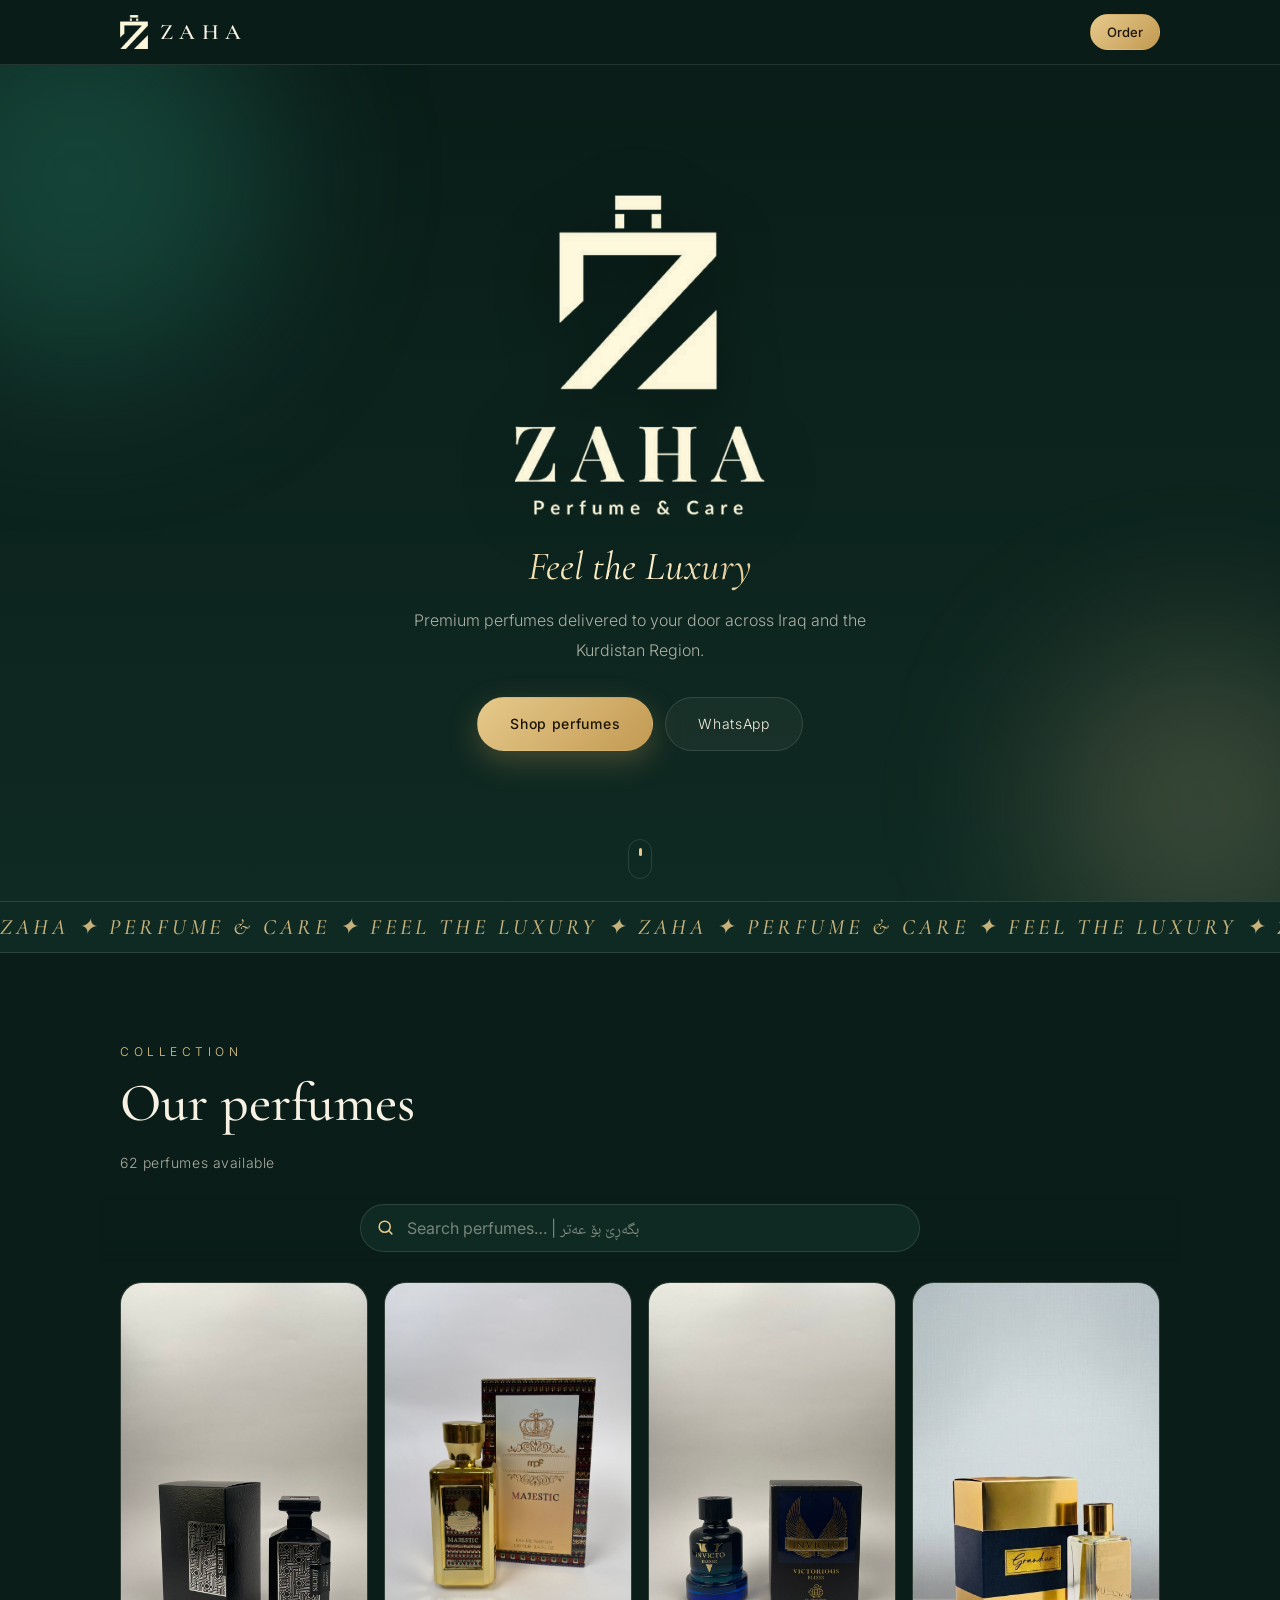
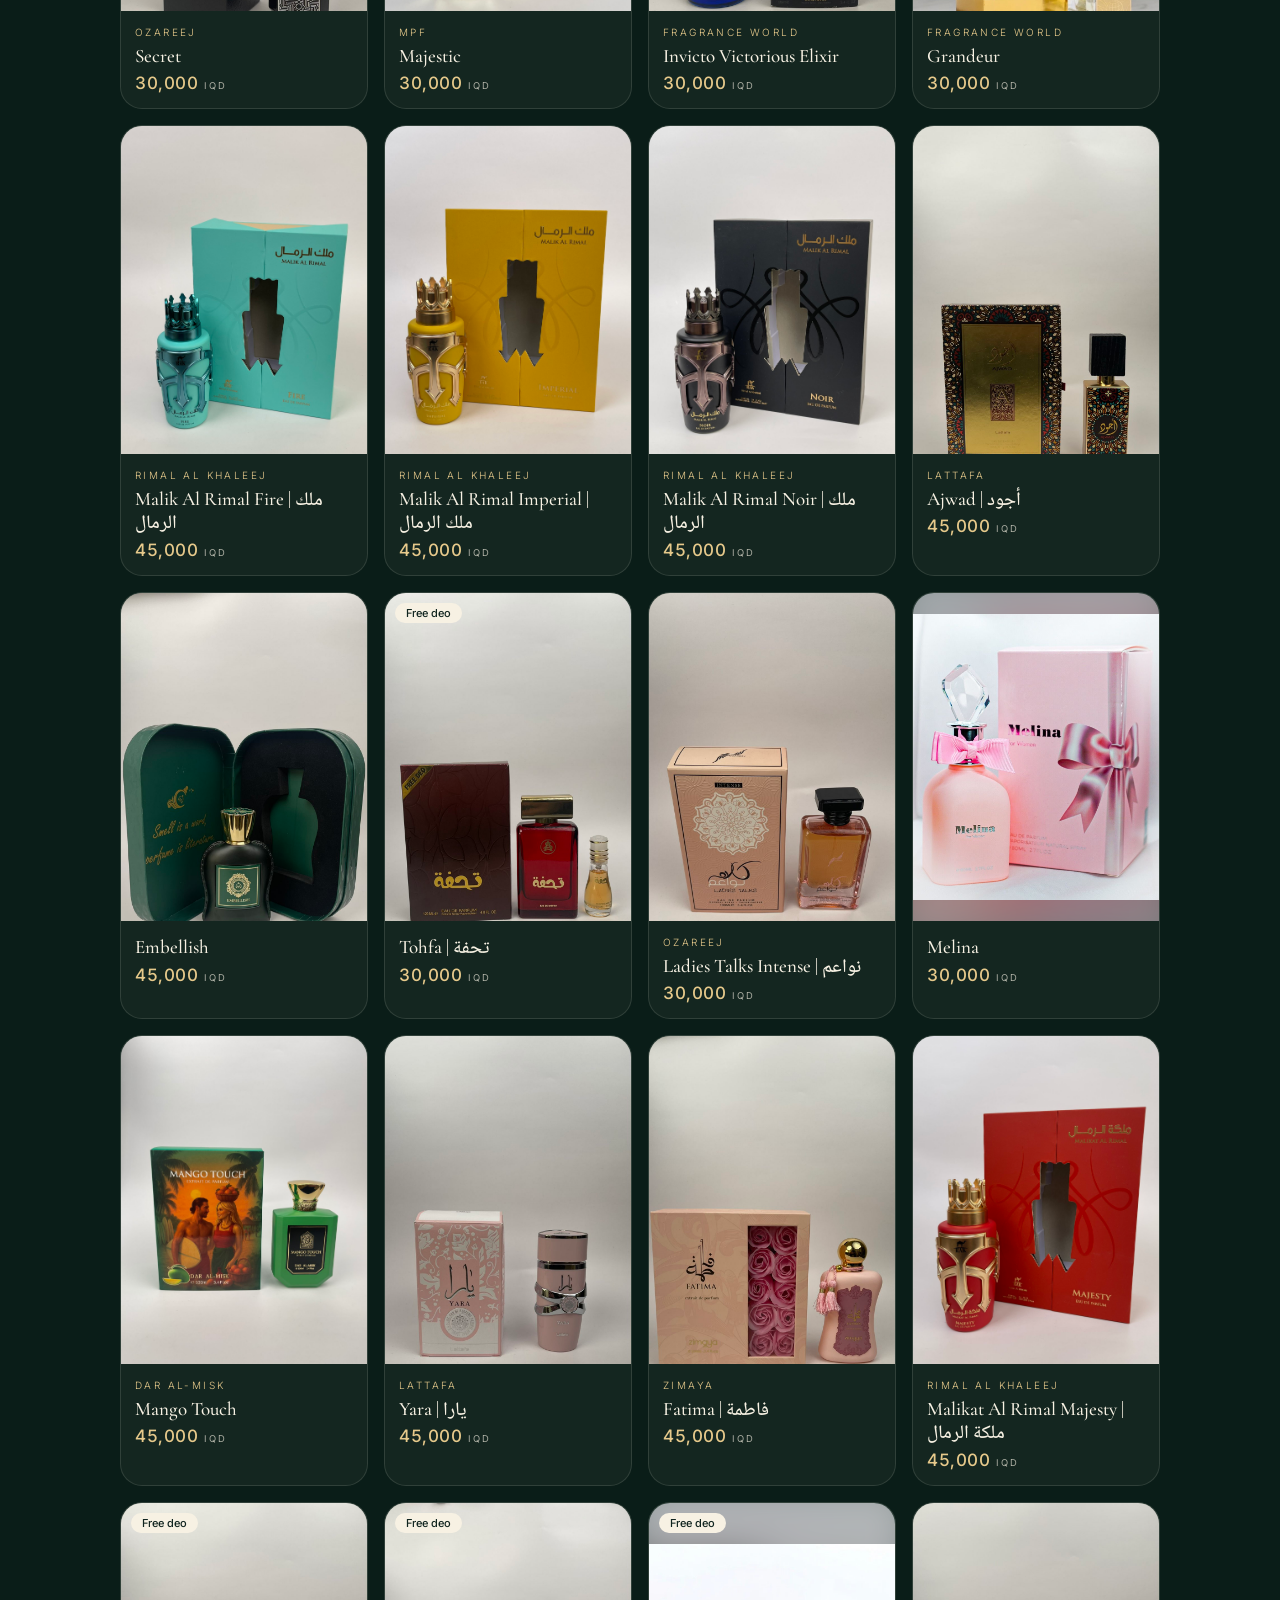
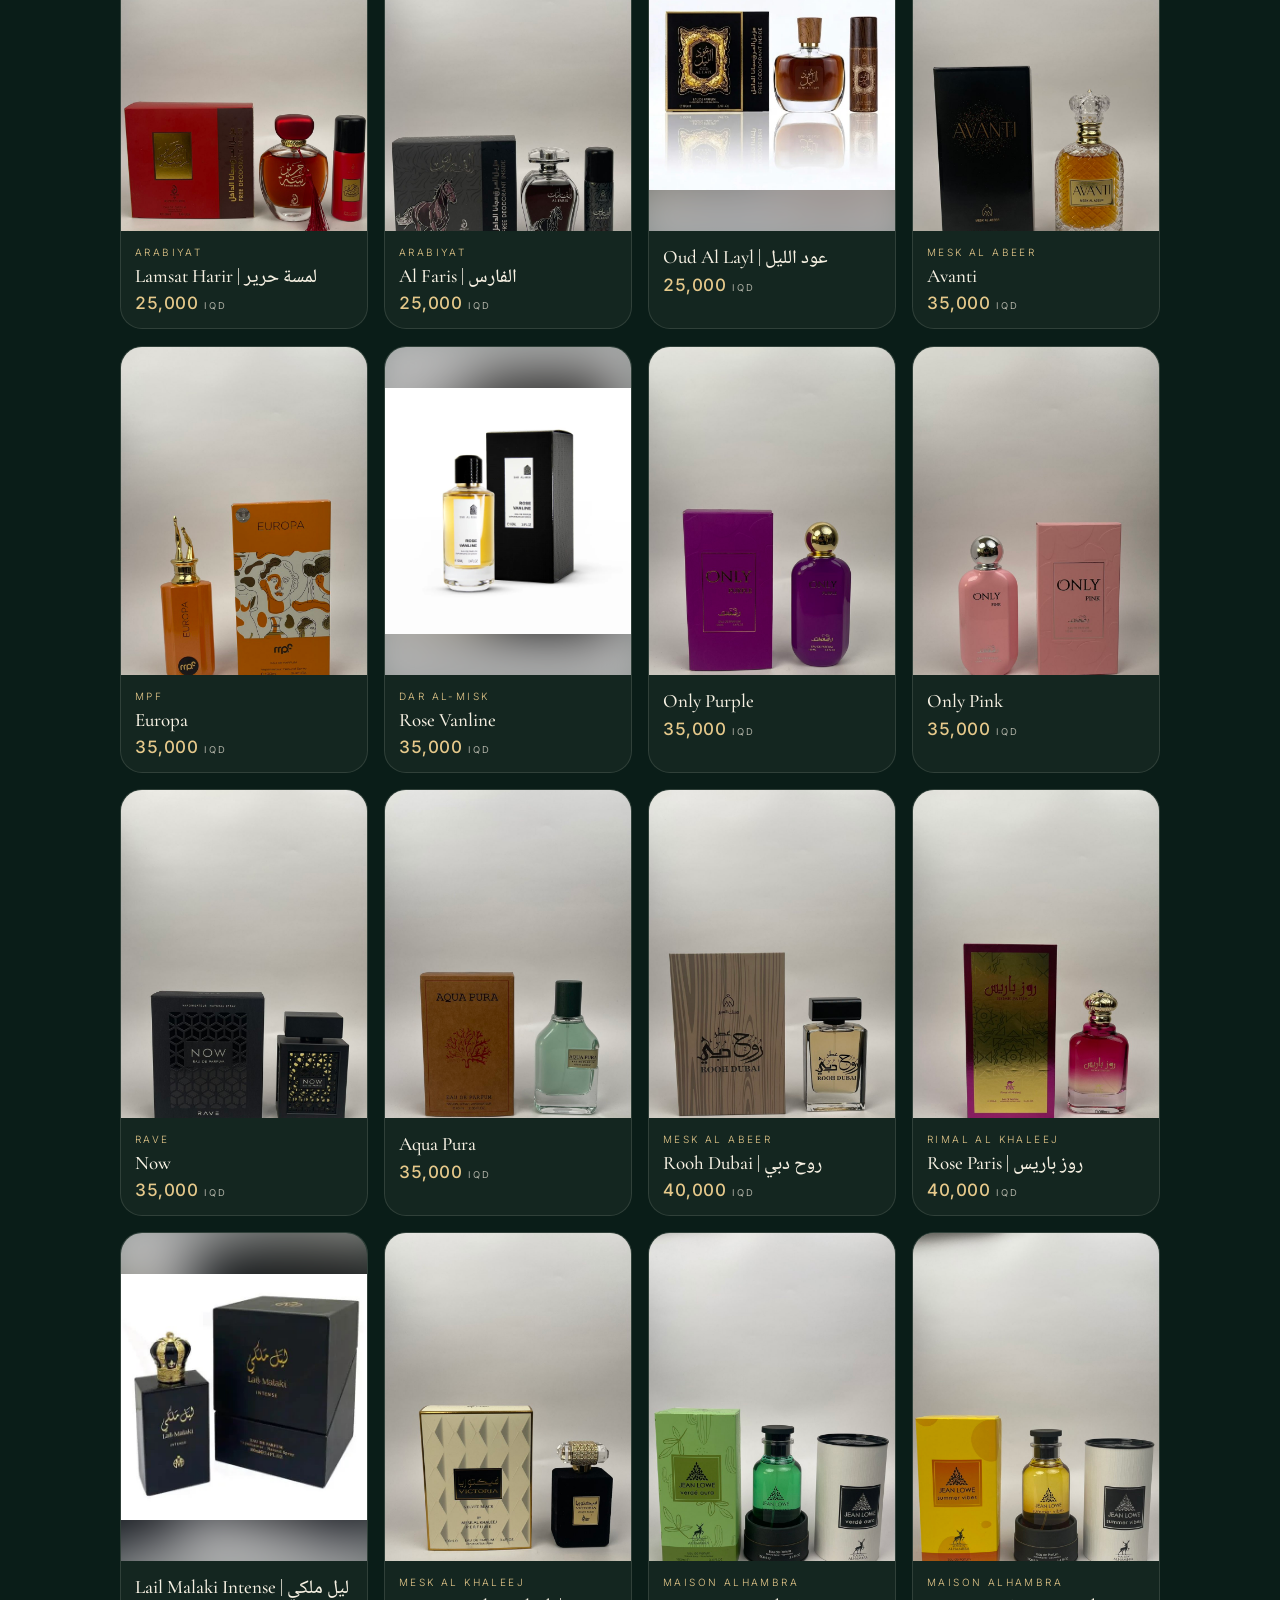
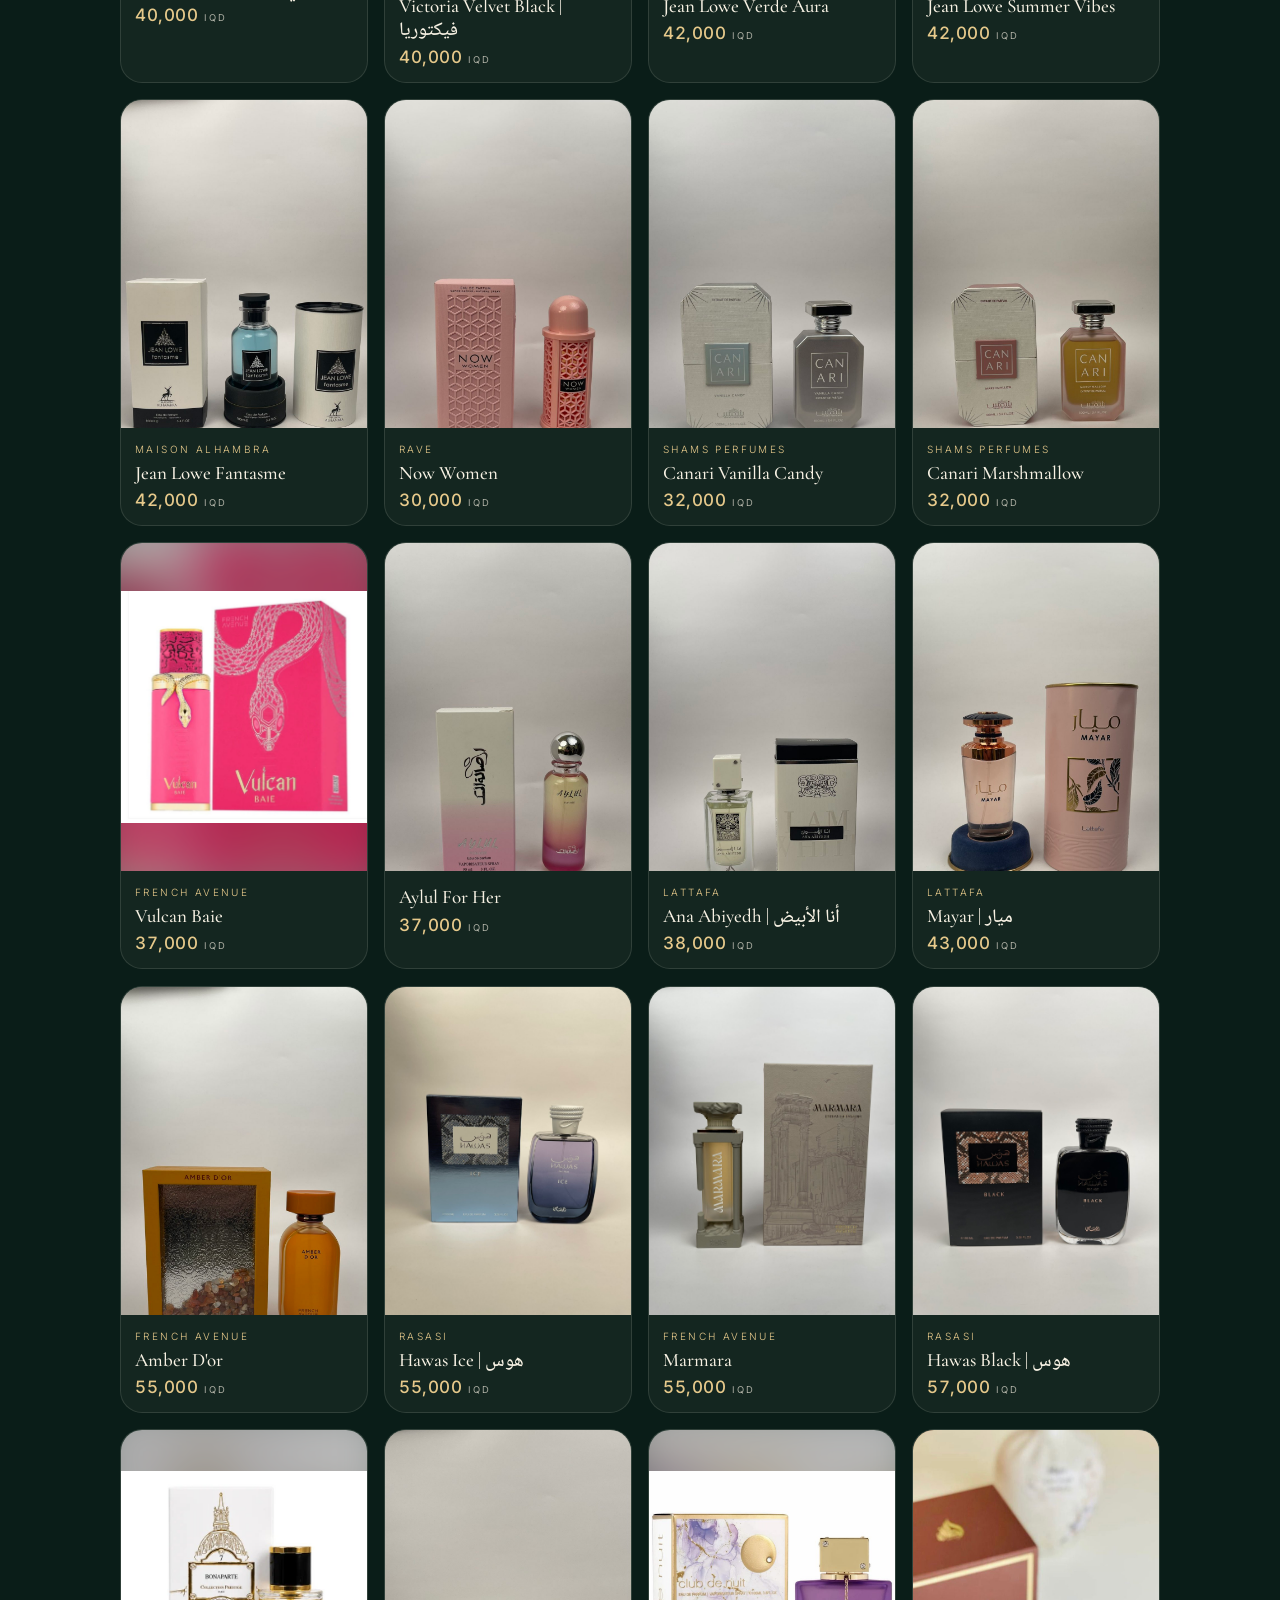
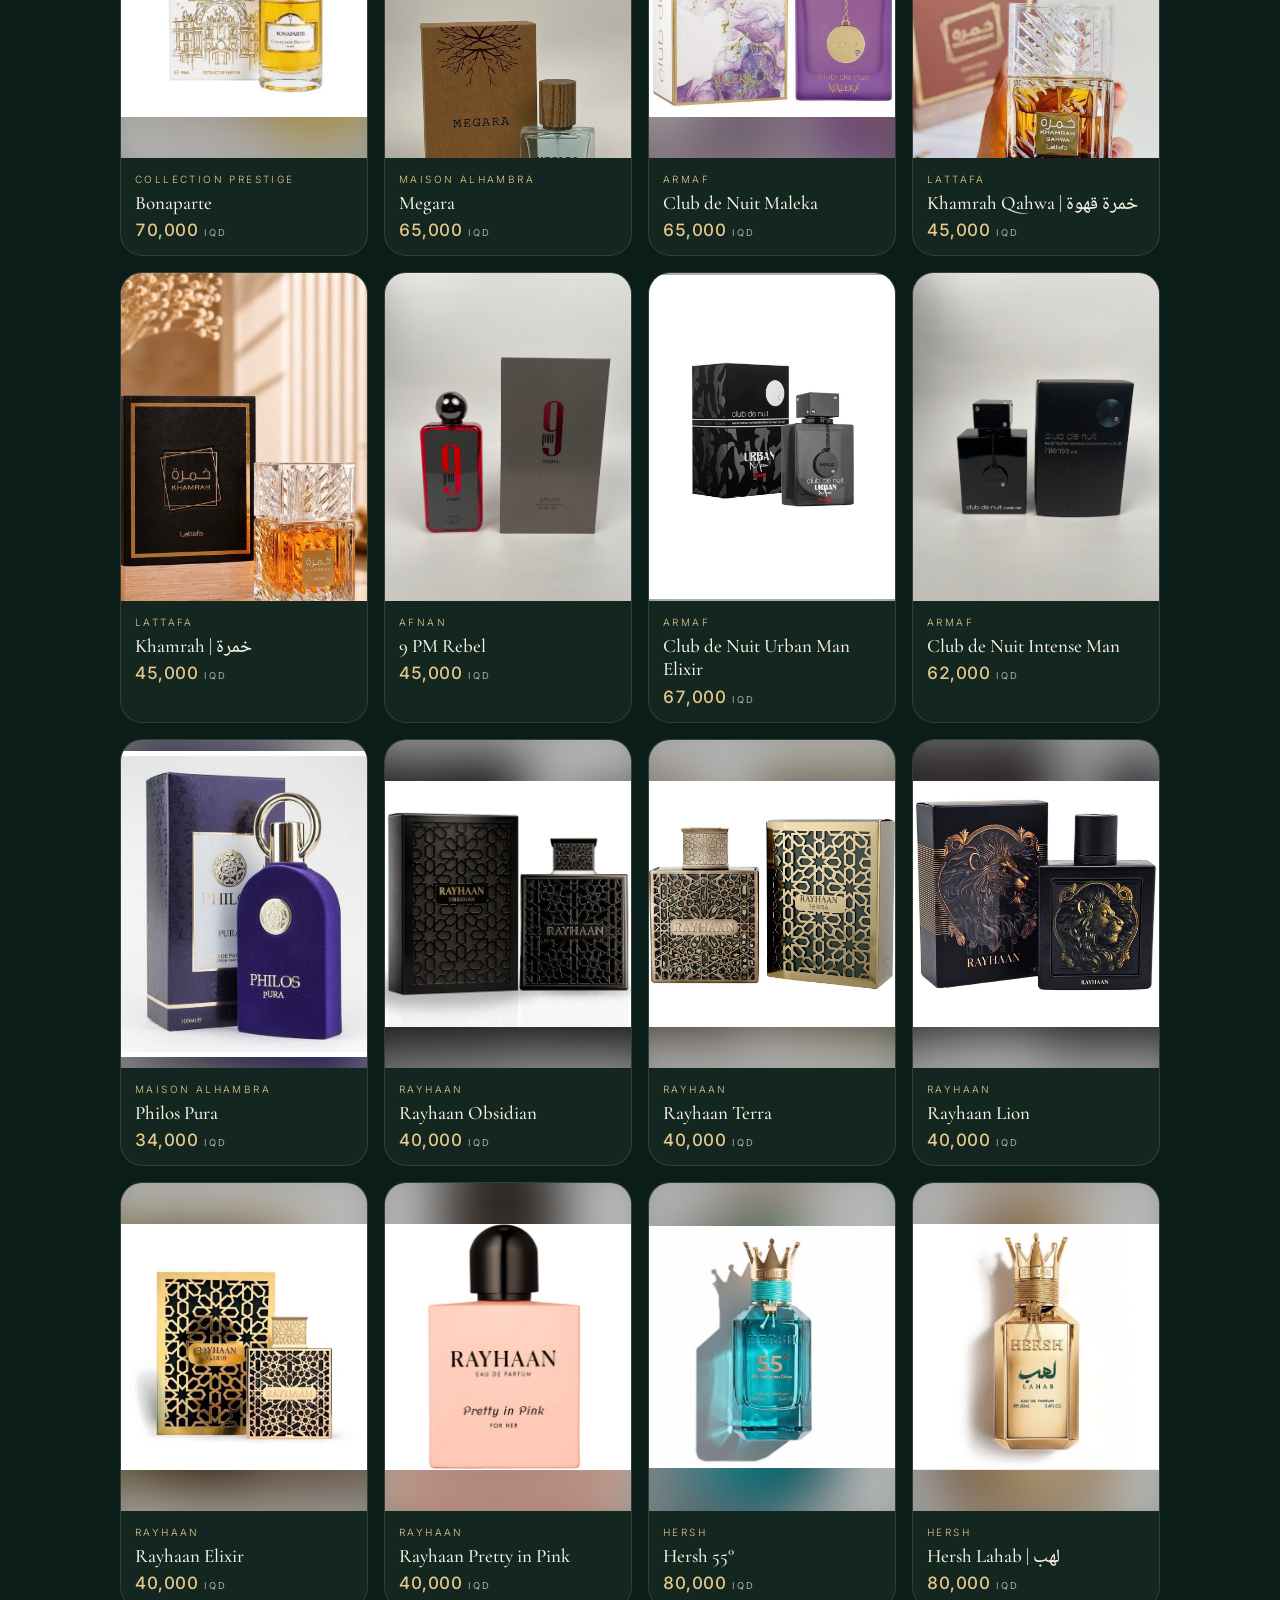
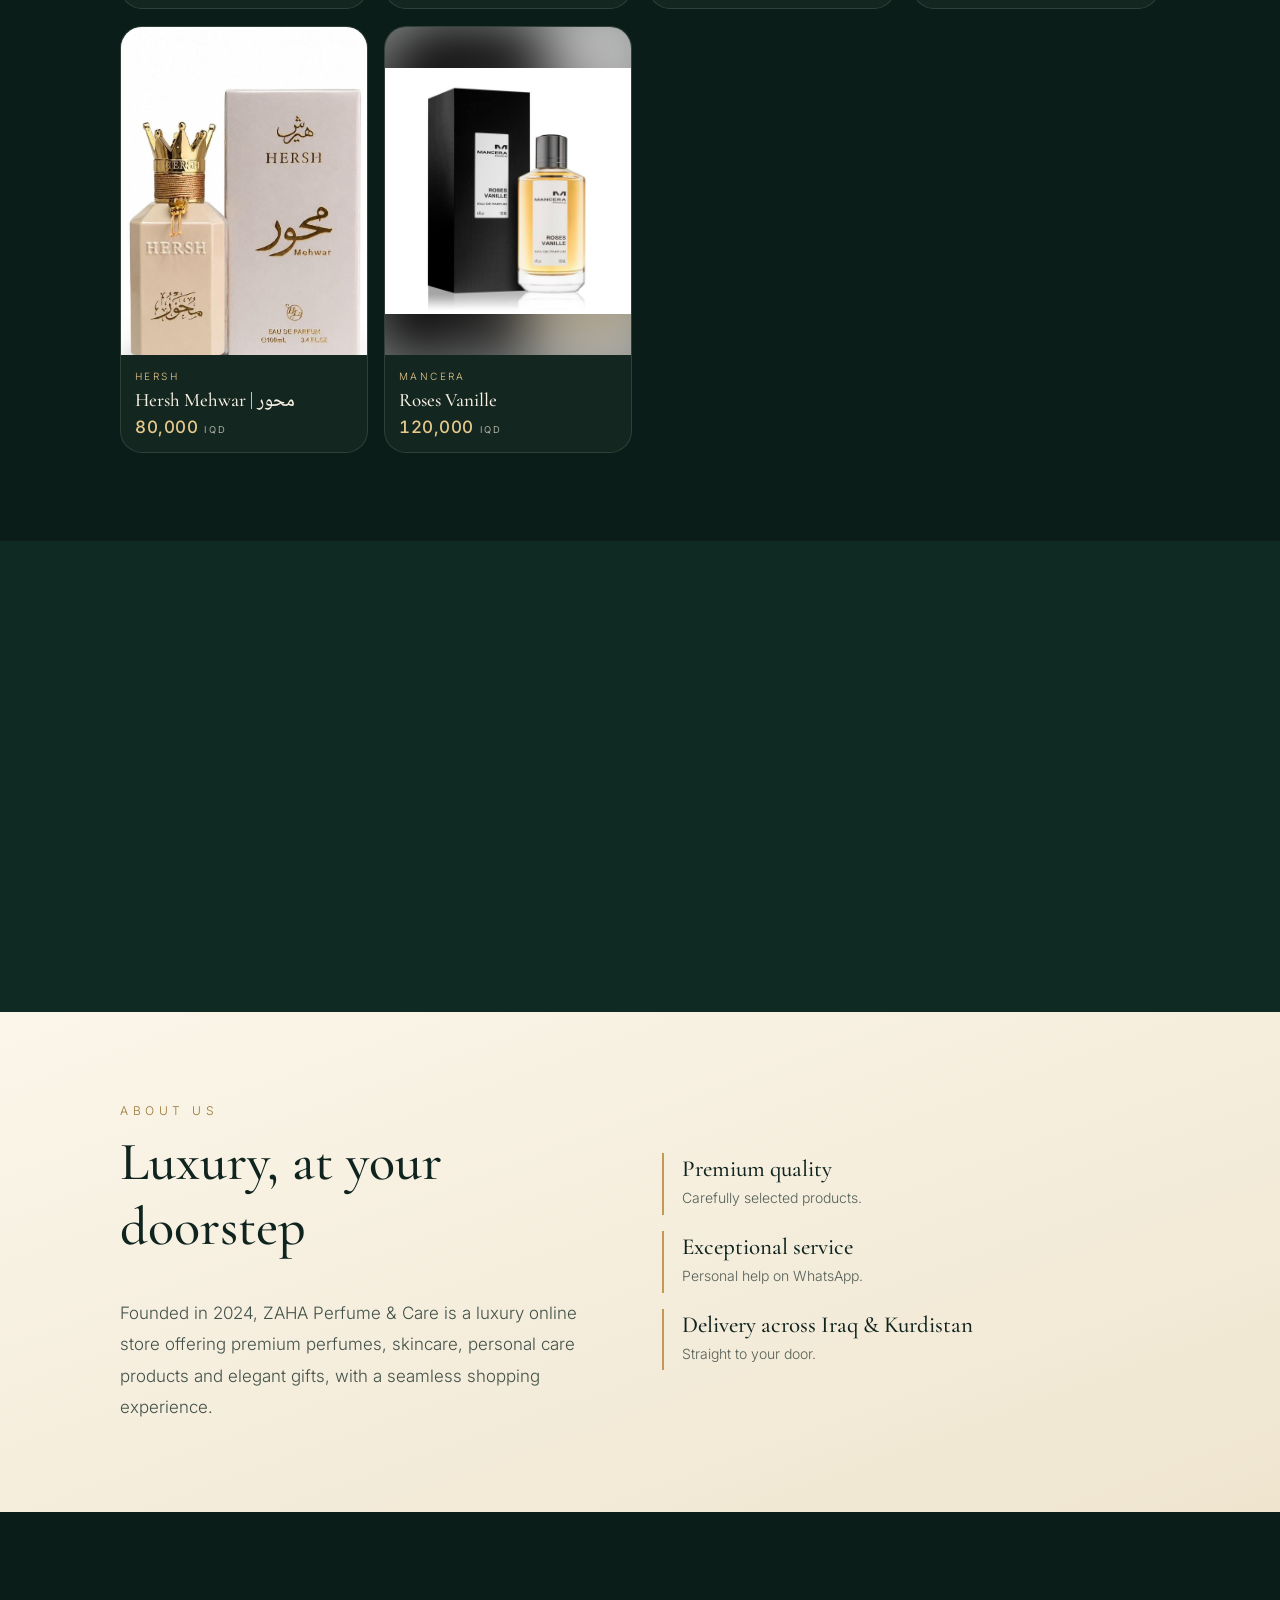
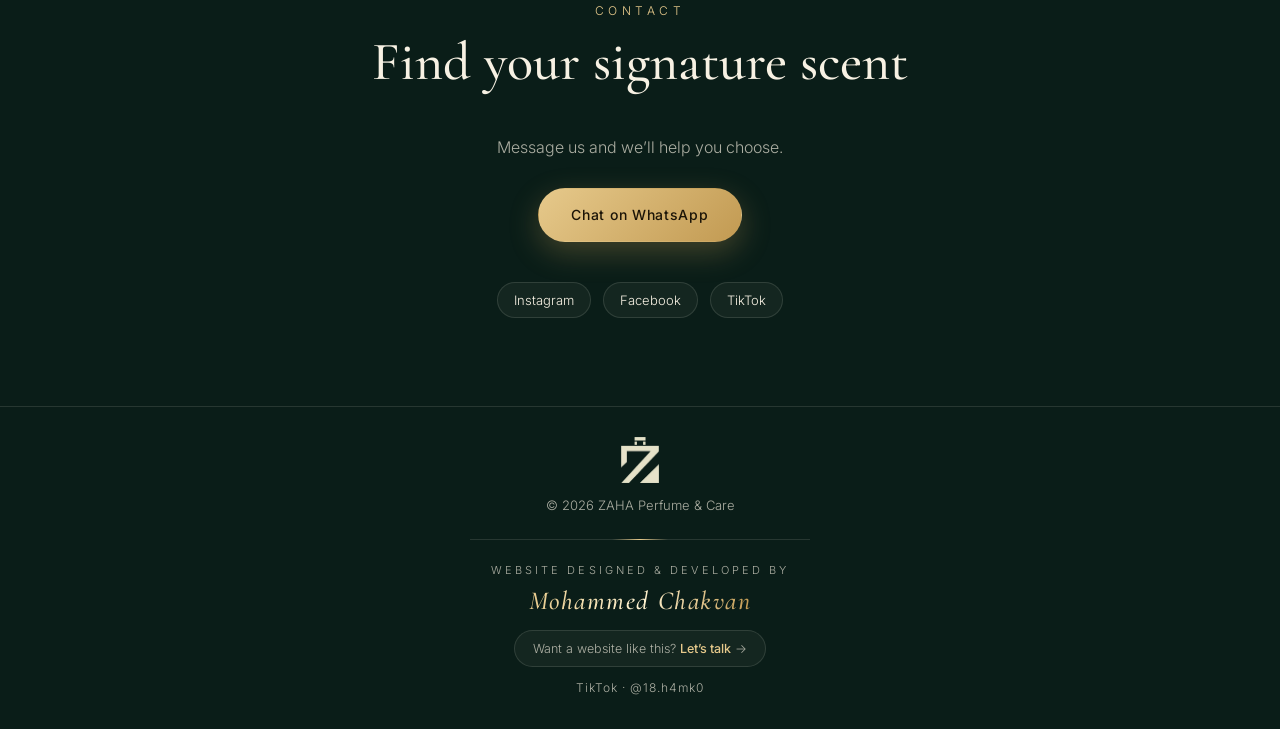
==== index.html @ 58cb27f7 "Add files via upload" ====
<!DOCTYPE html>
<html lang="en" dir="ltr">
<head>
<meta charset="utf-8">
<meta name="viewport" content="width=device-width, initial-scale=1, viewport-fit=cover">
<meta name="theme-color" content="#0b1f1a">
<link rel="icon" href="favicon.png">
<title>ZAHA | Perfume &amp; Care</title>
<meta name="description" content="ZAHA Perfume &amp; Care: premium perfumes delivered across Iraq and the Kurdistan Region.">
<link href="https://fonts.googleapis.com/css2?family=Cormorant+Garamond:ital,wght@0,400;0,500;0,600;1,400&amp;family=Inter:wght@300;400;500&amp;family=Noto+Naskh+Arabic:wght@400;600&amp;display=swap" rel="stylesheet">
<link rel="stylesheet" href="style.css">
</head>
<body>
<div class="splash" aria-hidden="true"><img src="logo-mark.png" alt=""></div>
<div class="prog" id="prog"></div>
<header><div class="wrap bar">
<a class="logo" href="#top"><img src="logo-mark.png" alt=""><span>ZAHA</span></a>
<div class="tools"><a class="pill solid" href="https://wa.me/9647509316163" target="_blank" rel="noopener">Order</a></div>
</div></header>
<main id="top">
<div class="hero"><i class="glow g1"></i><i class="glow g2"></i><div class="wrap">
<img class="hero-logo" src="logo.png" alt="ZAHA Perfume &amp; Care">
<div class="tag">Feel the Luxury</div>
<p class="sub">Premium perfumes delivered to your door across Iraq and the Kurdistan Region.</p>
<div class="btns"><a class="btn fill" href="#collections">Shop perfumes</a><a class="btn" href="https://wa.me/9647509316163" target="_blank" rel="noopener">WhatsApp</a></div>
</div><a class="cue" href="#collections" aria-label="Scroll"><i></i></a></div>

<div class="marq" aria-hidden="true"><div class="mt"><span>ZAHA ✦ PERFUME &amp; CARE ✦ FEEL THE LUXURY ✦ </span><span>ZAHA ✦ PERFUME &amp; CARE ✦ FEEL THE LUXURY ✦ </span><span>ZAHA ✦ PERFUME &amp; CARE ✦ FEEL THE LUXURY ✦ </span><span>ZAHA ✦ PERFUME &amp; CARE ✦ FEEL THE LUXURY ✦ </span></div></div>

<section id="collections"><div class="wrap">
<div class="eyebrow rv">Collection</div>
<h2 class="rv">Our perfumes</h2>
<p class="count-line" id="countLine" aria-live="polite"></p>
<div class="searchbar" id="searchbar"><div class="sb-in">
<svg viewBox="0 0 24 24" fill="none" stroke="currentColor" stroke-width="2" stroke-linecap="round" stroke-linejoin="round" aria-hidden="true"><circle cx="11" cy="11" r="7"/><path d="m20 20-3.5-3.5"/></svg>
<input id="q" type="search" placeholder="Search perfumes… | بگەڕێ بۆ عەتر" enterkeyhint="search" autocomplete="off" autocapitalize="off" spellcheck="false" aria-label="Search perfumes">
<button type="button" id="qClear" class="hide" aria-label="Clear">✕</button>
</div></div>
<div class="pgrid shop" id="shop"></div>
</div></section>

<section class="steps"><div class="wrap">
<div class="eyebrow rv">How to order</div>
<h2 class="rv">Three simple steps</h2>
<div class="grid3">
<div class="step rv"><b>1</b><h3>Pick</h3><p>Open a perfume and see every detail.</p></div>
<div class="step rv"><b>2</b><h3>Order</h3><p>One tap sends it to us on WhatsApp.</p></div>
<div class="step rv"><b>3</b><h3>Delivered</h3><p>Straight to your door in Iraq and Kurdistan.</p></div>
</div></div></section>

<section class="ivory" id="about"><div class="wrap about">
<div class="rv"><div class="eyebrow">About us</div>
<h2>Luxury, at your doorstep</h2>
<p>Founded in 2024, ZAHA Perfume & Care is a luxury online store offering premium perfumes, skincare, personal care products and elegant gifts, with a seamless shopping experience.</p></div>
<div class="feat rv">
<div><b>Premium quality</b><span>Carefully selected products.</span></div>
<div><b>Exceptional service</b><span>Personal help on WhatsApp.</span></div>
<div><b>Delivery across Iraq & Kurdistan</b><span>Straight to your door.</span></div>
</div></div></section>

<section id="contact"><div class="wrap cta">
<div class="eyebrow rv">Contact</div>
<h2 class="rv">Find your signature scent</h2>
<p class="rv">Message us and we’ll help you choose.</p>
<a class="btn fill rv" href="https://wa.me/9647509316163" target="_blank" rel="noopener">Chat on WhatsApp</a>
<div class="soc rv">
<a class="pill" href="https://www.instagram.com/zaha_perfume_care" target="_blank" rel="noopener">Instagram</a>
<a class="pill" href="https://www.facebook.com/share/1GRAE7VTtz/" target="_blank" rel="noopener">Facebook</a>
<a class="pill" href="https://www.tiktok.com/@zaha_perfume_care" target="_blank" rel="noopener">TikTok</a>
</div></div></section>
</main>
<footer><img src="logo-mark.png" alt="">© 2026 ZAHA Perfume &amp; Care
<div class="credit"><span class="credit-line">Website designed &amp; developed by</span>
<a class="credit-name" href="https://wa.me/9647508863907" target="_blank" rel="noopener">Mohammed Chakvan</a>
<a class="credit-cta" href="https://wa.me/9647508863907" target="_blank" rel="noopener">Want a website like this? <b>Let’s talk</b> →</a>
<a class="credit-tt" href="https://www.tiktok.com/@18.h4mk0?_r=1&amp;_t=ZS-9Aef3ol1jYz" target="_blank" rel="noopener">TikTok · @18.h4mk0</a></div></footer>

<div class="dt" id="dt" aria-hidden="true"><div class="dt-sheet" role="dialog" aria-modal="true"><button type="button" class="dt-x" id="dtX" aria-label="Close">✕</button><div id="dtBody"></div></div></div>

<script src="products.js"></script>
<script src="script.js"></script>
</body>
</html>
---- style.css ----
*{box-sizing:border-box;margin:0}
:root{--bg:#0a1d18;--bg2:#0f2a23;--bg3:#16392f;--ivory:#f7f1e3;--gold:#e6c98b;--gold2:#c29a52;--mute:rgba(247,241,227,.68);--line:rgba(247,241,227,.12);--glass:rgba(247,241,227,.045);--rose:#e9b7a4;
padding-top:env(safe-area-inset-top,0px);padding-bottom:env(safe-area-inset-bottom,0px)}
html{scroll-behavior:smooth;scroll-padding-top:70px;background:var(--bg)}
body{background:var(--bg);color:var(--ivory);font:300 16px/1.85 Inter,'Noto Naskh Arabic',system-ui,sans-serif;overflow-x:hidden}
[dir=rtl] body{font-family:'Noto Naskh Arabic',Inter,sans-serif}
a{color:inherit;text-decoration:none}
button{font:inherit;color:inherit}
.hide{display:none!important}
.wrap{max-width:1080px;margin:auto;padding:0 20px}
h1,h2,h3{font-family:'Cormorant Garamond','Noto Naskh Arabic',serif;font-weight:500}
header{position:sticky;top:0;z-index:20;background:rgba(10,29,24,.78);backdrop-filter:blur(16px);border-bottom:1px solid var(--line)}
.bar{display:flex;align-items:center;justify-content:space-between;height:64px}
.logo{display:flex;align-items:center;gap:12px}
.logo img{height:34px;width:auto}
.logo span{font:600 22px 'Cormorant Garamond',serif;letter-spacing:.3em}
.tools{display:flex;gap:10px;align-items:center}
.pill{border:1px solid var(--line);background:var(--glass);border-radius:30px;padding:5px 16px;font-size:13px;cursor:pointer;transition:.3s;display:inline-block}
.pill:hover{border-color:var(--gold);color:var(--gold)}
.pill.solid{background:linear-gradient(135deg,var(--gold),var(--gold2));border-color:transparent;color:#1b1407;font-weight:500}
.hero{position:relative;overflow:hidden;min-height:calc(100vh - 64px);display:grid;place-items:center;text-align:center;padding:50px 0 70px;background:linear-gradient(180deg,var(--bg),var(--bg2))}
.glow{position:absolute;border-radius:50%;filter:blur(80px);pointer-events:none}
.g1{width:380px;height:380px;background:rgba(36,120,98,.42);top:-80px;inset-inline-start:-110px;animation:dr 14s ease-in-out infinite}
.g2{width:320px;height:320px;background:rgba(230,201,139,.2);bottom:-60px;inset-inline-end:-80px;animation:dr 17s ease-in-out infinite reverse}
@keyframes dr{50%{transform:translate(30px,26px)}}
.hero .wrap{position:relative}
.hero-logo{width:min(250px,60vw);height:auto;display:block;margin:0 auto 22px;filter:drop-shadow(0 12px 30px rgba(0,0,0,.35))}

.tag{font:italic 400 clamp(26px,6vw,40px)/1.4 'Cormorant Garamond','Noto Naskh Arabic',serif;background:linear-gradient(90deg,var(--gold),#fff3d1,var(--gold2));-webkit-background-clip:text;background-clip:text;color:transparent;margin-bottom:12px}
[dir=rtl] .tag{font-style:normal}
.sub{max-width:480px;margin:0 auto 32px;color:var(--mute)}
.btns{display:flex;gap:12px;justify-content:center;flex-wrap:wrap}
.btn{display:inline-block;border:1px solid var(--line);background:var(--glass);padding:13px 32px;border-radius:40px;font-size:14px;letter-spacing:.05em;transition:.3s;cursor:pointer}
.btn:hover{border-color:var(--gold);color:var(--gold)}
.btn.fill{background:linear-gradient(135deg,var(--gold),var(--gold2));border-color:transparent;color:#1b1407;font-weight:500;box-shadow:0 10px 30px rgba(194,154,82,.3)}
.btn.fill:hover{transform:translateY(-2px);color:#1b1407}
section{padding:88px 0}
.eyebrow{font-size:12px;letter-spacing:.38em;text-transform:uppercase;color:var(--gold)}
[dir=rtl] .eyebrow{letter-spacing:0;font-size:14px}
h2{font-size:clamp(34px,7vw,54px);line-height:1.2;margin:8px 0 38px}
.cats{display:grid;grid-template-columns:repeat(2,1fr);gap:14px;max-width:780px;margin:auto}
.cat{position:relative;overflow:hidden;text-align:center;cursor:pointer;border:1px solid var(--line);border-radius:30px;padding:46px 16px 30px;transition:.4s;width:100%}
.cat.men{background:linear-gradient(165deg,#1b5546,#0d241f)}
.cat.women{background:linear-gradient(165deg,#5b4038,#1a2a25)}
.cat .orb{position:absolute;width:170px;height:170px;border-radius:50%;filter:blur(45px);top:-40px;inset-inline-end:-40px;background:rgba(230,201,139,.28);transition:.5s}
.cat.women .orb{background:rgba(233,183,164,.34)}
.cat:hover{--ty:-8px;border-color:var(--gold);box-shadow:0 22px 50px rgba(0,0,0,.4)}
.cat:hover .orb{transform:scale(1.3)}
.cat svg{position:relative;width:54px;height:74px;color:var(--gold);margin-bottom:14px}
.cat.women svg{color:var(--rose)}
.cat h3{position:relative;font-size:34px;line-height:1.2}
.cat p{position:relative;color:var(--mute);font-size:13.5px;margin:6px 0 8px}
.cat .count{position:relative;display:block;font-size:12px;color:var(--gold);margin-bottom:16px;letter-spacing:.08em}
.cat .go{position:relative;display:inline-block;background:var(--ivory);color:#10241f;border-radius:30px;padding:5px 22px;font-size:13px;font-weight:500}
.fstrip{display:flex;gap:14px;overflow-x:auto;padding:4px 20px 18px;scroll-snap-type:x mandatory;-webkit-overflow-scrolling:touch}
.fstrip .pc{flex:0 0 min(210px,58vw);scroll-snap-align:start}
.feat-sec h2{margin-bottom:22px}
.steps{background:var(--bg2)}
.grid3{display:grid;grid-template-columns:repeat(auto-fit,minmax(230px,1fr));gap:20px}
.step{text-align:center;padding:10px}
.step b{display:grid;place-items:center;width:56px;height:56px;margin:0 auto 14px;border-radius:50%;background:linear-gradient(135deg,var(--gold),var(--gold2));font:600 24px 'Cormorant Garamond',serif;color:#1b1407}
.step h3{font-size:25px}.step p{color:var(--mute);font-size:14px}
.ivory{background:linear-gradient(160deg,#fbf6ea,#efe5cf);color:#10241f}
.ivory .eyebrow{color:#9a7633}
.about{display:grid;gap:44px;align-items:center;grid-template-columns:repeat(auto-fit,minmax(260px,1fr))}
.about p{font-size:17px;color:rgba(16,36,31,.78)}
.feat{display:grid;gap:16px}
.feat div{border-inline-start:2px solid var(--gold2);padding:2px 18px}
.feat b{display:block;font:500 23px 'Cormorant Garamond','Noto Naskh Arabic',serif}
.feat span{font-size:14px;color:rgba(16,36,31,.7)}
.cta{text-align:center}
.cta p{color:var(--mute);margin-bottom:26px}
.soc{display:flex;gap:12px;justify-content:center;flex-wrap:wrap;margin-top:30px}
footer{border-top:1px solid var(--line);padding:30px 0;text-align:center;color:var(--mute);font-size:13px}
footer img{height:46px;display:block;margin:0 auto 10px;opacity:.9}
.rv{opacity:0;transform:translateY(34px);filter:blur(8px);transition:opacity 1s,transform 1s cubic-bezier(.2,.8,.2,1),filter 1s}.rv.in{opacity:1;transform:none;filter:none}
/* products */
.ov{position:fixed;inset:0;z-index:50;background:var(--bg);overflow-y:auto;display:none;padding-bottom:50px}
.ov.on{display:block;animation:ovin .35s}
@keyframes ovin{from{opacity:0;transform:translateY(14px)}}
.ov-bar{position:sticky;top:0;z-index:2;display:flex;align-items:center;justify-content:space-between;gap:10px;padding:calc(12px + env(safe-area-inset-top,0px)) 18px 12px;background:rgba(10,29,24,.9);backdrop-filter:blur(14px);border-bottom:1px solid var(--line)}
.ov-bar h3{font-size:27px;text-align:center;flex:1}
.ov-sp{width:84px}
.pgrid{display:grid;grid-template-columns:repeat(2,1fr);gap:12px;padding-top:22px}
.pc{position:relative;display:flex;flex-direction:column;text-align:start;cursor:pointer;background:var(--glass);border:1px solid var(--line);border-radius:22px;overflow:hidden;transition:.35s;padding:0}
.pc:hover{--ty:-6px;border-color:var(--gold);box-shadow:0 16px 36px rgba(0,0,0,.35)}
.pimg{position:relative;aspect-ratio:4/5;background:radial-gradient(circle at 50% 36%,var(--bg3),var(--bg2));display:grid;place-items:center;overflow:hidden}
.pimg img{width:100%;height:100%;object-fit:cover;display:block;transition:.6s}
.pc:hover .pimg img{transform:scale(1.06)}
.pimg svg.ph{width:64px;height:88px;color:var(--gold);opacity:.65}
.ptag{position:absolute;top:10px;inset-inline-start:10px;background:var(--ivory);color:#10241f;font-size:11px;font-weight:500;padding:0 11px;border-radius:30px;z-index:1}
.pinfo{padding:12px 14px 15px}
.pbrand{font-size:10px;letter-spacing:.24em;text-transform:uppercase;color:var(--gold)}
.pname{font:500 19px/1.25 'Cormorant Garamond','Noto Naskh Arabic',serif;margin:2px 0 6px}
.pprice{font:600 17px 'Cormorant Garamond','Noto Naskh Arabic',serif;color:var(--gold)}
.pc.sold .pimg img,.pc.sold .pimg svg.ph{filter:grayscale(1);opacity:.35}
.pc.sold .pname,.pc.sold .pprice{opacity:.5}
.lock{position:absolute;inset:0;z-index:2;display:flex;flex-direction:column;align-items:center;justify-content:center;gap:8px;background:rgba(6,16,13,.5)}
.lock svg{width:34px;height:34px;color:var(--gold)}
.lock b{font-weight:500;font-size:13px;background:rgba(0,0,0,.55);border:1px solid rgba(230,201,139,.5);color:#f3e2b8;border-radius:30px;padding:2px 14px}
.empty{grid-column:1/-1;text-align:center;color:var(--mute);padding:60px 0}
/* detail */
.dt{position:fixed;inset:0;z-index:70;background:rgba(4,12,10,.78);backdrop-filter:blur(8px);display:none;align-items:flex-end;justify-content:center}
.dt.on{display:flex;animation:ovin .3s}
.dt-sheet{position:relative;background:var(--bg2);border:1px solid var(--line);border-radius:28px 28px 0 0;width:100%;max-width:560px;max-height:94vh;overflow-y:auto;padding-bottom:calc(20px + env(safe-area-inset-bottom,0px))}
.dt-x{position:absolute;top:14px;inset-inline-end:14px;z-index:5;width:40px;height:40px;border-radius:50%;border:1px solid var(--line);background:rgba(10,29,24,.7);backdrop-filter:blur(8px);font-size:16px;cursor:pointer}
.dt-img{position:relative;aspect-ratio:1/1;background:radial-gradient(circle at 50% 38%,var(--bg3),var(--bg));display:grid;place-items:center;overflow:hidden}
.dt-img img{width:100%;height:100%;object-fit:cover}
.dt-img svg.ph{width:110px;height:150px;color:var(--gold);opacity:.6}
.thumbs{display:flex;gap:8px;padding:12px 18px 0;overflow-x:auto}
.thumbs button{flex:none;width:58px;height:58px;border-radius:12px;overflow:hidden;border:1px solid var(--line);padding:0;background:none;cursor:pointer;opacity:.6}
.thumbs button.on{opacity:1;border-color:var(--gold)}
.thumbs img{width:100%;height:100%;object-fit:cover}
.dt-in{padding:20px 22px 4px}
.dt-in .pbrand{font-size:12px}
.dt-in h3{font-size:34px;line-height:1.15;margin:4px 0 10px}
.meta{display:flex;gap:8px;flex-wrap:wrap;margin-bottom:14px}
.meta span{border:1px solid var(--line);background:var(--glass);border-radius:30px;padding:1px 14px;font-size:13px;color:var(--mute)}
.meta .ok{color:#9fe0b0;border-color:rgba(159,224,176,.4)}.meta .no{color:#f1a0a0;border-color:rgba(241,160,160,.4)}
.dt-price{font:600 32px 'Cormorant Garamond','Noto Naskh Arabic',serif;color:var(--gold);margin-bottom:10px}
.dt-desc{color:var(--mute);font-size:15px;line-height:1.95;margin-bottom:16px;white-space:pre-line}
.dt-h{font-size:12px;letter-spacing:.3em;text-transform:uppercase;color:var(--gold);margin-bottom:8px}
[dir=rtl] .dt-h{letter-spacing:0;font-size:14px}
.notes{display:flex;gap:8px;flex-wrap:wrap;margin-bottom:22px}
.notes span{background:rgba(230,201,139,.12);border:1px solid rgba(230,201,139,.3);border-radius:30px;padding:1px 14px;font-size:13px}
.order{display:flex;align-items:center;justify-content:center;gap:10px;margin:6px 22px 0;border-radius:40px;padding:15px;font-weight:500;font-size:16px;background:linear-gradient(135deg,#34d27a,#1fae5f);color:#04200f;box-shadow:0 10px 30px rgba(31,174,95,.28)}
.order svg{width:22px;height:22px}
.order.off{background:var(--glass);border:1px solid var(--line);color:var(--mute);box-shadow:none;pointer-events:none}
@media(min-width:760px){.pgrid{grid-template-columns:repeat(auto-fill,minmax(220px,1fr));gap:16px}.dt{align-items:center}.dt-sheet{border-radius:28px}}
@media(max-width:560px){.cat{padding:34px 10px 24px;border-radius:24px}.cat h3{font-size:28px}.cat p{font-size:12.5px;line-height:1.6}}

/* ===== motion & polish ===== */
.splash{position:fixed;inset:0;z-index:300;background:radial-gradient(circle at 50% 45%,#16392f,#0a1d18 70%);display:grid;place-items:center;animation:splashOut .8s ease 1s forwards}
.splash img{width:92px;animation:spIn 1s cubic-bezier(.2,.8,.2,1) both,spPulse 1.4s ease-in-out .8s infinite}
@keyframes spIn{from{opacity:0;transform:scale(.7) translateY(16px);filter:blur(10px)}}
@keyframes spPulse{50%{opacity:.7}}
@keyframes splashOut{to{opacity:0;visibility:hidden}}
.prog{position:fixed;top:0;left:0;right:0;height:3px;z-index:80;background:linear-gradient(90deg,var(--gold2),var(--gold),#fff3d1);transform-origin:left;transform:scaleX(0)}
[dir=rtl] .prog{transform-origin:right}
header{transition:background .4s,box-shadow .4s}
header .bar{transition:height .35s}
header.sc{background:rgba(10,29,24,.94);box-shadow:0 8px 30px rgba(0,0,0,.35)}
header.sc .bar{height:54px}
.hero .wrap>*{animation:rise 1.1s cubic-bezier(.2,.8,.2,1) backwards}
.hero .hero-logo{animation:rise 1.2s cubic-bezier(.2,.8,.2,1) 1s backwards,fl 7s ease-in-out 2.2s infinite}
.hero .tag{animation-delay:1.35s}.hero .sub{animation-delay:1.55s}.hero .btns{animation-delay:1.75s}
@keyframes rise{from{opacity:0;transform:translateY(34px) scale(.96);filter:blur(10px)}}
@keyframes fl{50%{translate:0 -10px}}
.glow{translate:0 calc(var(--sy,0)*.22px)}
.dust{position:absolute;inset:0;overflow:hidden;pointer-events:none}
.dust i{position:absolute;bottom:-12px;border-radius:50%;background:radial-gradient(circle,#fff3d1,var(--gold) 55%,transparent 70%);opacity:0;animation:dust linear infinite}
@keyframes dust{0%{transform:translate(0,0);opacity:0}12%{opacity:.85}100%{transform:translate(var(--dx),-105vh);opacity:0}}
.cue{position:absolute;bottom:22px;left:50%;translate:-50% 0;width:24px;height:40px;border:1.5px solid var(--line);border-radius:14px;z-index:2}
.cue i{position:absolute;top:8px;left:50%;width:3px;height:8px;margin-left:-1.5px;border-radius:3px;background:var(--gold);animation:cue 1.8s ease-in-out infinite}
@keyframes cue{0%{opacity:0;transform:translateY(0)}30%{opacity:1}100%{opacity:0;transform:translateY(14px)}}
.marq{overflow:hidden;border-block:1px solid var(--line);background:var(--bg2);padding:12px 0;direction:ltr}
.mt{display:flex;width:max-content;animation:mq 32s linear infinite}
.mt span{font:italic 500 22px 'Cormorant Garamond',serif;letter-spacing:.18em;color:var(--gold);white-space:pre;opacity:.85}
@keyframes mq{to{transform:translateX(-50%)}}
.btn.fill{position:relative;overflow:hidden}
.btn.fill::after{content:"";position:absolute;inset:0;background:linear-gradient(105deg,transparent 35%,rgba(255,255,255,.55) 50%,transparent 65%);transform:translateX(-130%);animation:sweep 4.5s ease-in-out 2.5s infinite}
@keyframes sweep{35%,100%{transform:translateX(130%)}}
.pc,.cat{transform:perspective(800px) translateY(var(--ty,0px)) rotateX(var(--rx,0deg)) rotateY(var(--ry,0deg));transition:transform .25s ease-out,border-color .3s,box-shadow .3s;will-change:transform}
.pc::after{content:"";position:absolute;inset:0;z-index:3;pointer-events:none;opacity:0;transition:opacity .3s;background:radial-gradient(260px circle at var(--mx,50%) var(--my,50%),rgba(255,243,209,.16),transparent 60%)}
.pc:hover::after{opacity:1}
.cat::after{content:"";position:absolute;inset:0;pointer-events:none;background:linear-gradient(115deg,transparent 30%,rgba(255,255,255,.14) 50%,transparent 70%);transform:translateX(-130%);transition:transform .9s}
.cat:hover::after{transform:translateX(130%)}
.cat svg{animation:bob 5s ease-in-out infinite}
@keyframes bob{50%{translate:0 -7px}}
.cat.women svg{animation-delay:-2.5s}
.ov.on .pc{animation:cardIn .7s cubic-bezier(.2,.8,.2,1) backwards;animation-delay:calc(var(--i,0)*80ms + 150ms)}
@keyframes cardIn{from{opacity:0;transform:translateY(40px) scale(.94)}}
.dt.on .dt-sheet{animation:sheet .55s cubic-bezier(.2,.9,.3,1.15)}
@keyframes sheet{from{opacity:0;transform:translateY(70px) scale(.96)}}
.dt.on .dt-img img{animation:kb 1.6s cubic-bezier(.2,.8,.2,1)}
@keyframes kb{from{transform:scale(1.18);opacity:.4}}
.dt.on .dt-in>*{animation:rise .8s cubic-bezier(.2,.8,.2,1) backwards}
.dt.on .dt-in>*:nth-child(1){animation-delay:.15s}.dt.on .dt-in>*:nth-child(2){animation-delay:.22s}.dt.on .dt-in>*:nth-child(3){animation-delay:.29s}.dt.on .dt-in>*:nth-child(4){animation-delay:.36s}.dt.on .dt-in>*:nth-child(5){animation-delay:.43s}.dt.on .dt-in>*:nth-child(n+6){animation-delay:.5s}
.order{position:relative;animation:pulse 2.4s ease-out infinite}
@keyframes pulse{0%{box-shadow:0 10px 30px rgba(31,174,95,.28),0 0 0 0 rgba(52,210,122,.45)}70%,100%{box-shadow:0 10px 30px rgba(31,174,95,.28),0 0 0 16px rgba(52,210,122,0)}}
.order.off{animation:none}
.lock svg{animation:bob 3s ease-in-out infinite}
.step b{transition:.4s}.step:hover b{transform:rotate(360deg) scale(1.1)}
@media(prefers-reduced-motion:reduce){*,*::before,*::after{animation:none!important;transition:none!important}.rv{opacity:1;transform:none;filter:none}.splash{display:none}}

/* ===== full photo display (no cropping) ===== */
.pimg{aspect-ratio:3/4}
.pimg::before,.dt-img::before{content:"";position:absolute;inset:-24px;background:var(--bgimg,none) center/cover no-repeat;filter:blur(26px) brightness(.72) saturate(1.1);transform:scale(1.1)}
.pimg img,.dt-img img{position:relative;object-fit:contain!important}
.dt-img{aspect-ratio:4/5}

/* ===== price style ===== */
.pprice,.dt-price{font-family:Inter,system-ui,sans-serif;font-weight:500;font-variant-numeric:lining-nums tabular-nums;letter-spacing:.03em;color:var(--gold);display:flex;align-items:baseline;gap:6px}
.pprice{font-size:17px}
.dt-price{font-size:30px;font-weight:500}
.pprice small,.dt-price small{font-size:.55em;font-weight:400;letter-spacing:.2em;color:var(--mute)}

/* ===== single collection on page ===== */
.pgrid.shop{padding-top:6px}
.pgrid.shop .pc{animation:cardIn .7s cubic-bezier(.2,.8,.2,1) backwards;animation-delay:calc(var(--i,0)*70ms)}
.pgrid.shop.nofx .pc{animation:none}

/* ===== count + search ===== */
.count-line{margin:-24px 0 18px;color:var(--mute);font-size:14px;letter-spacing:.04em}
.searchbar{position:sticky;top:54px;z-index:15;margin:0 -20px 14px;padding:10px 20px;background:linear-gradient(180deg,rgba(10,29,24,.96) 70%,rgba(10,29,24,0))}
.sb-in{position:relative;display:flex;align-items:center;max-width:560px;margin:auto}
.sb-in svg{position:absolute;inset-inline-start:16px;width:19px;height:19px;color:var(--gold);pointer-events:none}
.sb-in input{width:100%;height:48px;border-radius:30px;border:1px solid var(--line);background:var(--bg2);color:var(--ivory);font:400 16px Inter,'Noto Naskh Arabic',system-ui,sans-serif;padding:0 46px;outline:none;transition:border-color .25s,box-shadow .25s;-webkit-appearance:none;appearance:none}
.sb-in input::placeholder{color:rgba(247,241,227,.45)}
.sb-in input:focus{border-color:var(--gold);box-shadow:0 0 0 3px rgba(230,201,139,.15)}
.sb-in input::-webkit-search-cancel-button{display:none}
.sb-in button{position:absolute;inset-inline-end:8px;width:34px;height:34px;border-radius:50%;border:0;background:rgba(247,241,227,.1);cursor:pointer;font-size:14px}
html{overflow-anchor:none}

/* ===== developer credit ===== */
.credit{margin:22px auto 0;padding-top:20px;max-width:340px;border-top:1px solid var(--line);display:flex;flex-direction:column;align-items:center;gap:4px;position:relative}
.credit::before{content:"";position:absolute;top:-1px;left:50%;width:56px;height:1px;transform:translateX(-50%);background:linear-gradient(90deg,transparent,var(--gold),transparent)}
.credit-line{font-size:11px;letter-spacing:.28em;text-transform:uppercase;color:var(--mute)}
.credit-name{font:italic 500 26px/1.3 'Cormorant Garamond',serif;letter-spacing:.06em;background:linear-gradient(90deg,var(--gold),#fff3d1,var(--gold2));-webkit-background-clip:text;background-clip:text;color:transparent;transition:.3s}
.credit-name:hover{filter:brightness(1.2);transform:translateY(-1px)}
.credit-cta{margin-top:8px;display:inline-block;border:1px solid var(--line);background:var(--glass);border-radius:30px;padding:6px 18px;font-size:12.5px;transition:.3s}
.credit-cta b{color:var(--gold);font-weight:500}
.credit-cta:hover{border-color:var(--gold);transform:translateY(-2px)}
.credit-tt{margin-top:6px;font-size:12px;letter-spacing:.08em;color:var(--mute);transition:.3s}
.credit-tt:hover{color:var(--gold)}
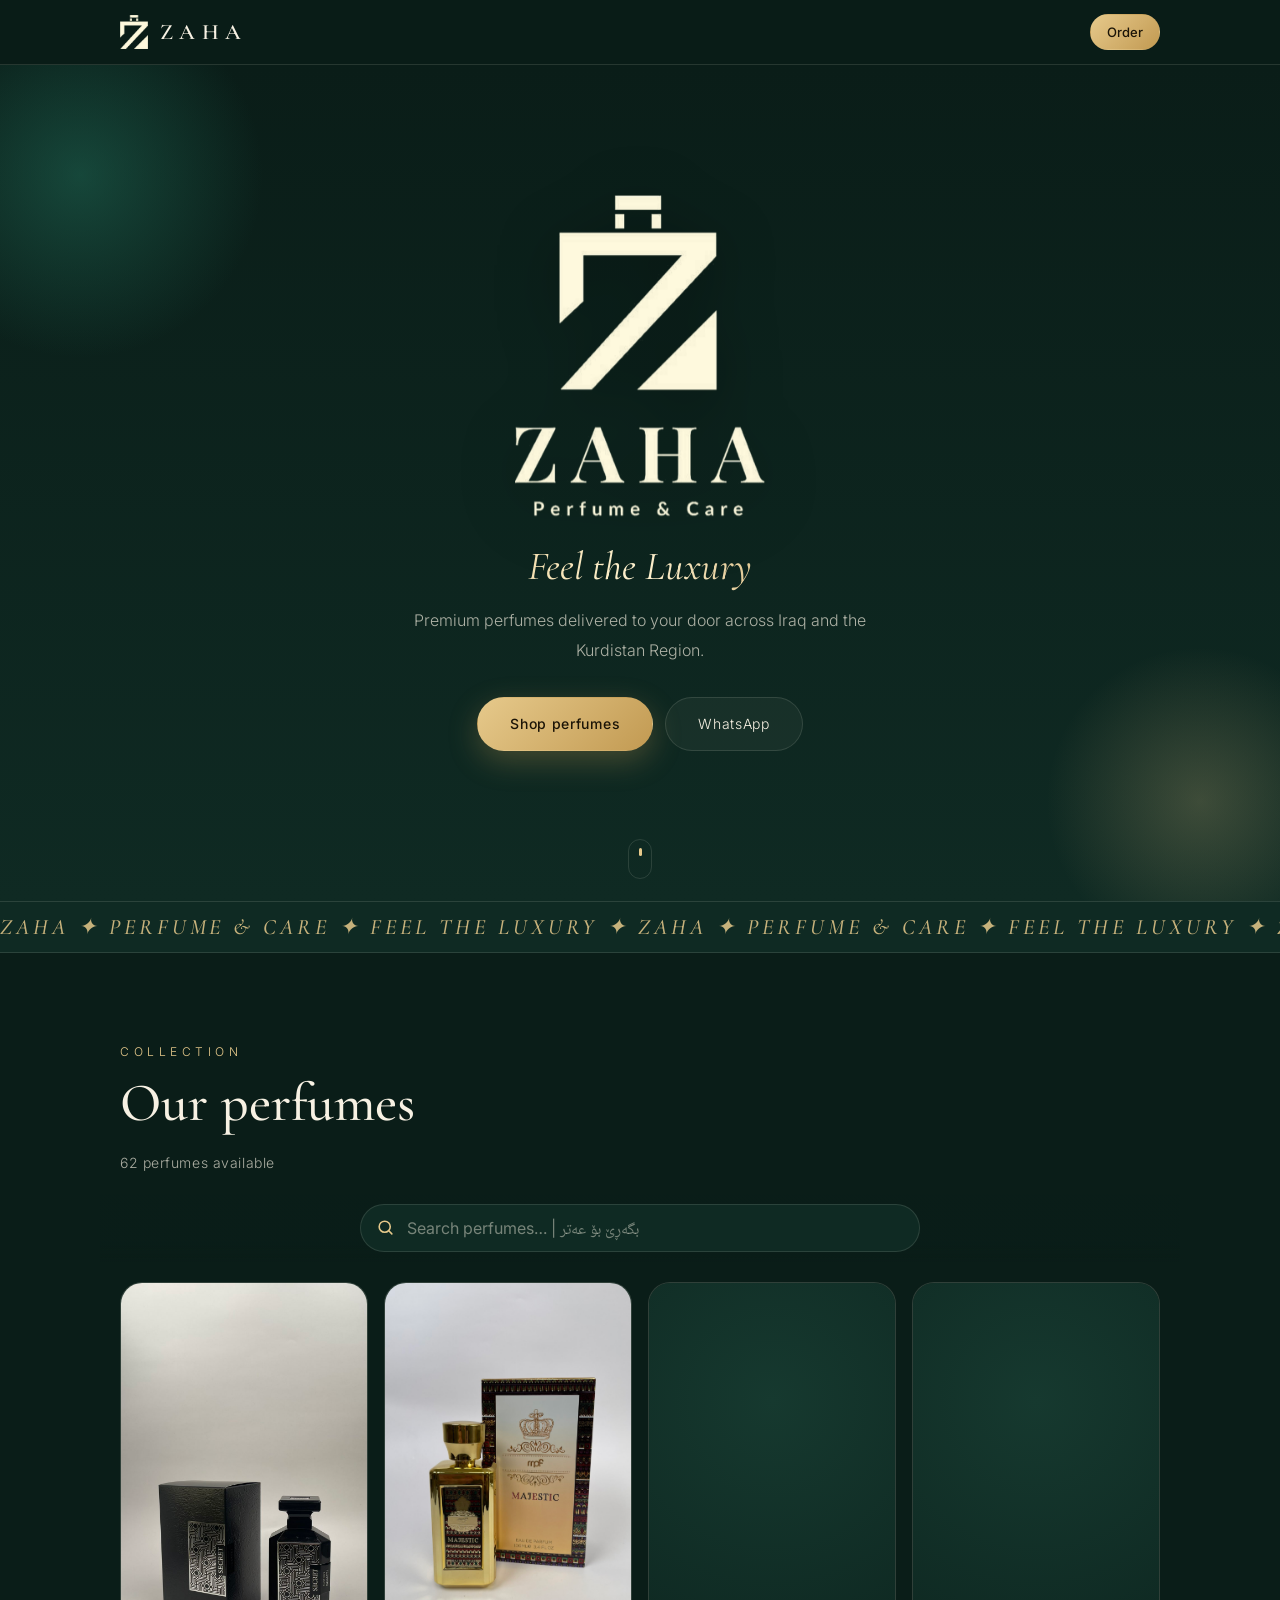
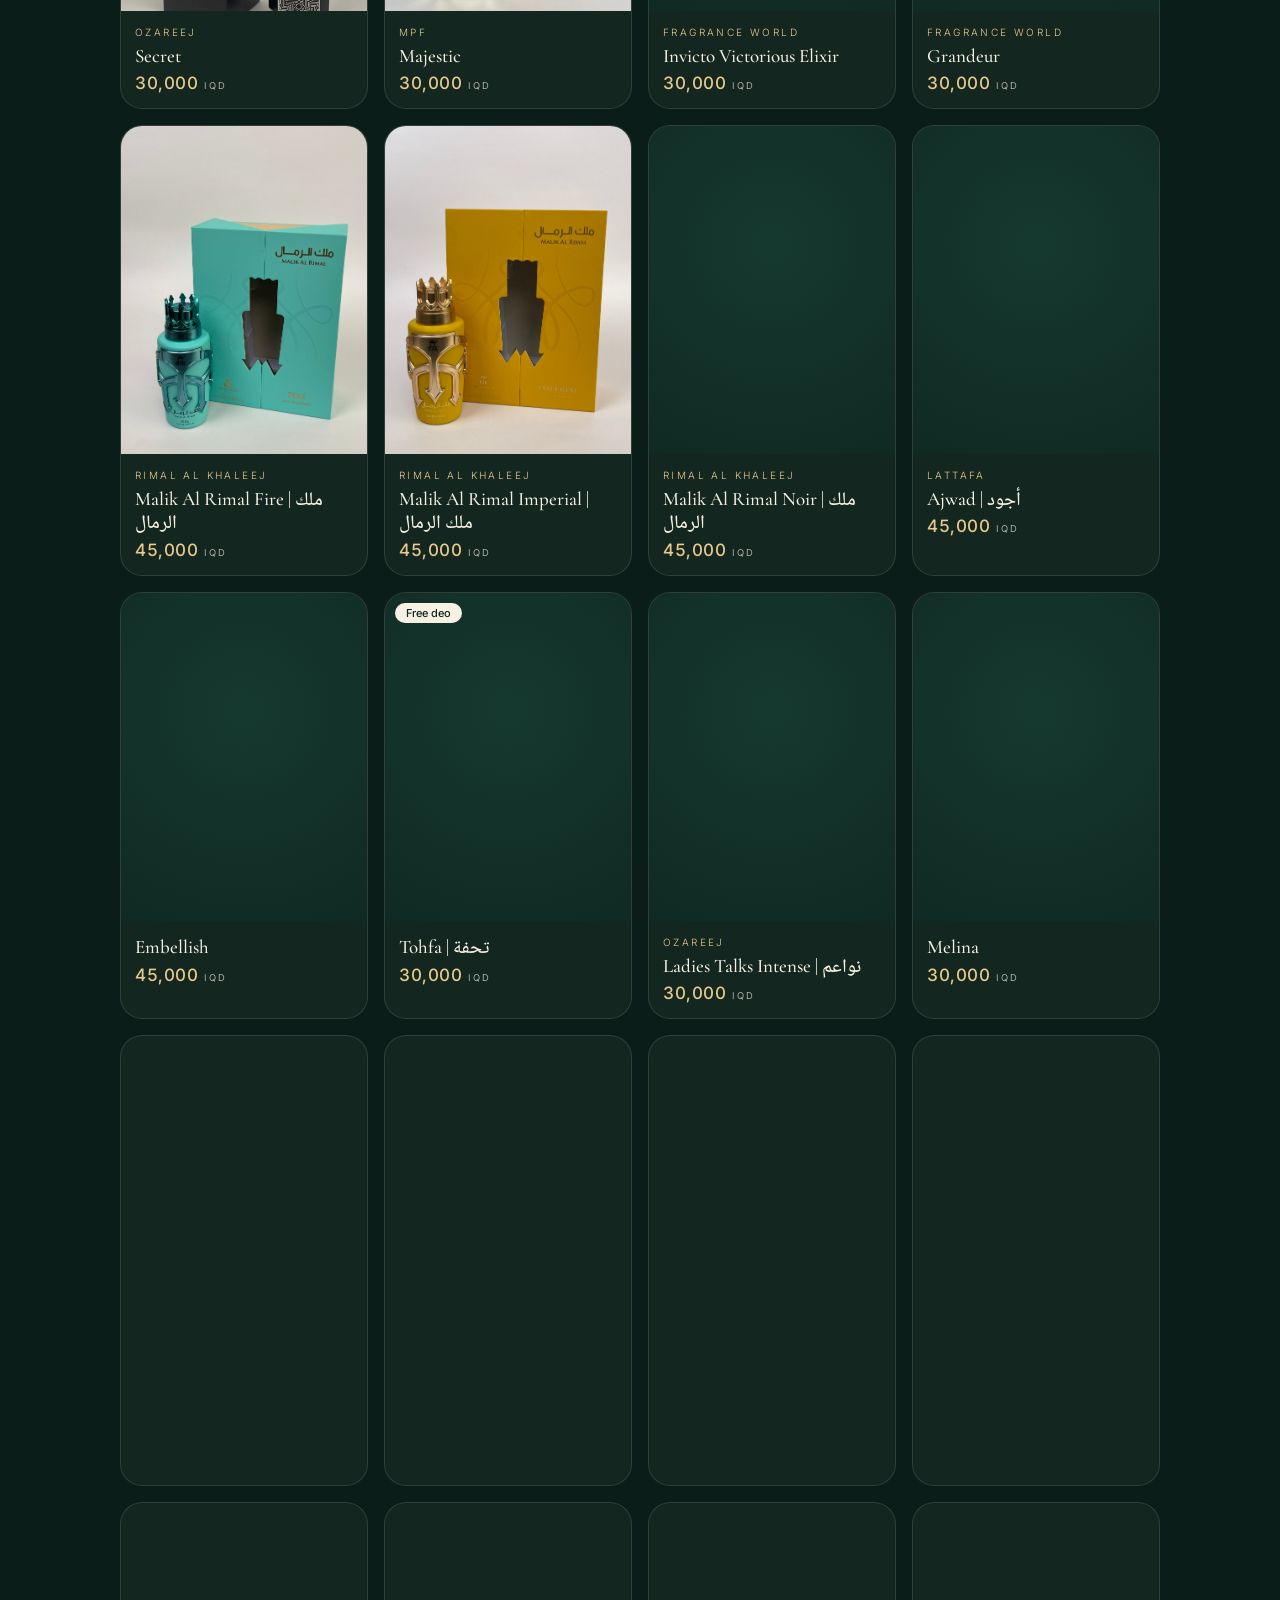
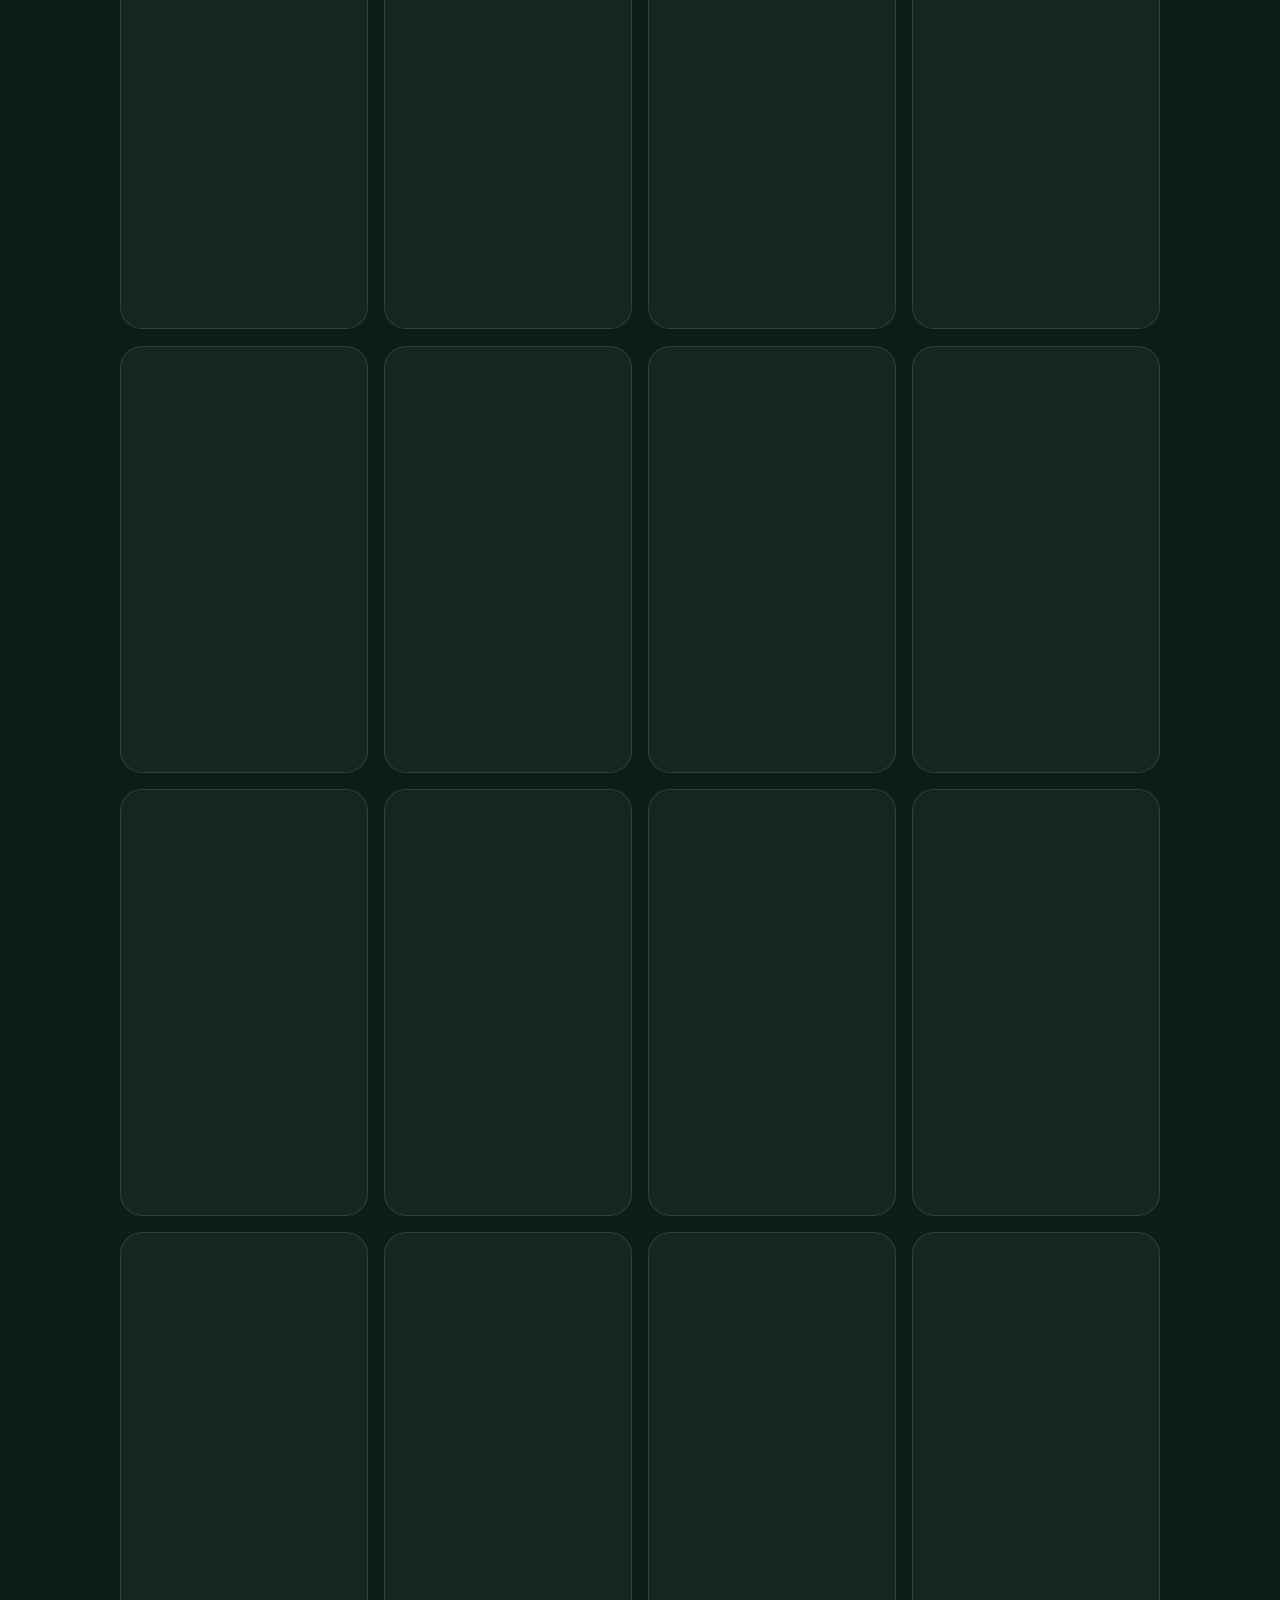
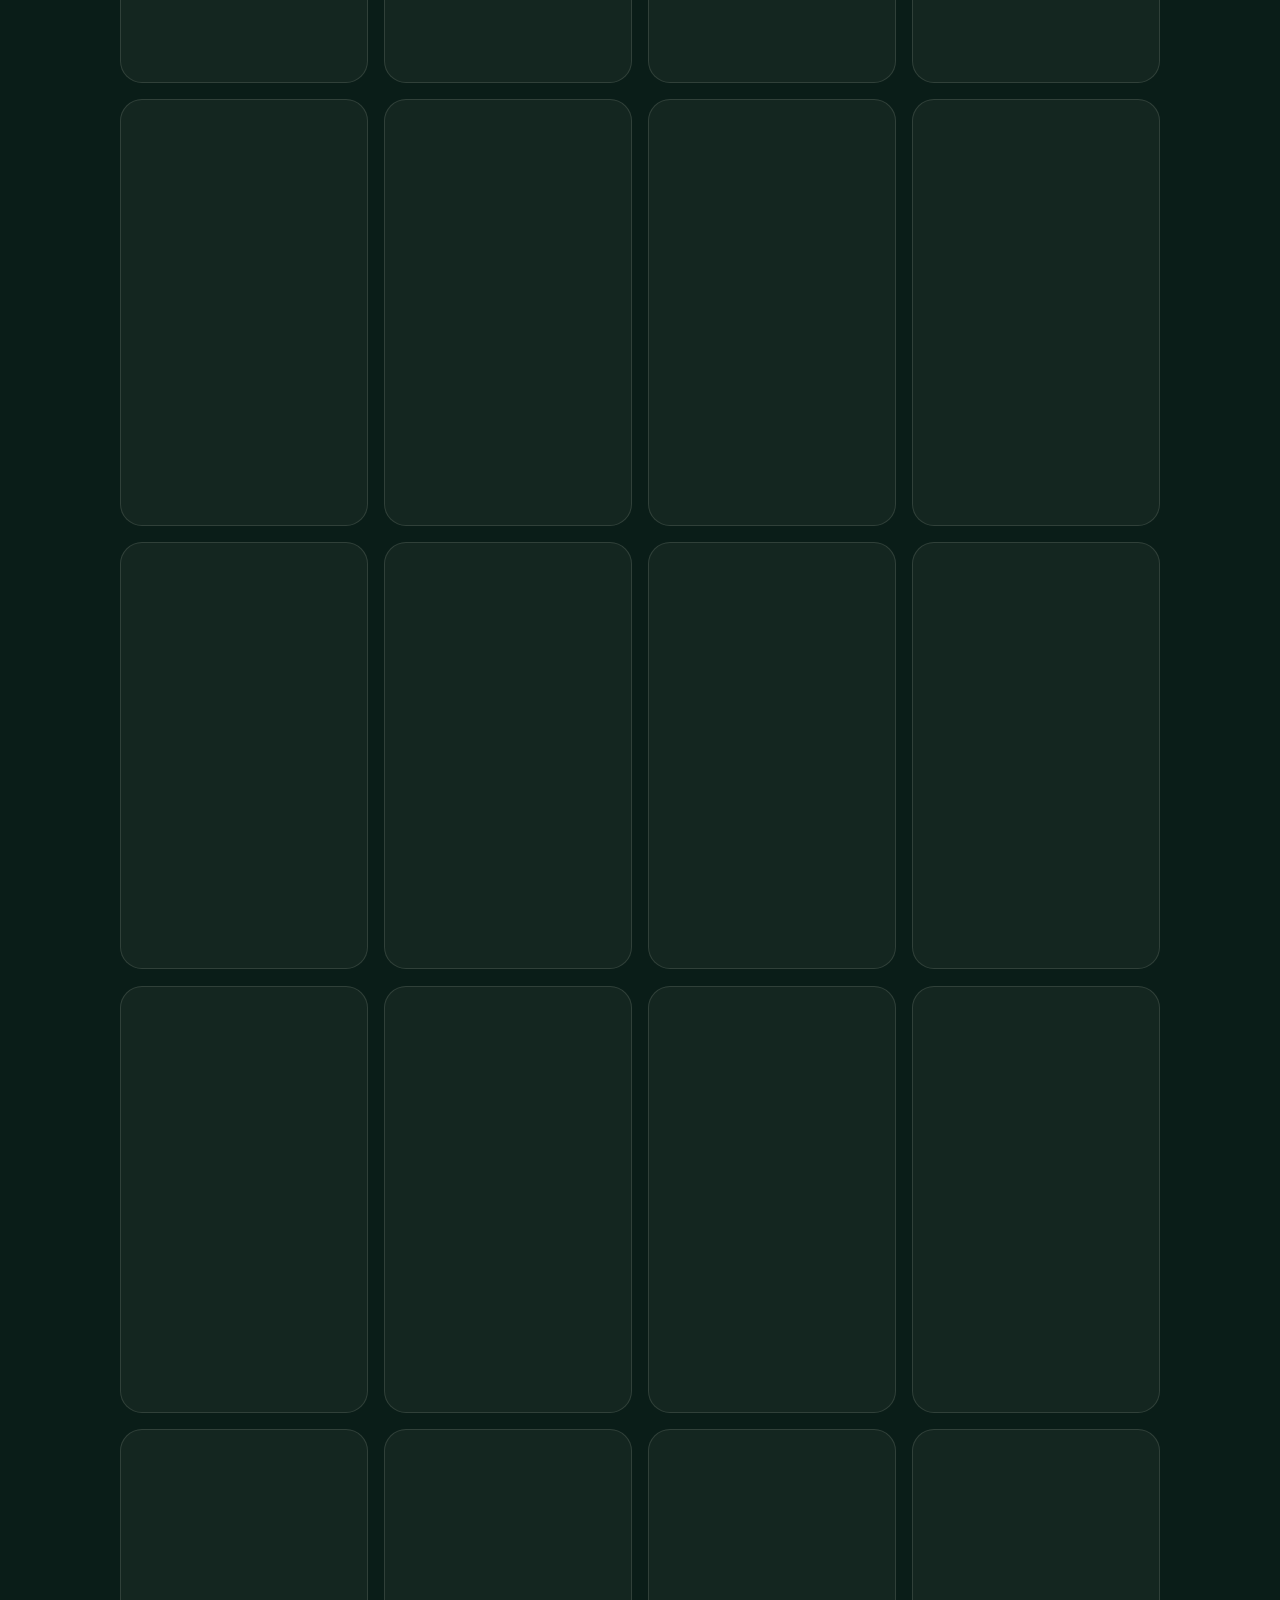
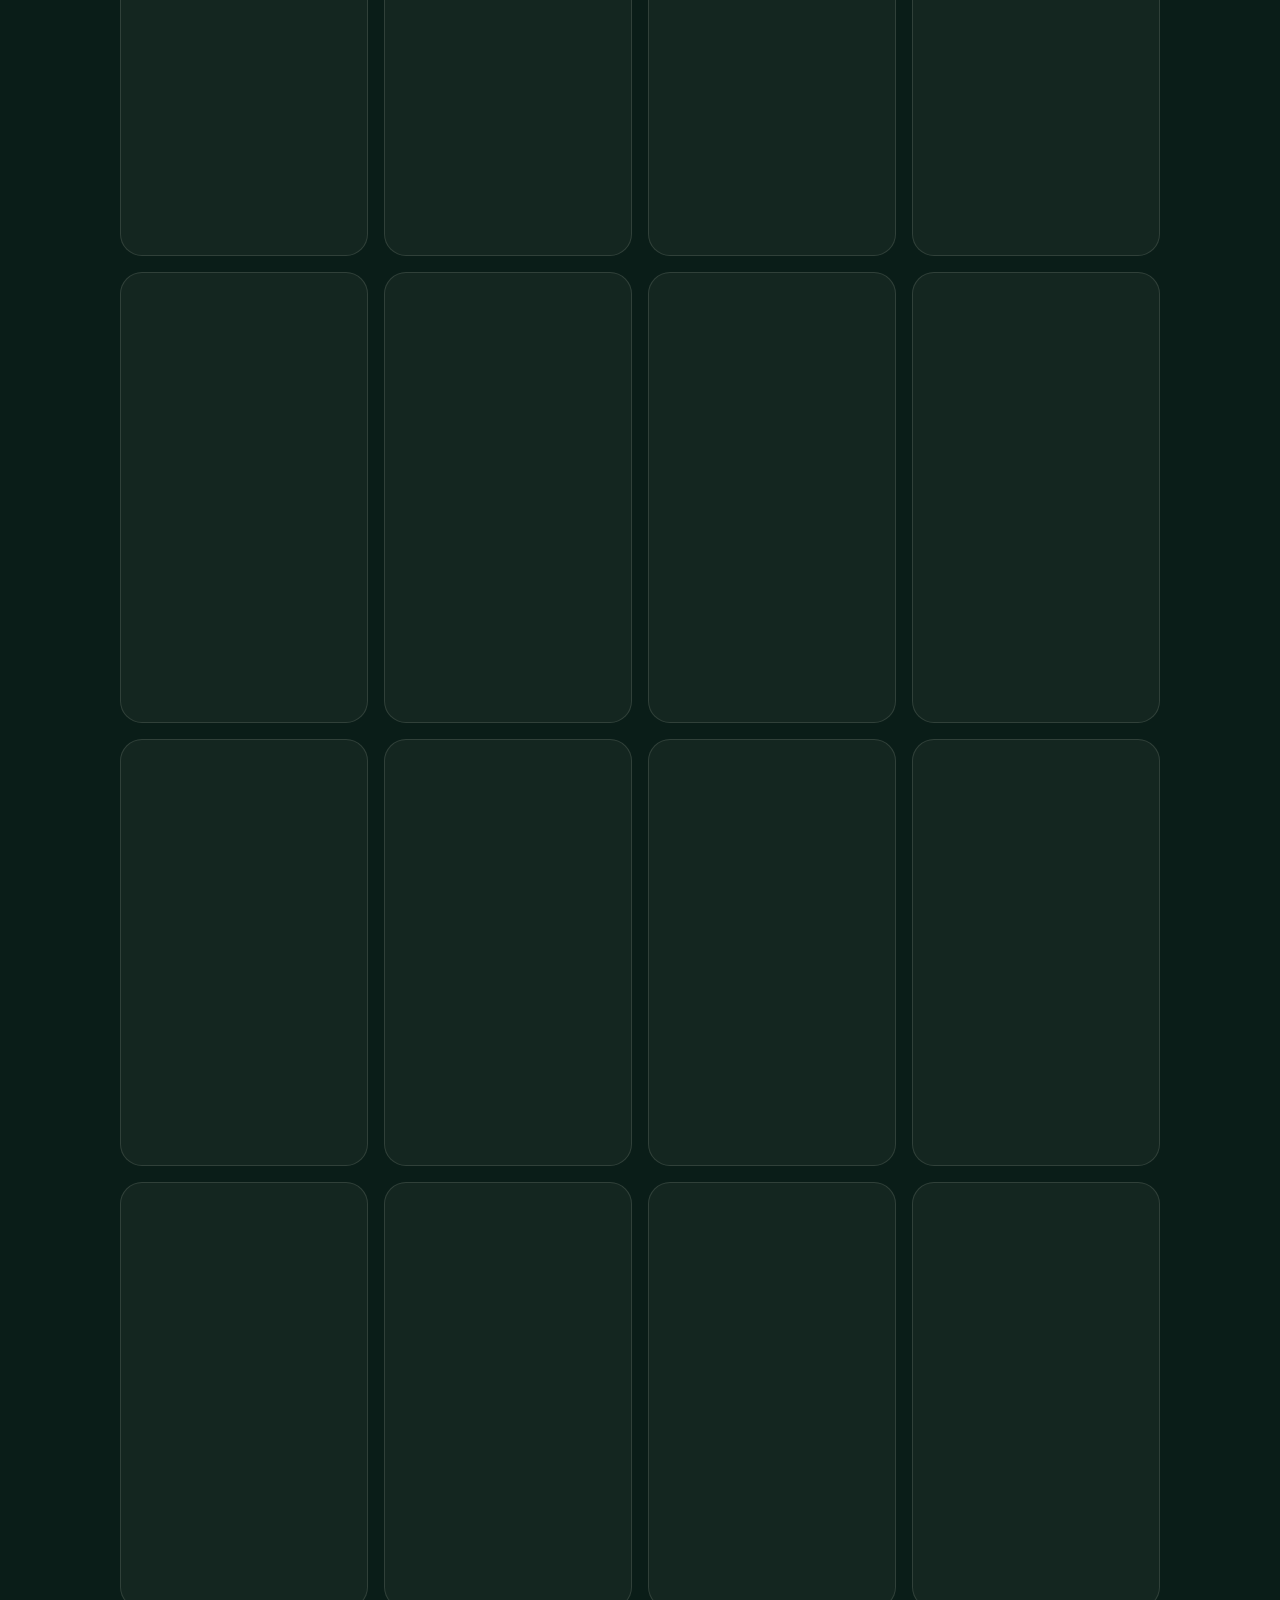
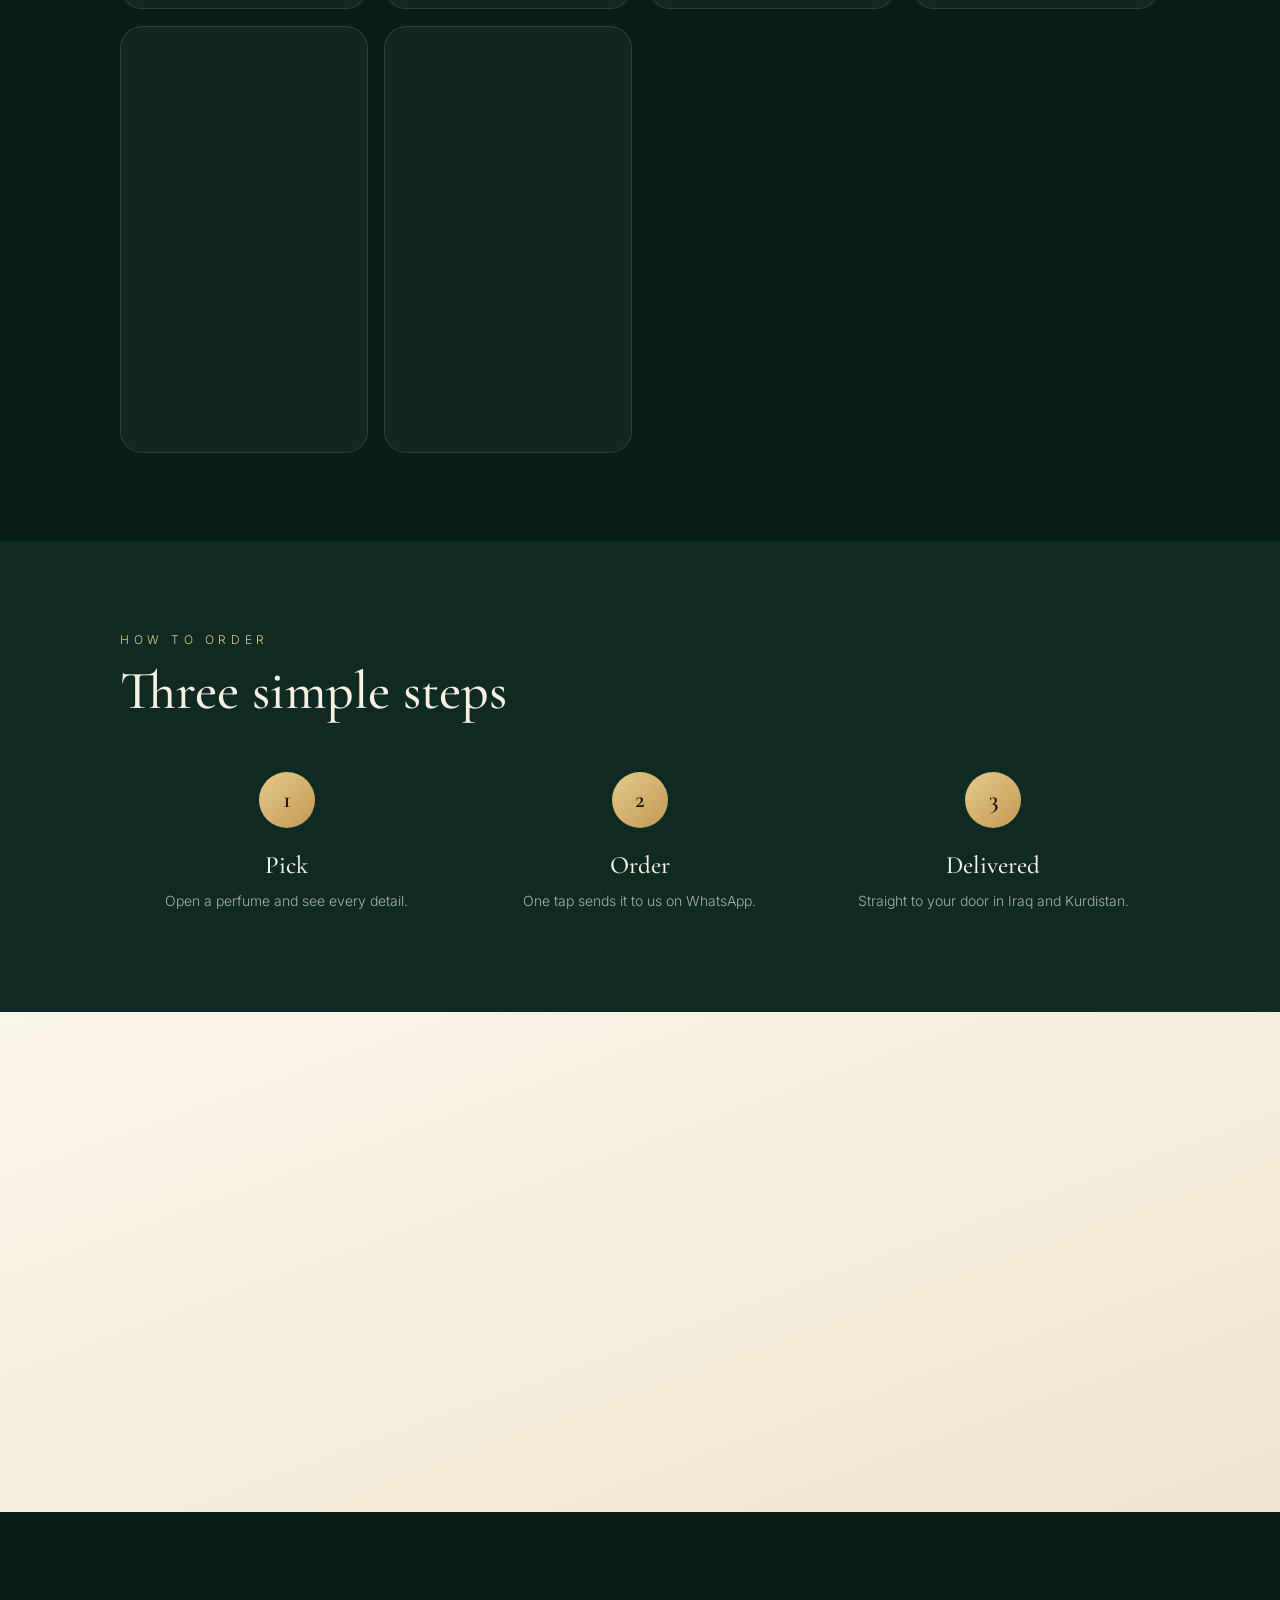
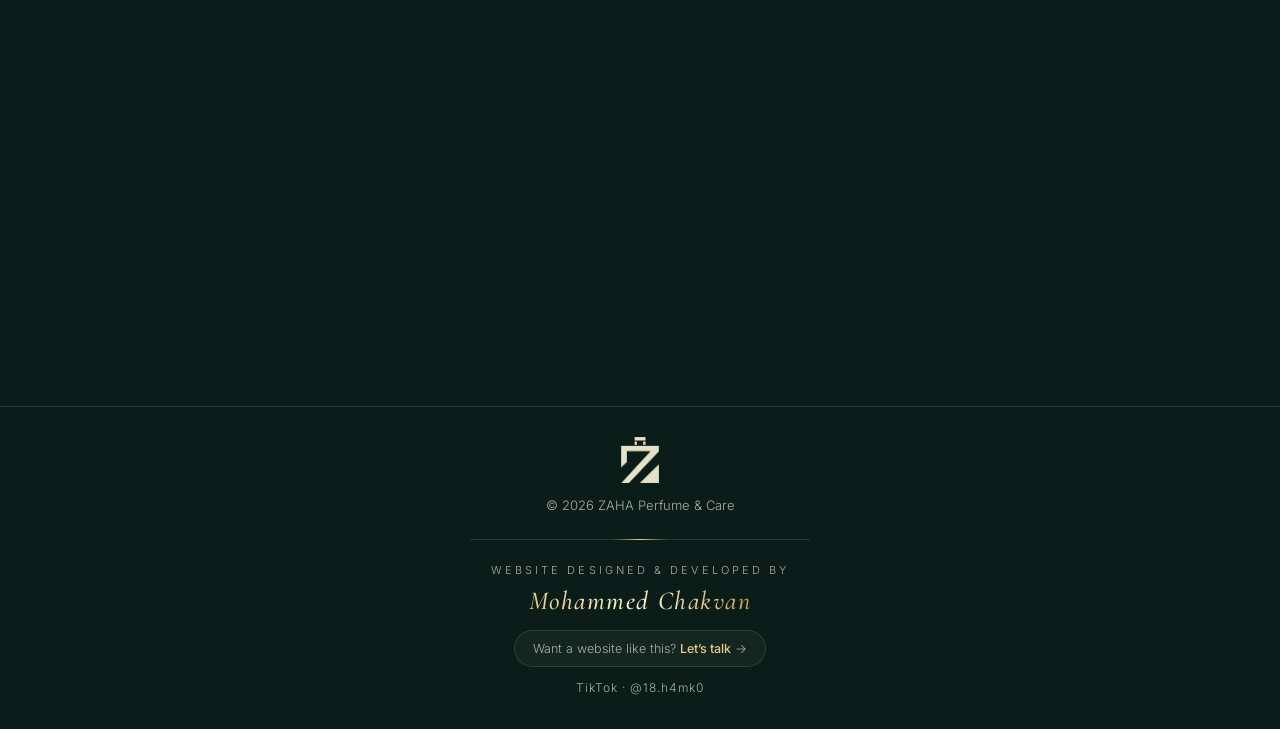
==== commit 7b8153dd: "Add files via upload" ====
--- a/index.html
+++ b/index.html
@@ -7,8 +7,9 @@
 <link rel="icon" href="favicon.png">
 <title>ZAHA | Perfume &amp; Care</title>
 <meta name="description" content="ZAHA Perfume &amp; Care: premium perfumes delivered across Iraq and the Kurdistan Region.">
+<link rel="preconnect" href="https://fonts.googleapis.com"><link rel="preconnect" href="https://fonts.gstatic.com" crossorigin>
 <link href="https://fonts.googleapis.com/css2?family=Cormorant+Garamond:ital,wght@0,400;0,500;0,600;1,400&amp;family=Inter:wght@300;400;500&amp;family=Noto+Naskh+Arabic:wght@400;600&amp;display=swap" rel="stylesheet">
-<link rel="stylesheet" href="style.css">
+<link rel="stylesheet" href="style.css?v=2">
 </head>
 <body>
 <div class="splash" aria-hidden="true"><img src="logo-mark.png" alt=""></div>
@@ -77,7 +78,7 @@
 
 <div class="dt" id="dt" aria-hidden="true"><div class="dt-sheet" role="dialog" aria-modal="true"><button type="button" class="dt-x" id="dtX" aria-label="Close">✕</button><div id="dtBody"></div></div></div>
 
-<script src="products.js"></script>
-<script src="script.js"></script>
+<script src="config.js"></script>
+<script src="script.js?v=2" defer></script>
 </body>
 </html>
--- a/style.css
+++ b/style.css
@@ -9,7 +9,7 @@
 .hide{display:none!important}
 .wrap{max-width:1080px;margin:auto;padding:0 20px}
 h1,h2,h3{font-family:'Cormorant Garamond','Noto Naskh Arabic',serif;font-weight:500}
-header{position:sticky;top:0;z-index:20;background:rgba(10,29,24,.78);backdrop-filter:blur(16px);border-bottom:1px solid var(--line)}
+header{position:sticky;top:0;z-index:20;background:rgba(10,29,24,.94);border-bottom:1px solid var(--line)}
 .bar{display:flex;align-items:center;justify-content:space-between;height:64px}
 .logo{display:flex;align-items:center;gap:12px}
 .logo img{height:34px;width:auto}
@@ -19,9 +19,9 @@
 .pill:hover{border-color:var(--gold);color:var(--gold)}
 .pill.solid{background:linear-gradient(135deg,var(--gold),var(--gold2));border-color:transparent;color:#1b1407;font-weight:500}
 .hero{position:relative;overflow:hidden;min-height:calc(100vh - 64px);display:grid;place-items:center;text-align:center;padding:50px 0 70px;background:linear-gradient(180deg,var(--bg),var(--bg2))}
-.glow{position:absolute;border-radius:50%;filter:blur(80px);pointer-events:none}
-.g1{width:380px;height:380px;background:rgba(36,120,98,.42);top:-80px;inset-inline-start:-110px;animation:dr 14s ease-in-out infinite}
-.g2{width:320px;height:320px;background:rgba(230,201,139,.2);bottom:-60px;inset-inline-end:-80px;animation:dr 17s ease-in-out infinite reverse}
+.glow{position:absolute;border-radius:50%;pointer-events:none}
+.g1{width:380px;height:380px;background:radial-gradient(circle,rgba(36,120,98,.45),transparent 68%);top:-80px;inset-inline-start:-110px;animation:dr 14s ease-in-out infinite}
+.g2{width:320px;height:320px;background:radial-gradient(circle,rgba(230,201,139,.22),transparent 68%);bottom:-60px;inset-inline-end:-80px;animation:dr 17s ease-in-out infinite reverse}
 @keyframes dr{50%{transform:translate(30px,26px)}}
 .hero .wrap{position:relative}
 .hero-logo{width:min(250px,60vw);height:auto;display:block;margin:0 auto 22px;filter:drop-shadow(0 12px 30px rgba(0,0,0,.35))}
@@ -73,7 +73,7 @@
 .soc{display:flex;gap:12px;justify-content:center;flex-wrap:wrap;margin-top:30px}
 footer{border-top:1px solid var(--line);padding:30px 0;text-align:center;color:var(--mute);font-size:13px}
 footer img{height:46px;display:block;margin:0 auto 10px;opacity:.9}
-.rv{opacity:0;transform:translateY(34px);filter:blur(8px);transition:opacity 1s,transform 1s cubic-bezier(.2,.8,.2,1),filter 1s}.rv.in{opacity:1;transform:none;filter:none}
+.rv{opacity:0;transform:translateY(28px);transition:opacity .8s,transform .8s cubic-bezier(.2,.8,.2,1)}.rv.in{opacity:1;transform:none}
 /* products */
 .ov{position:fixed;inset:0;z-index:50;background:var(--bg);overflow-y:auto;display:none;padding-bottom:50px}
 .ov.on{display:block;animation:ovin .35s}
@@ -83,10 +83,10 @@
 .ov-sp{width:84px}
 .pgrid{display:grid;grid-template-columns:repeat(2,1fr);gap:12px;padding-top:22px}
 .pc{position:relative;display:flex;flex-direction:column;text-align:start;cursor:pointer;background:var(--glass);border:1px solid var(--line);border-radius:22px;overflow:hidden;transition:.35s;padding:0}
-.pc:hover{--ty:-6px;border-color:var(--gold);box-shadow:0 16px 36px rgba(0,0,0,.35)}
+.pc:hover{border-color:var(--gold);box-shadow:0 16px 36px rgba(0,0,0,.35)}
 .pimg{position:relative;aspect-ratio:4/5;background:radial-gradient(circle at 50% 36%,var(--bg3),var(--bg2));display:grid;place-items:center;overflow:hidden}
-.pimg img{width:100%;height:100%;object-fit:cover;display:block;transition:.6s}
-.pc:hover .pimg img{transform:scale(1.06)}
+.pimg img{width:100%;height:100%;object-fit:cover;display:block;transition:transform .5s}
+@media(hover:hover){.pc:hover .pimg img{transform:scale(1.05)}}
 .pimg svg.ph{width:64px;height:88px;color:var(--gold);opacity:.65}
 .ptag{position:absolute;top:10px;inset-inline-start:10px;background:var(--ivory);color:#10241f;font-size:11px;font-weight:500;padding:0 11px;border-radius:30px;z-index:1}
 .pinfo{padding:12px 14px 15px}
@@ -100,10 +100,10 @@
 .lock b{font-weight:500;font-size:13px;background:rgba(0,0,0,.55);border:1px solid rgba(230,201,139,.5);color:#f3e2b8;border-radius:30px;padding:2px 14px}
 .empty{grid-column:1/-1;text-align:center;color:var(--mute);padding:60px 0}
 /* detail */
-.dt{position:fixed;inset:0;z-index:70;background:rgba(4,12,10,.78);backdrop-filter:blur(8px);display:none;align-items:flex-end;justify-content:center}
+.dt{position:fixed;inset:0;z-index:70;background:rgba(4,12,10,.88);display:none;align-items:flex-end;justify-content:center}
 .dt.on{display:flex;animation:ovin .3s}
 .dt-sheet{position:relative;background:var(--bg2);border:1px solid var(--line);border-radius:28px 28px 0 0;width:100%;max-width:560px;max-height:94vh;overflow-y:auto;padding-bottom:calc(20px + env(safe-area-inset-bottom,0px))}
-.dt-x{position:absolute;top:14px;inset-inline-end:14px;z-index:5;width:40px;height:40px;border-radius:50%;border:1px solid var(--line);background:rgba(10,29,24,.7);backdrop-filter:blur(8px);font-size:16px;cursor:pointer}
+.dt-x{position:absolute;top:14px;inset-inline-end:14px;z-index:5;width:40px;height:40px;border-radius:50%;border:1px solid var(--line);background:rgba(10,29,24,.85);font-size:16px;cursor:pointer}
 .dt-img{position:relative;aspect-ratio:1/1;background:radial-gradient(circle at 50% 38%,var(--bg3),var(--bg));display:grid;place-items:center;overflow:hidden}
 .dt-img img{width:100%;height:100%;object-fit:cover}
 .dt-img svg.ph{width:110px;height:150px;color:var(--gold);opacity:.6}
@@ -142,11 +142,10 @@
 header.sc{background:rgba(10,29,24,.94);box-shadow:0 8px 30px rgba(0,0,0,.35)}
 header.sc .bar{height:54px}
 .hero .wrap>*{animation:rise 1.1s cubic-bezier(.2,.8,.2,1) backwards}
-.hero .hero-logo{animation:rise 1.2s cubic-bezier(.2,.8,.2,1) 1s backwards,fl 7s ease-in-out 2.2s infinite}
+.hero .hero-logo{animation:rise 1.2s cubic-bezier(.2,.8,.2,1) 1s backwards,fl 7s ease-in-out 2.2s infinite;will-change:transform}
 .hero .tag{animation-delay:1.35s}.hero .sub{animation-delay:1.55s}.hero .btns{animation-delay:1.75s}
-@keyframes rise{from{opacity:0;transform:translateY(34px) scale(.96);filter:blur(10px)}}
+@keyframes rise{from{opacity:0;transform:translateY(28px) scale(.97)}}
 @keyframes fl{50%{translate:0 -10px}}
-.glow{translate:0 calc(var(--sy,0)*.22px)}
 .dust{position:absolute;inset:0;overflow:hidden;pointer-events:none}
 .dust i{position:absolute;bottom:-12px;border-radius:50%;background:radial-gradient(circle,#fff3d1,var(--gold) 55%,transparent 70%);opacity:0;animation:dust linear infinite}
 @keyframes dust{0%{transform:translate(0,0);opacity:0}12%{opacity:.85}100%{transform:translate(var(--dx),-105vh);opacity:0}}
@@ -160,15 +159,11 @@
 .btn.fill{position:relative;overflow:hidden}
 .btn.fill::after{content:"";position:absolute;inset:0;background:linear-gradient(105deg,transparent 35%,rgba(255,255,255,.55) 50%,transparent 65%);transform:translateX(-130%);animation:sweep 4.5s ease-in-out 2.5s infinite}
 @keyframes sweep{35%,100%{transform:translateX(130%)}}
-.pc,.cat{transform:perspective(800px) translateY(var(--ty,0px)) rotateX(var(--rx,0deg)) rotateY(var(--ry,0deg));transition:transform .25s ease-out,border-color .3s,box-shadow .3s;will-change:transform}
-.pc::after{content:"";position:absolute;inset:0;z-index:3;pointer-events:none;opacity:0;transition:opacity .3s;background:radial-gradient(260px circle at var(--mx,50%) var(--my,50%),rgba(255,243,209,.16),transparent 60%)}
-.pc:hover::after{opacity:1}
+.pc,.cat{transition:transform .25s ease-out,border-color .3s,box-shadow .3s}
+.pc{content-visibility:auto;contain-intrinsic-size:auto 330px}
+@media(hover:hover){.pc:hover,.cat:hover{transform:translateY(-6px)}}
 .cat::after{content:"";position:absolute;inset:0;pointer-events:none;background:linear-gradient(115deg,transparent 30%,rgba(255,255,255,.14) 50%,transparent 70%);transform:translateX(-130%);transition:transform .9s}
 .cat:hover::after{transform:translateX(130%)}
-.cat svg{animation:bob 5s ease-in-out infinite}
-@keyframes bob{50%{translate:0 -7px}}
-.cat.women svg{animation-delay:-2.5s}
-.ov.on .pc{animation:cardIn .7s cubic-bezier(.2,.8,.2,1) backwards;animation-delay:calc(var(--i,0)*80ms + 150ms)}
 @keyframes cardIn{from{opacity:0;transform:translateY(40px) scale(.94)}}
 .dt.on .dt-sheet{animation:sheet .55s cubic-bezier(.2,.9,.3,1.15)}
 @keyframes sheet{from{opacity:0;transform:translateY(70px) scale(.96)}}
@@ -176,16 +171,16 @@
 @keyframes kb{from{transform:scale(1.18);opacity:.4}}
 .dt.on .dt-in>*{animation:rise .8s cubic-bezier(.2,.8,.2,1) backwards}
 .dt.on .dt-in>*:nth-child(1){animation-delay:.15s}.dt.on .dt-in>*:nth-child(2){animation-delay:.22s}.dt.on .dt-in>*:nth-child(3){animation-delay:.29s}.dt.on .dt-in>*:nth-child(4){animation-delay:.36s}.dt.on .dt-in>*:nth-child(5){animation-delay:.43s}.dt.on .dt-in>*:nth-child(n+6){animation-delay:.5s}
-.order{position:relative;animation:pulse 2.4s ease-out infinite}
-@keyframes pulse{0%{box-shadow:0 10px 30px rgba(31,174,95,.28),0 0 0 0 rgba(52,210,122,.45)}70%,100%{box-shadow:0 10px 30px rgba(31,174,95,.28),0 0 0 16px rgba(52,210,122,0)}}
-.order.off{animation:none}
-.lock svg{animation:bob 3s ease-in-out infinite}
+.order{position:relative}
+.order::after{content:"";position:absolute;inset:0;border-radius:40px;border:2px solid rgba(52,210,122,.55);animation:ring 2.4s ease-out infinite;pointer-events:none}
+@keyframes ring{0%{transform:scale(1);opacity:.8}100%{transform:scale(1.07,1.35);opacity:0}}
+.order.off::after{display:none}
 .step b{transition:.4s}.step:hover b{transform:rotate(360deg) scale(1.1)}
-@media(prefers-reduced-motion:reduce){*,*::before,*::after{animation:none!important;transition:none!important}.rv{opacity:1;transform:none;filter:none}.splash{display:none}}
+@media(prefers-reduced-motion:reduce){*,*::before,*::after{animation:none!important;transition:none!important}.rv{opacity:1;transform:none}.splash{display:none}}
 
 /* ===== full photo display (no cropping) ===== */
 .pimg{aspect-ratio:3/4}
-.pimg::before,.dt-img::before{content:"";position:absolute;inset:-24px;background:var(--bgimg,none) center/cover no-repeat;filter:blur(26px) brightness(.72) saturate(1.1);transform:scale(1.1)}
+.dt-img::before{content:"";position:absolute;inset:-24px;background:var(--bgimg,none) center/cover no-repeat;filter:blur(22px) brightness(.72) saturate(1.1);transform:scale(1.1)}
 .pimg img,.dt-img img{position:relative;object-fit:contain!important}
 .dt-img{aspect-ratio:4/5}
 
@@ -197,8 +192,7 @@
 
 /* ===== single collection on page ===== */
 .pgrid.shop{padding-top:6px}
-.pgrid.shop .pc{animation:cardIn .7s cubic-bezier(.2,.8,.2,1) backwards;animation-delay:calc(var(--i,0)*70ms)}
-.pgrid.shop.nofx .pc{animation:none}
+.pgrid.shop .pc.a{animation:cardIn .6s cubic-bezier(.2,.8,.2,1) backwards;animation-delay:calc(var(--i,0)*60ms)}
 
 /* ===== count + search ===== */
 .count-line{margin:-24px 0 18px;color:var(--mute);font-size:14px;letter-spacing:.04em}
@@ -223,3 +217,19 @@
 .credit-cta:hover{border-color:var(--gold);transform:translateY(-2px)}
 .credit-tt{margin-top:6px;font-size:12px;letter-spacing:.08em;color:var(--mute);transition:.3s}
 .credit-tt:hover{color:var(--gold)}
+
+/* ===== detail sheet fix: smaller photo + order button always visible ===== */
+.dt-sheet{max-width:500px;max-height:88vh;padding-bottom:0}
+.dt-img{aspect-ratio:auto;height:clamp(200px,34vh,320px)}
+.dt-img svg.ph{width:76px;height:104px}
+.dt-in{padding:16px 22px 6px}
+.dt-in h3{font-size:28px;margin:2px 0 8px}
+.dt-price{font-size:26px;margin-bottom:8px}
+.dt-desc{font-size:14.5px;line-height:1.85;margin-bottom:12px}
+.notes{margin-bottom:12px}
+.dt-bar{position:sticky;bottom:0;z-index:4;padding:22px 22px calc(14px + env(safe-area-inset-bottom,0px));background:linear-gradient(180deg,rgba(15,42,35,0),var(--bg2) 42%)}
+.dt-bar .order{margin:0}
+@media(max-width:759px){.dt-sheet{max-height:86vh}}
+
+/* ===== phones: fewer always-running effects ===== */
+@media(max-width:700px){.glow{animation:none}.btn.fill::after{animation-duration:6s}}
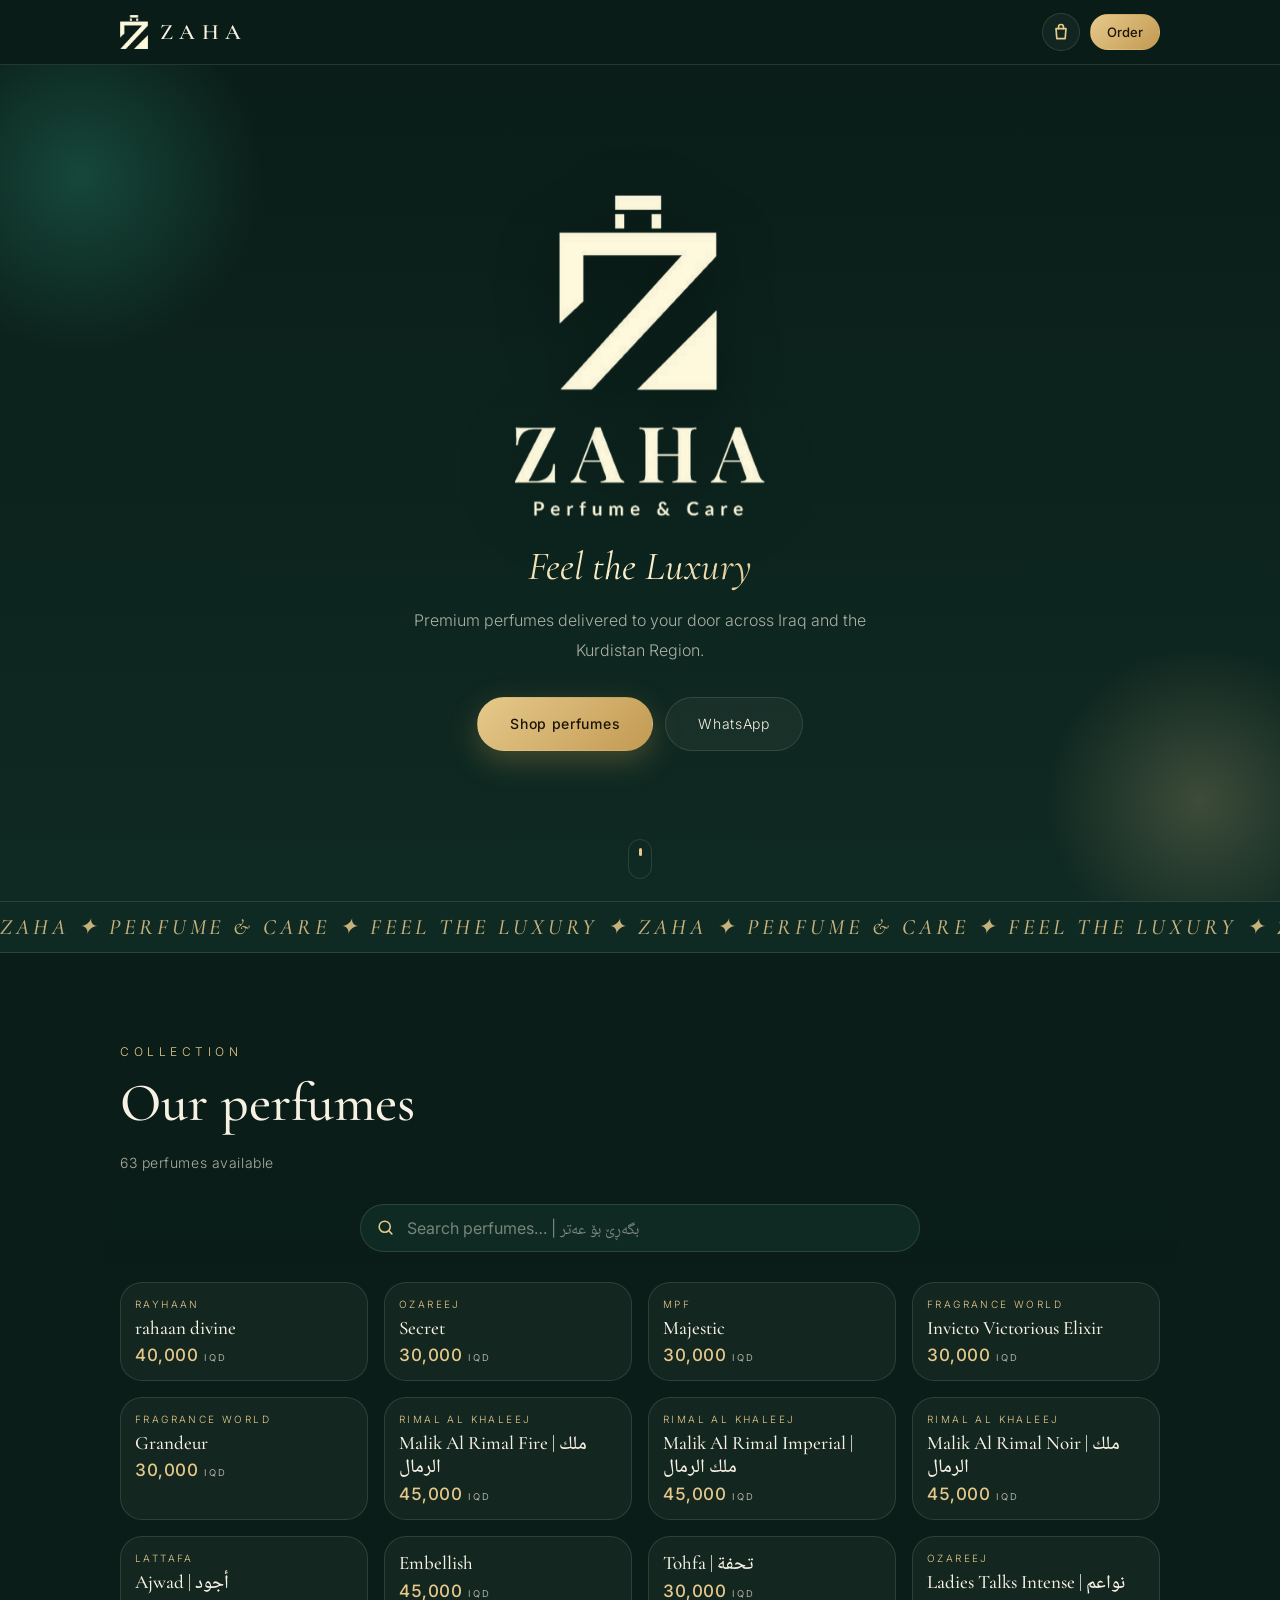
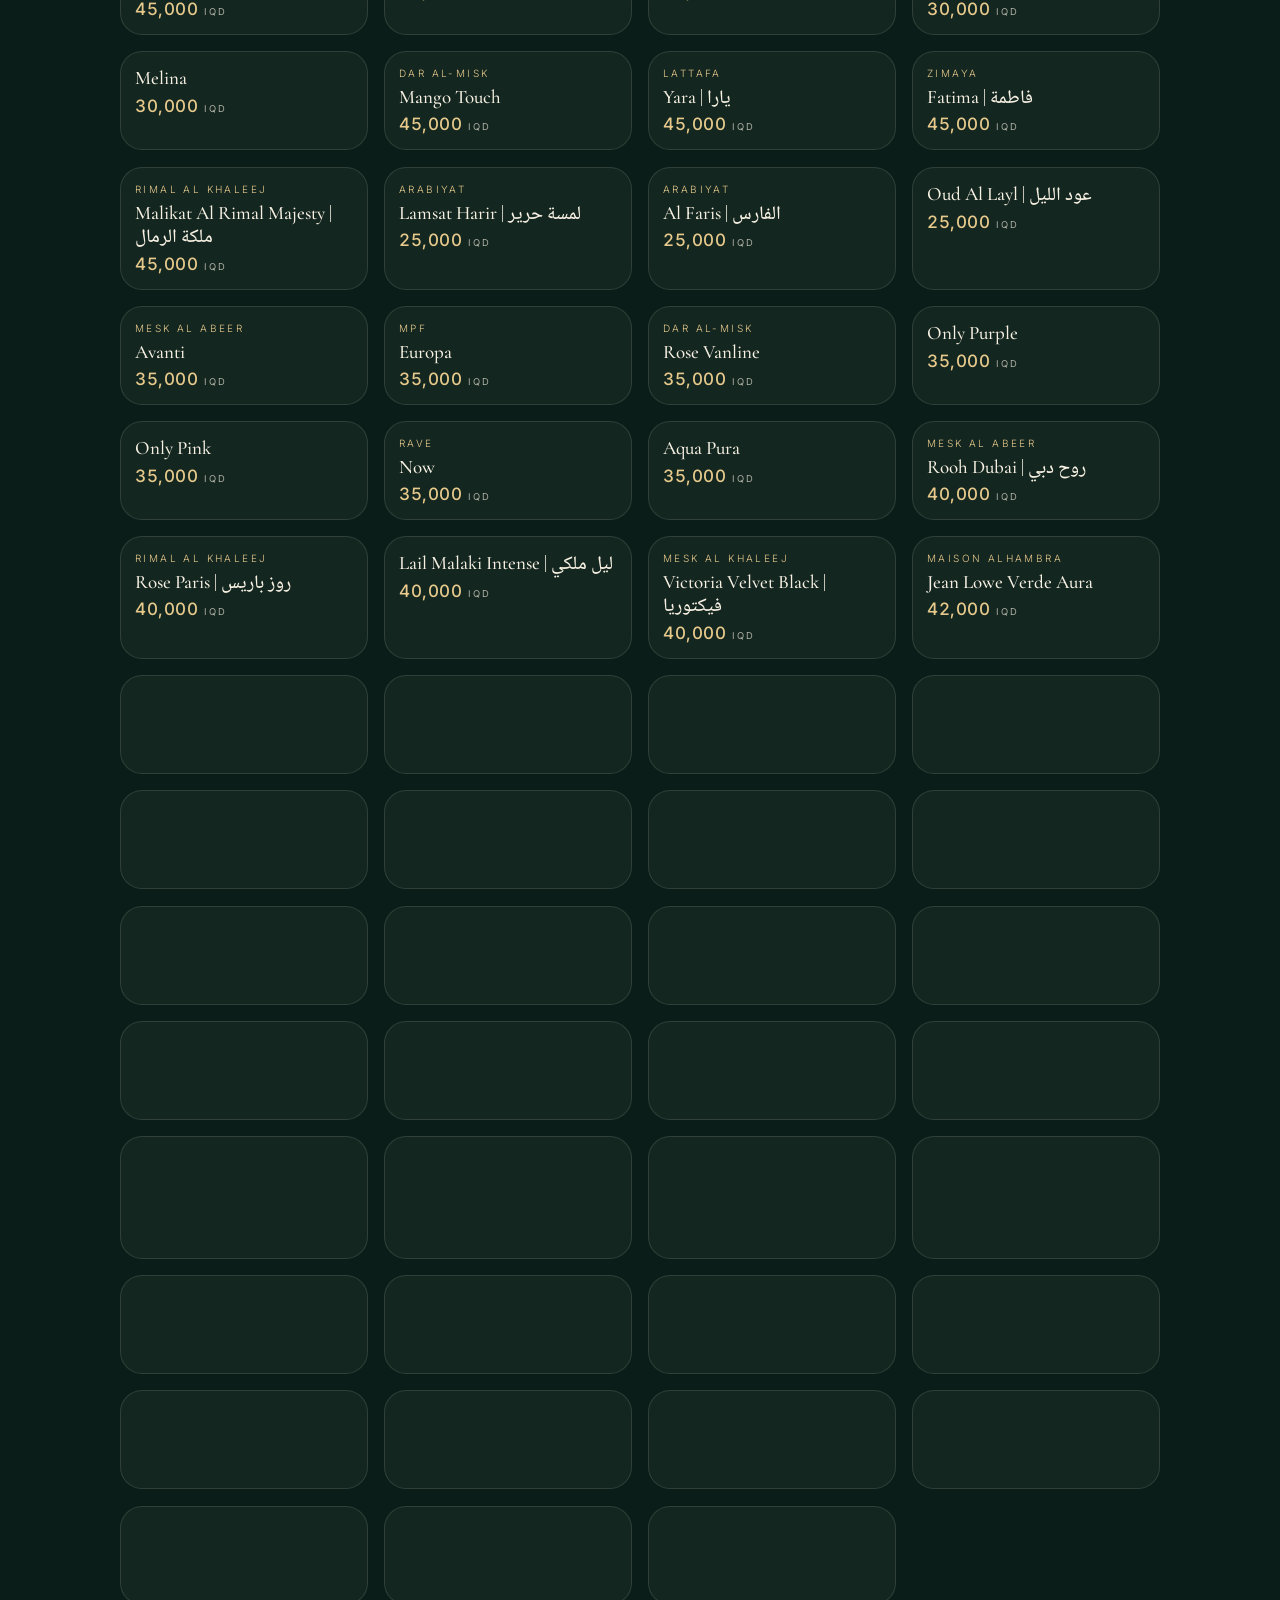
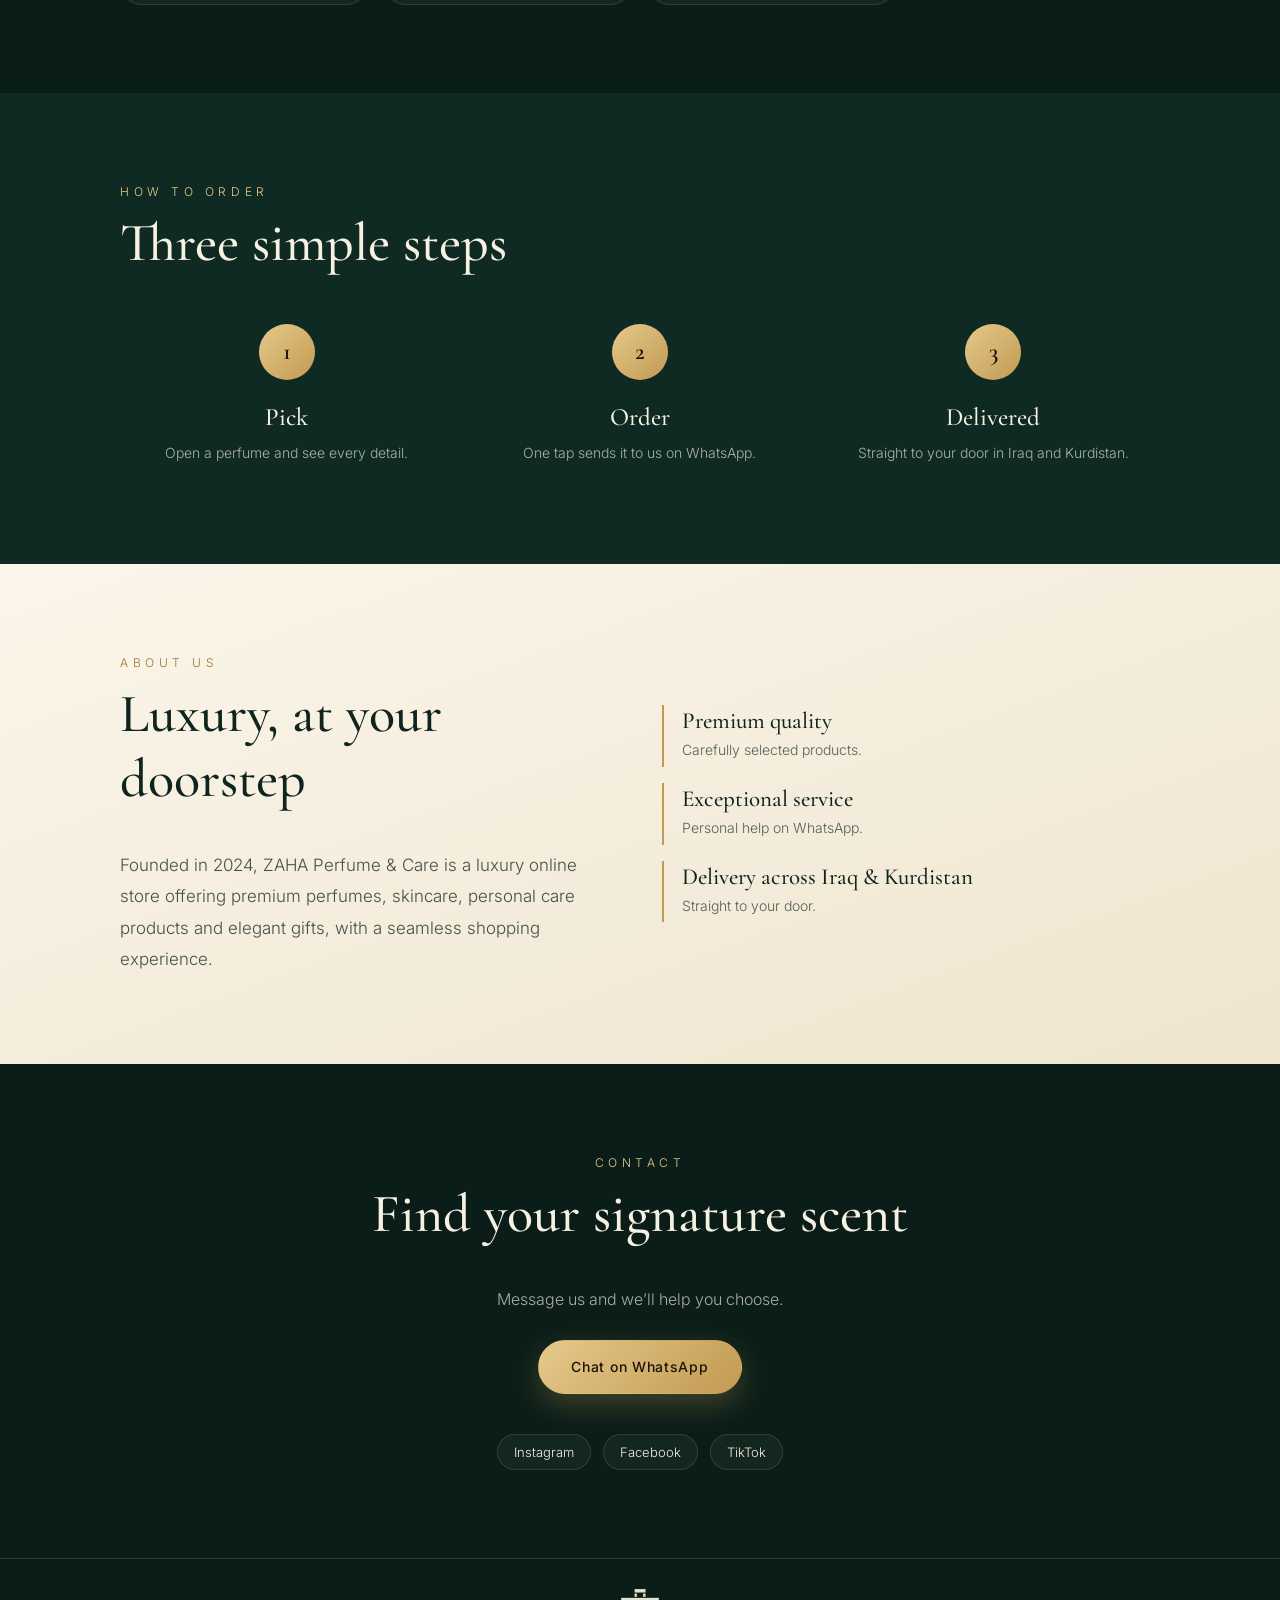
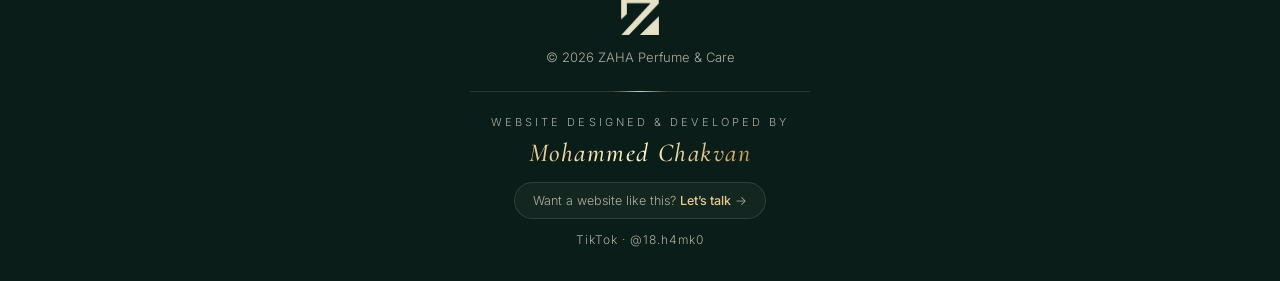
==== commit 2b0a1cac: "Add files via upload" ====
--- a/index.html
+++ b/index.html
@@ -9,14 +9,14 @@
 <meta name="description" content="ZAHA Perfume &amp; Care: premium perfumes delivered across Iraq and the Kurdistan Region.">
 <link rel="preconnect" href="https://fonts.googleapis.com"><link rel="preconnect" href="https://fonts.gstatic.com" crossorigin>
 <link href="https://fonts.googleapis.com/css2?family=Cormorant+Garamond:ital,wght@0,400;0,500;0,600;1,400&amp;family=Inter:wght@300;400;500&amp;family=Noto+Naskh+Arabic:wght@400;600&amp;display=swap" rel="stylesheet">
-<link rel="stylesheet" href="style.css?v=2">
+<link rel="stylesheet" href="style.css?v=3">
 </head>
 <body>
 <div class="splash" aria-hidden="true"><img src="logo-mark.png" alt=""></div>
 <div class="prog" id="prog"></div>
 <header><div class="wrap bar">
 <a class="logo" href="#top"><img src="logo-mark.png" alt=""><span>ZAHA</span></a>
-<div class="tools"><a class="pill solid" href="https://wa.me/9647509316163" target="_blank" rel="noopener">Order</a></div>
+<div class="tools"><button type="button" class="cartbtn" id="cartBtn" aria-label="Cart"><svg viewBox="0 0 24 24" fill="none" stroke="currentColor" stroke-width="2" stroke-linecap="round" stroke-linejoin="round" aria-hidden="true"><path d="M6 8h12l-1 12H7L6 8z"/><path d="M9 8V6a3 3 0 0 1 6 0v2"/></svg><span class="bd" id="cc" hidden>0</span></button><a class="pill solid" href="https://wa.me/9647509316163" target="_blank" rel="noopener">Order</a></div>
 </div></header>
 <main id="top">
 <div class="hero"><i class="glow g1"></i><i class="glow g2"></i><div class="wrap">
@@ -78,7 +78,10 @@
 
 <div class="dt" id="dt" aria-hidden="true"><div class="dt-sheet" role="dialog" aria-modal="true"><button type="button" class="dt-x" id="dtX" aria-label="Close">✕</button><div id="dtBody"></div></div></div>
 
+<div class="dt" id="ct" aria-hidden="true"><div class="dt-sheet" role="dialog" aria-modal="true"><button type="button" class="dt-x" id="ctX" aria-label="Close">✕</button><div class="ct-in" id="ctBody"></div></div></div>
+<div class="toast" id="toast" role="status" aria-live="polite"></div>
+
 <script src="config.js"></script>
-<script src="script.js?v=2" defer></script>
+<script src="script.js?v=3" defer></script>
 </body>
 </html>
--- a/style.css
+++ b/style.css
@@ -233,3 +233,72 @@
 
 /* ===== phones: fewer always-running effects ===== */
 @media(max-width:700px){.glow{animation:none}.btn.fill::after{animation-duration:6s}}
+
+
+/* ===== FIX: whole photo visible (nothing cropped, no zoom-in) ===== */
+.pimg{aspect-ratio:3/4;position:relative}
+.dt-img{aspect-ratio:auto;height:clamp(250px,44vh,400px);position:relative}
+/* the real cause of the cropped/huge photo: height:100% inside a grid cell was ignored -> pin the image to the box */
+.pimg img,.dt-img img{position:absolute;inset:0;width:100%;height:100%;object-fit:contain!important;padding:8px}
+.dt.on .dt-img img{animation:none}
+.thumbs img{object-fit:contain;background:var(--bg3)}
+
+/* ===== cart button in header ===== */
+.cartbtn{position:relative;width:38px;height:38px;border-radius:50%;border:1px solid var(--line);background:var(--glass);display:grid;place-items:center;color:var(--gold);cursor:pointer;transition:.3s}
+.cartbtn:hover{border-color:var(--gold)}
+.cartbtn svg{width:20px;height:20px}
+.bd{position:absolute;top:-5px;inset-inline-end:-5px;min-width:19px;height:19px;padding:0 5px;border-radius:99px;background:linear-gradient(135deg,var(--gold),var(--gold2));color:#1b1407;font:600 11px/19px Inter,system-ui,sans-serif;text-align:center}
+.bd.bump{animation:bump .45s}
+@keyframes bump{50%{transform:scale(1.55)}}
+
+/* ===== add-to-cart + order buttons in detail ===== */
+.dt-bar{display:flex;flex-direction:column;gap:8px}
+.addc{display:flex;align-items:center;justify-content:center;gap:10px;border:0;border-radius:40px;padding:14px;font-weight:500;font-size:16px;cursor:pointer;background:linear-gradient(135deg,var(--gold),var(--gold2));color:#1b1407;box-shadow:0 10px 30px rgba(194,154,82,.28)}
+.addc svg{width:22px;height:22px}
+.dt-bar .order{padding:13px}
+.dt-bar .order::after{display:none}
+
+/* ===== cart sheet ===== */
+.ct-in{padding:26px 22px calc(22px + env(safe-area-inset-bottom,0px))}
+.ct-h{font-size:30px;line-height:1.2;margin-bottom:14px;padding-inline-end:44px}
+.ct-empty{text-align:center;color:var(--mute);padding:34px 0 22px}
+.ct-go{display:block;margin:0 auto}
+.cl{display:flex;flex-direction:column;gap:10px}
+.ci{display:flex;align-items:center;gap:10px;padding:8px;border-radius:20px;background:var(--glass);border:1px solid var(--line)}
+.cth{flex:none;width:58px;height:68px;border-radius:14px;overflow:hidden;background:radial-gradient(circle at 50% 36%,var(--bg3),var(--bg));display:grid;place-items:center}
+.cth img{width:100%;height:100%;object-fit:contain;display:block}
+.cth svg.ph{width:30px;height:42px;color:var(--gold);opacity:.65}
+.cin{flex:1;min-width:0;line-height:1.35}
+.cin .pbrand{font-size:9.5px}
+.cin b{display:block;font-weight:500;font-size:15px}
+.cin span{font-size:13px;color:var(--gold)}
+.qt{display:flex;align-items:center;gap:6px}
+.qt button{width:28px;height:28px;border-radius:50%;border:1px solid var(--line);background:var(--glass);cursor:pointer;font-size:16px;line-height:1}
+.qt span{min-width:16px;text-align:center;font-weight:500}
+.rm{width:28px;height:28px;flex:none;border-radius:50%;border:0;background:rgba(247,241,227,.08);cursor:pointer;font-size:12px}
+.zb{display:flex;flex-direction:column;gap:6px;margin-top:18px}
+.zb>span{font-weight:500;font-size:14px}
+.zs,.zx{width:100%;font:400 15px Inter,'Noto Naskh Arabic',system-ui,sans-serif;color:var(--ivory);background-color:var(--bg3);border:1px solid var(--line);border-radius:30px;padding:12px 18px;outline:none}
+.zs{-webkit-appearance:none;appearance:none;cursor:pointer;padding-inline-end:46px;background-image:url("data:image/svg+xml,%3Csvg xmlns='http://www.w3.org/2000/svg' viewBox='0 0 24 24' fill='none' stroke='%23e6c98b' stroke-width='2.4' stroke-linecap='round' stroke-linejoin='round'%3E%3Cpath d='M6 9l6 6 6-6'/%3E%3C/svg%3E");background-repeat:no-repeat;background-size:18px;background-position:right 16px center}
+[dir=rtl] .zs{background-position:left 16px center}
+.zs option{color:#10241f;background:#fff}
+.zx{margin-top:8px}
+.zx[hidden]{display:none}
+.zs:focus,.zx:focus{border-color:var(--gold);box-shadow:0 0 0 3px rgba(230,201,139,.15)}
+.shake{animation:shake .45s}
+@keyframes shake{20%,60%{transform:translateX(-7px)}40%,80%{transform:translateX(7px)}}
+.sum{display:flex;flex-direction:column;gap:4px;margin-top:16px}
+.sum div{display:flex;justify-content:space-between;color:var(--mute)}
+.sum b{font-weight:500;color:var(--ivory)}
+.sum .tot{color:var(--ivory);font-size:17px;border-top:1px dashed var(--mute);padding-top:8px;margin-top:4px}
+.sum .tot b{color:var(--gold);font-size:19px}
+.acts{display:flex;flex-direction:column;gap:8px;margin-top:16px}
+.acts .btn{display:flex;align-items:center;justify-content:center;gap:10px;width:100%;font:inherit;font-size:15px;font-weight:500}
+.acts .ct-wa{background:linear-gradient(135deg,#34d27a,#1fae5f);color:#04200f;box-shadow:0 10px 30px rgba(31,174,95,.28);border-color:transparent}
+.acts .ct-wa:hover{color:#04200f}
+.acts .ct-wa::after{display:none}
+.acts .ct-wa svg{width:22px;height:22px}
+
+/* ===== toast ===== */
+.toast{position:fixed;left:50%;bottom:calc(24px + env(safe-area-inset-bottom,0px));z-index:200;translate:-50% 20px;opacity:0;pointer-events:none;background:var(--ivory);color:#10241f;padding:10px 22px;border-radius:30px;font-size:14px;font-weight:500;box-shadow:0 10px 30px rgba(0,0,0,.4);transition:.3s}
+.toast.on{opacity:1;translate:-50% 0}
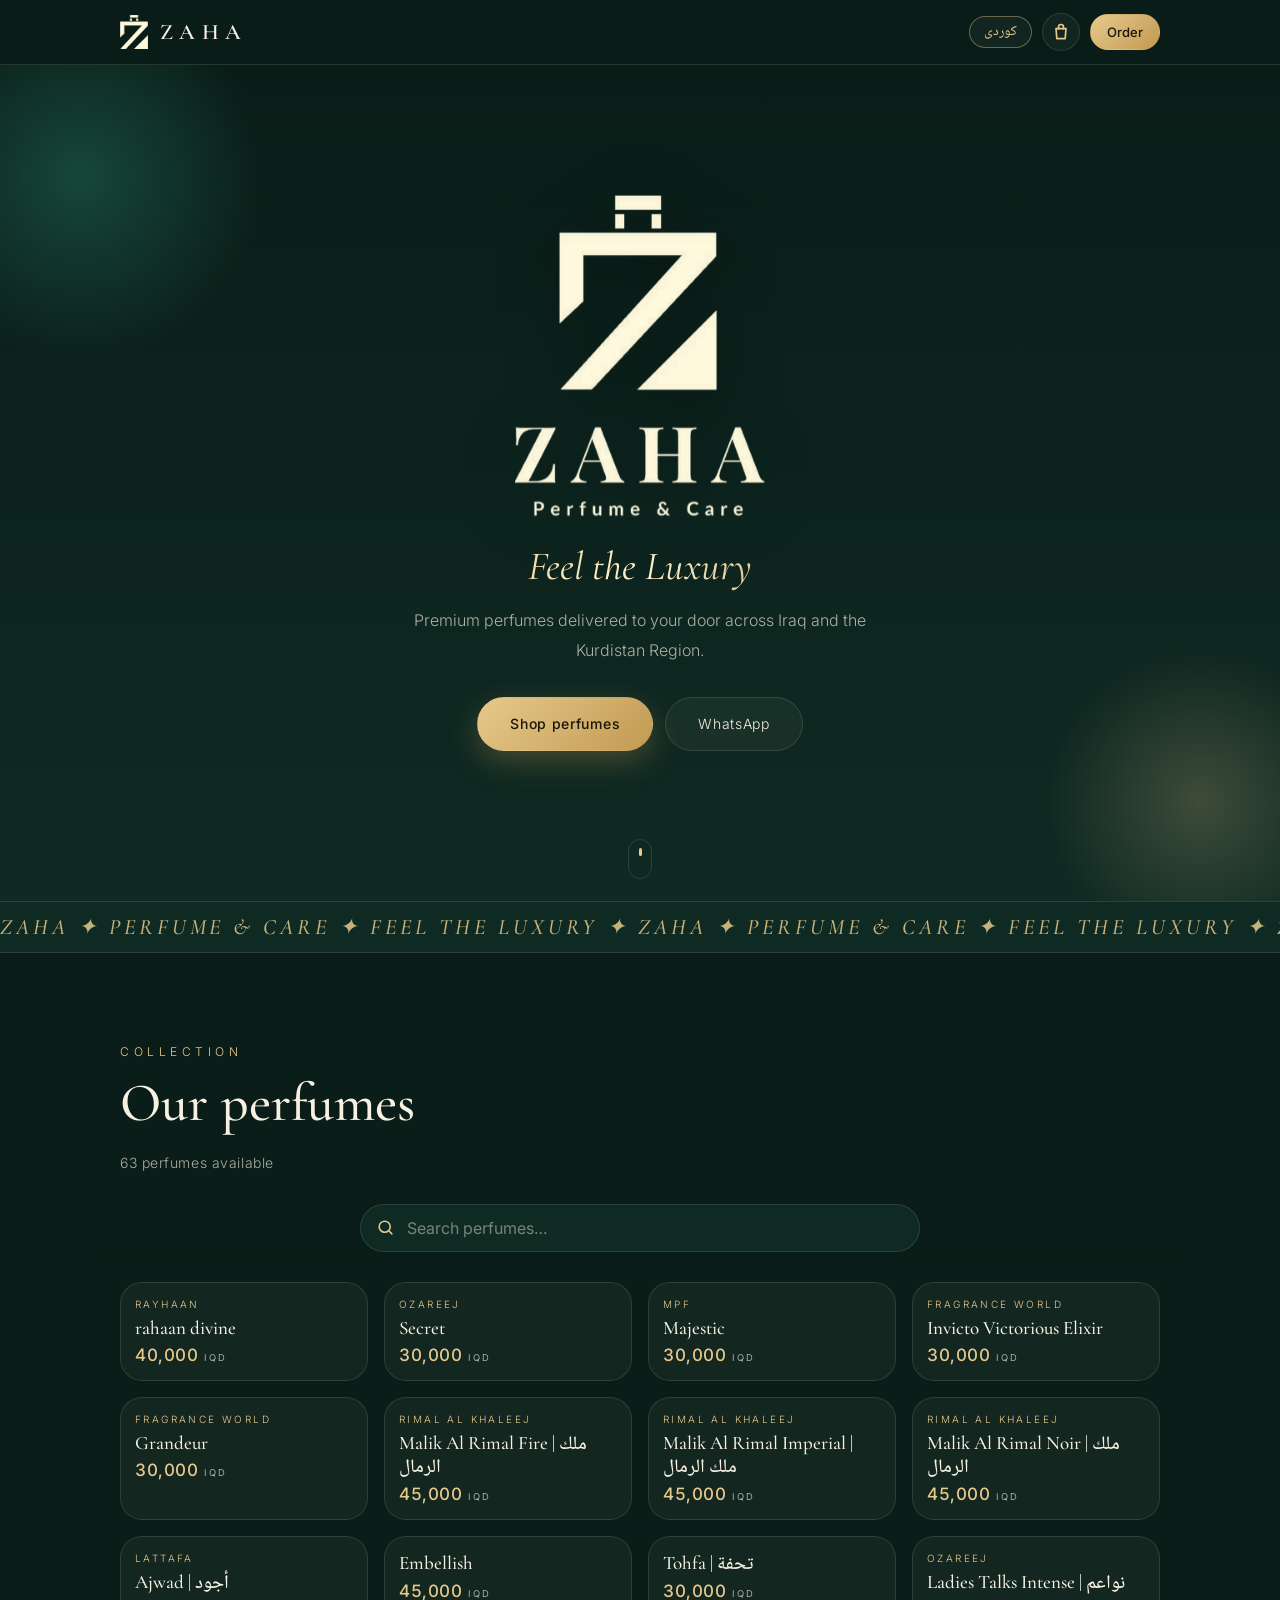
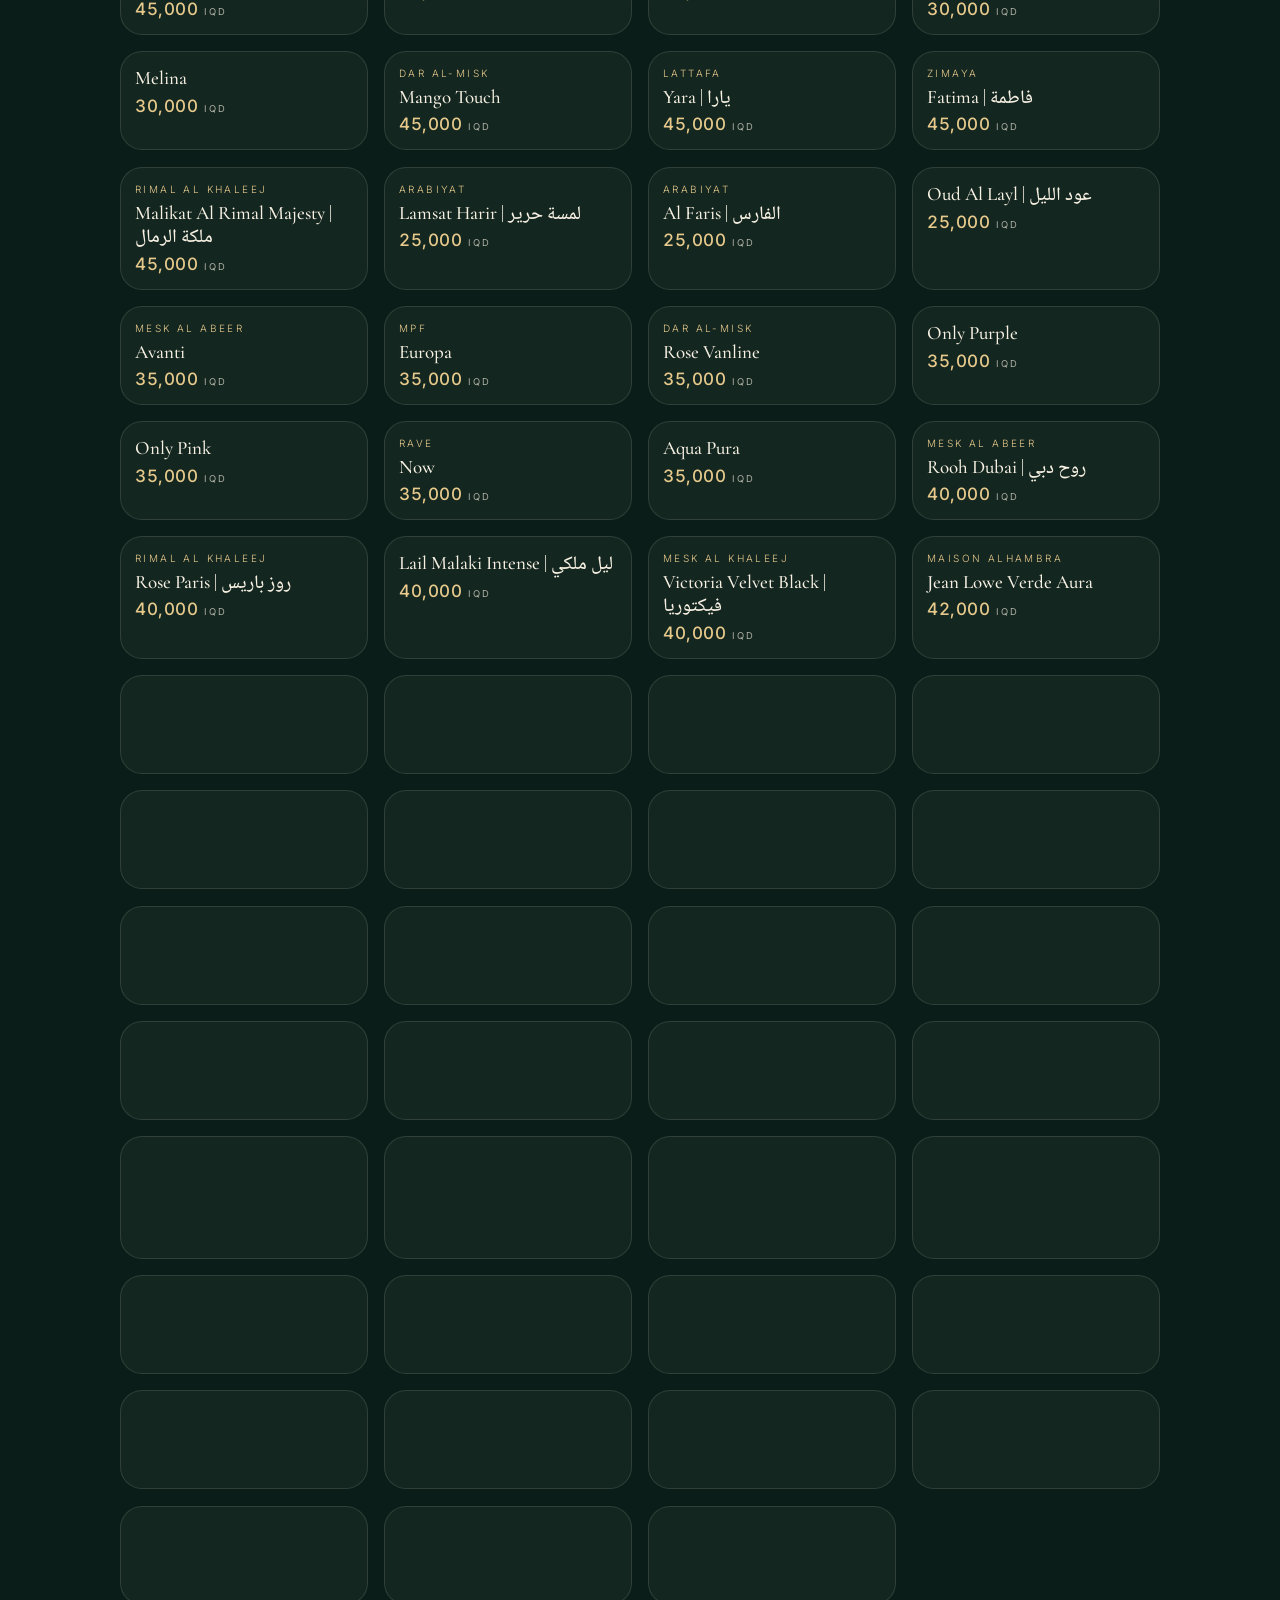
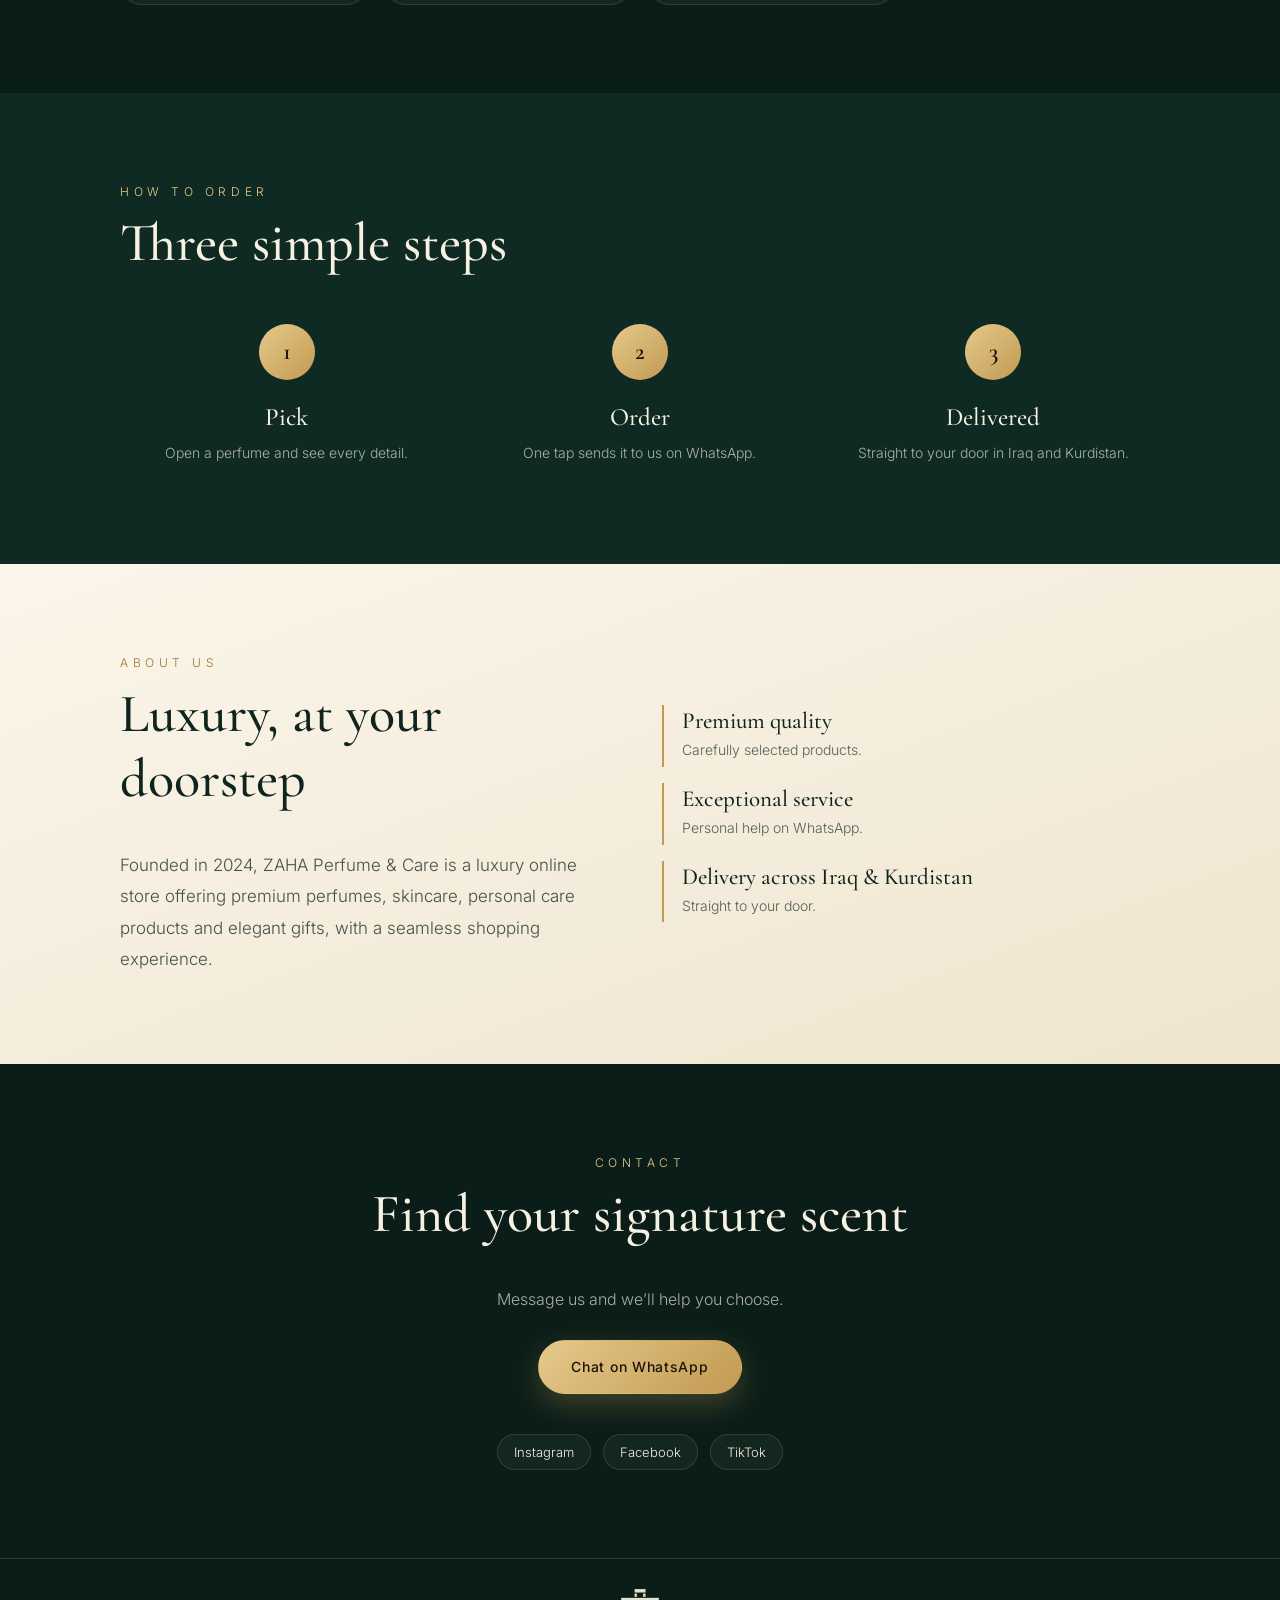
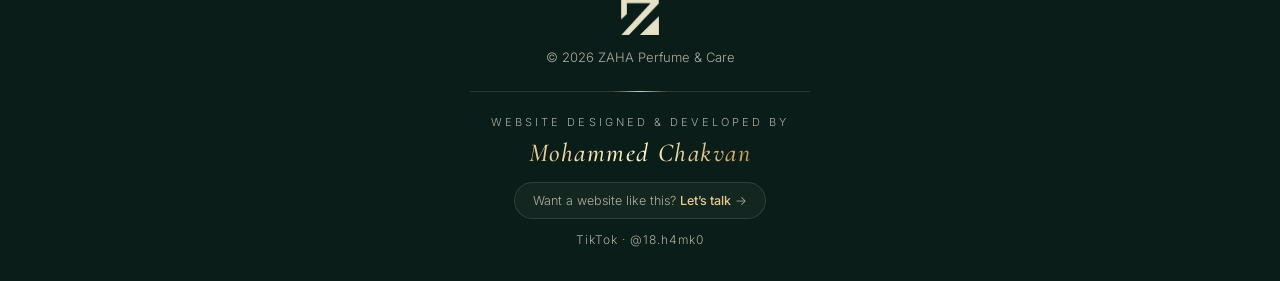
==== commit ec1717f2: "Add files via upload" ====
--- a/index.html
+++ b/index.html
@@ -9,28 +9,28 @@
 <meta name="description" content="ZAHA Perfume &amp; Care: premium perfumes delivered across Iraq and the Kurdistan Region.">
 <link rel="preconnect" href="https://fonts.googleapis.com"><link rel="preconnect" href="https://fonts.gstatic.com" crossorigin>
 <link href="https://fonts.googleapis.com/css2?family=Cormorant+Garamond:ital,wght@0,400;0,500;0,600;1,400&amp;family=Inter:wght@300;400;500&amp;family=Noto+Naskh+Arabic:wght@400;600&amp;display=swap" rel="stylesheet">
-<link rel="stylesheet" href="style.css?v=3">
+<link rel="stylesheet" href="style.css?v=4">
 </head>
 <body>
 <div class="splash" aria-hidden="true"><img src="logo-mark.png" alt=""></div>
 <div class="prog" id="prog"></div>
 <header><div class="wrap bar">
 <a class="logo" href="#top"><img src="logo-mark.png" alt=""><span>ZAHA</span></a>
-<div class="tools"><button type="button" class="cartbtn" id="cartBtn" aria-label="Cart"><svg viewBox="0 0 24 24" fill="none" stroke="currentColor" stroke-width="2" stroke-linecap="round" stroke-linejoin="round" aria-hidden="true"><path d="M6 8h12l-1 12H7L6 8z"/><path d="M9 8V6a3 3 0 0 1 6 0v2"/></svg><span class="bd" id="cc" hidden>0</span></button><a class="pill solid" href="https://wa.me/9647509316163" target="_blank" rel="noopener">Order</a></div>
+<div class="tools"><button type="button" class="pill lang" id="langBtn" aria-label="Language">کوردی</button><button type="button" class="cartbtn" id="cartBtn" aria-label="Cart"><svg viewBox="0 0 24 24" fill="none" stroke="currentColor" stroke-width="2" stroke-linecap="round" stroke-linejoin="round" aria-hidden="true"><path d="M6 8h12l-1 12H7L6 8z"/><path d="M9 8V6a3 3 0 0 1 6 0v2"/></svg><span class="bd" id="cc" hidden>0</span></button><a class="pill solid" href="https://wa.me/9647509316163" target="_blank" rel="noopener" data-t="order_h">Order</a></div>
 </div></header>
 <main id="top">
 <div class="hero"><i class="glow g1"></i><i class="glow g2"></i><div class="wrap">
 <img class="hero-logo" src="logo.png" alt="ZAHA Perfume &amp; Care">
 <div class="tag">Feel the Luxury</div>
-<p class="sub">Premium perfumes delivered to your door across Iraq and the Kurdistan Region.</p>
-<div class="btns"><a class="btn fill" href="#collections">Shop perfumes</a><a class="btn" href="https://wa.me/9647509316163" target="_blank" rel="noopener">WhatsApp</a></div>
+<p class="sub" data-t="sub">Premium perfumes delivered to your door across Iraq and the Kurdistan Region.</p>
+<div class="btns"><a class="btn fill" href="#collections" data-t="shop">Shop perfumes</a><a class="btn" href="https://wa.me/9647509316163" target="_blank" rel="noopener" data-t="wa">WhatsApp</a></div>
 </div><a class="cue" href="#collections" aria-label="Scroll"><i></i></a></div>
 
 <div class="marq" aria-hidden="true"><div class="mt"><span>ZAHA ✦ PERFUME &amp; CARE ✦ FEEL THE LUXURY ✦ </span><span>ZAHA ✦ PERFUME &amp; CARE ✦ FEEL THE LUXURY ✦ </span><span>ZAHA ✦ PERFUME &amp; CARE ✦ FEEL THE LUXURY ✦ </span><span>ZAHA ✦ PERFUME &amp; CARE ✦ FEEL THE LUXURY ✦ </span></div></div>
 
 <section id="collections"><div class="wrap">
-<div class="eyebrow rv">Collection</div>
-<h2 class="rv">Our perfumes</h2>
+<div class="eyebrow rv" data-t="col">Collection</div>
+<h2 class="rv" data-t="ours">Our perfumes</h2>
 <p class="count-line" id="countLine" aria-live="polite"></p>
 <div class="searchbar" id="searchbar"><div class="sb-in">
 <svg viewBox="0 0 24 24" fill="none" stroke="currentColor" stroke-width="2" stroke-linecap="round" stroke-linejoin="round" aria-hidden="true"><circle cx="11" cy="11" r="7"/><path d="m20 20-3.5-3.5"/></svg>
@@ -41,29 +41,29 @@
 </div></section>
 
 <section class="steps"><div class="wrap">
-<div class="eyebrow rv">How to order</div>
-<h2 class="rv">Three simple steps</h2>
+<div class="eyebrow rv" data-t="how">How to order</div>
+<h2 class="rv" data-t="three">Three simple steps</h2>
 <div class="grid3">
-<div class="step rv"><b>1</b><h3>Pick</h3><p>Open a perfume and see every detail.</p></div>
-<div class="step rv"><b>2</b><h3>Order</h3><p>One tap sends it to us on WhatsApp.</p></div>
-<div class="step rv"><b>3</b><h3>Delivered</h3><p>Straight to your door in Iraq and Kurdistan.</p></div>
+<div class="step rv"><b>1</b><h3 data-t="s1h">Pick</h3><p data-t="s1p">Open a perfume and see every detail.</p></div>
+<div class="step rv"><b>2</b><h3 data-t="s2h">Order</h3><p data-t="s2p">One tap sends it to us on WhatsApp.</p></div>
+<div class="step rv"><b>3</b><h3 data-t="s3h">Delivered</h3><p data-t="s3p">Straight to your door in Iraq and Kurdistan.</p></div>
 </div></div></section>
 
 <section class="ivory" id="about"><div class="wrap about">
-<div class="rv"><div class="eyebrow">About us</div>
-<h2>Luxury, at your doorstep</h2>
-<p>Founded in 2024, ZAHA Perfume & Care is a luxury online store offering premium perfumes, skincare, personal care products and elegant gifts, with a seamless shopping experience.</p></div>
+<div class="rv"><div class="eyebrow" data-t="ab">About us</div>
+<h2 data-t="abh">Luxury, at your doorstep</h2>
+<p data-t="abp">Founded in 2024, ZAHA Perfume & Care is a luxury online store offering premium perfumes, skincare, personal care products and elegant gifts, with a seamless shopping experience.</p></div>
 <div class="feat rv">
-<div><b>Premium quality</b><span>Carefully selected products.</span></div>
-<div><b>Exceptional service</b><span>Personal help on WhatsApp.</span></div>
-<div><b>Delivery across Iraq & Kurdistan</b><span>Straight to your door.</span></div>
+<div><b data-t="f1">Premium quality</b><span data-t="f1s">Carefully selected products.</span></div>
+<div><b data-t="f2">Exceptional service</b><span data-t="f2s">Personal help on WhatsApp.</span></div>
+<div><b data-t="f3">Delivery across Iraq & Kurdistan</b><span data-t="f3s">Straight to your door.</span></div>
 </div></div></section>
 
 <section id="contact"><div class="wrap cta">
-<div class="eyebrow rv">Contact</div>
-<h2 class="rv">Find your signature scent</h2>
-<p class="rv">Message us and we’ll help you choose.</p>
-<a class="btn fill rv" href="https://wa.me/9647509316163" target="_blank" rel="noopener">Chat on WhatsApp</a>
+<div class="eyebrow rv" data-t="ct">Contact</div>
+<h2 class="rv" data-t="cth">Find your signature scent</h2>
+<p class="rv" data-t="ctp">Message us and we’ll help you choose.</p>
+<a class="btn fill rv" href="https://wa.me/9647509316163" target="_blank" rel="noopener" data-t="cwa">Chat on WhatsApp</a>
 <div class="soc rv">
 <a class="pill" href="https://www.instagram.com/zaha_perfume_care" target="_blank" rel="noopener">Instagram</a>
 <a class="pill" href="https://www.facebook.com/share/1GRAE7VTtz/" target="_blank" rel="noopener">Facebook</a>
@@ -82,6 +82,6 @@
 <div class="toast" id="toast" role="status" aria-live="polite"></div>
 
 <script src="config.js"></script>
-<script src="script.js?v=3" defer></script>
+<script src="script.js?v=4" defer></script>
 </body>
 </html>
--- a/style.css
+++ b/style.css
@@ -302,3 +302,18 @@
 /* ===== toast ===== */
 .toast{position:fixed;left:50%;bottom:calc(24px + env(safe-area-inset-bottom,0px));z-index:200;translate:-50% 20px;opacity:0;pointer-events:none;background:var(--ivory);color:#10241f;padding:10px 22px;border-radius:30px;font-size:14px;font-weight:500;box-shadow:0 10px 30px rgba(0,0,0,.4);transition:.3s}
 .toast.on{opacity:1;translate:-50% 0}
+
+
+/* ===== language switch + Kurdish (RTL) ===== */
+.pill.lang{padding:4px 14px;font-family:'Noto Naskh Arabic',Inter,sans-serif;font-size:14px;line-height:1.6;color:var(--gold);border-color:rgba(230,201,139,.4)}
+[dir=rtl] .btn,[dir=rtl] .pill,[dir=rtl] .count-line,[dir=rtl] .sub,[dir=rtl] .eyebrow,[dir=rtl] .dt-h{letter-spacing:0}
+[dir=rtl] .pbrand,[dir=rtl] .logo span{direction:ltr;unicode-bidi:isolate}
+[dir=rtl] .pname,[dir=rtl] .dt-in h3,[dir=rtl] .cin b{line-height:1.5}
+[dir=rtl] h2,[dir=rtl] h3,[dir=rtl] .feat b{font-family:'Noto Naskh Arabic','Cormorant Garamond',serif;font-weight:600}
+[dir=rtl] h2{line-height:1.5}
+[dir=rtl] .sb-in input{text-align:start}
+
+/* Kurdish: keep prices as "40,000 IQD" and let the toast breathe */
+[dir=rtl] .pprice,[dir=rtl] .dt-price{direction:ltr;justify-content:flex-end}
+[dir=rtl] .sum b,[dir=rtl] .cin span{direction:ltr;unicode-bidi:isolate}
+.toast{width:max-content;max-width:88vw;text-align:center}
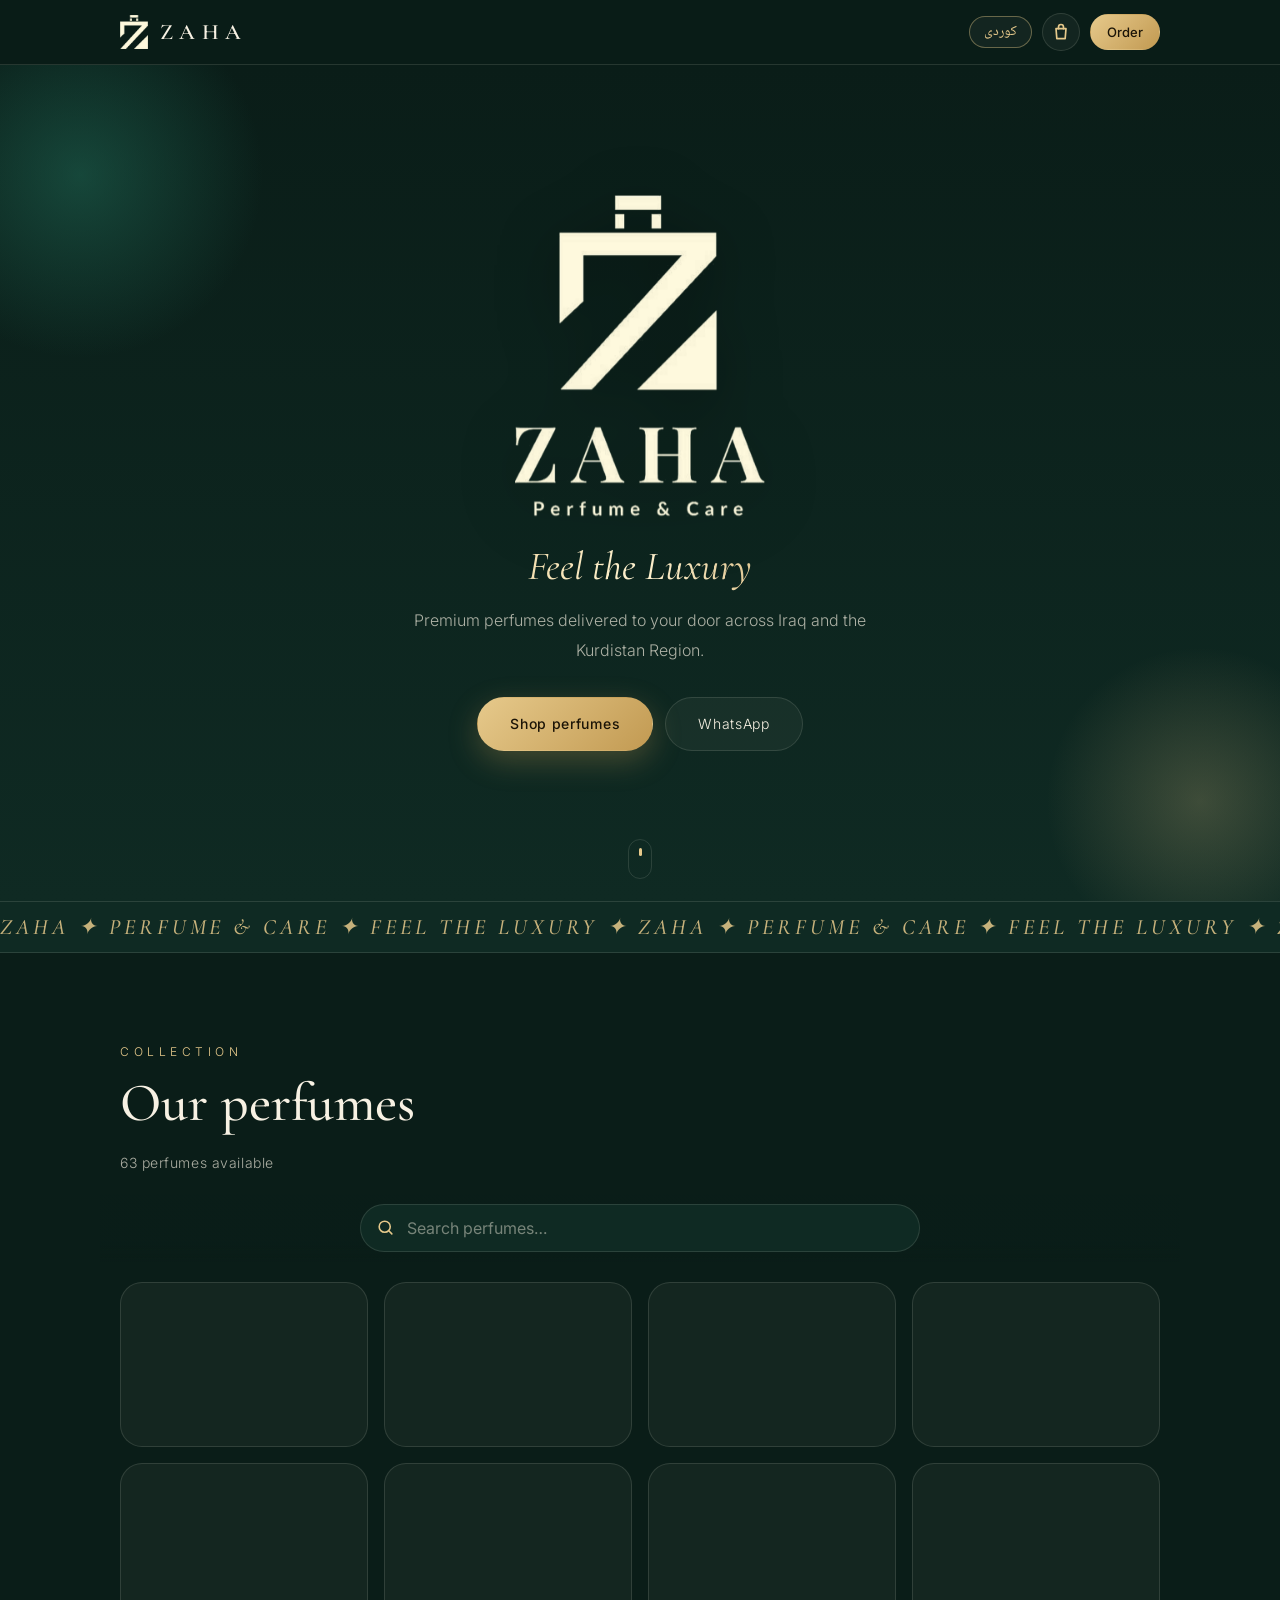
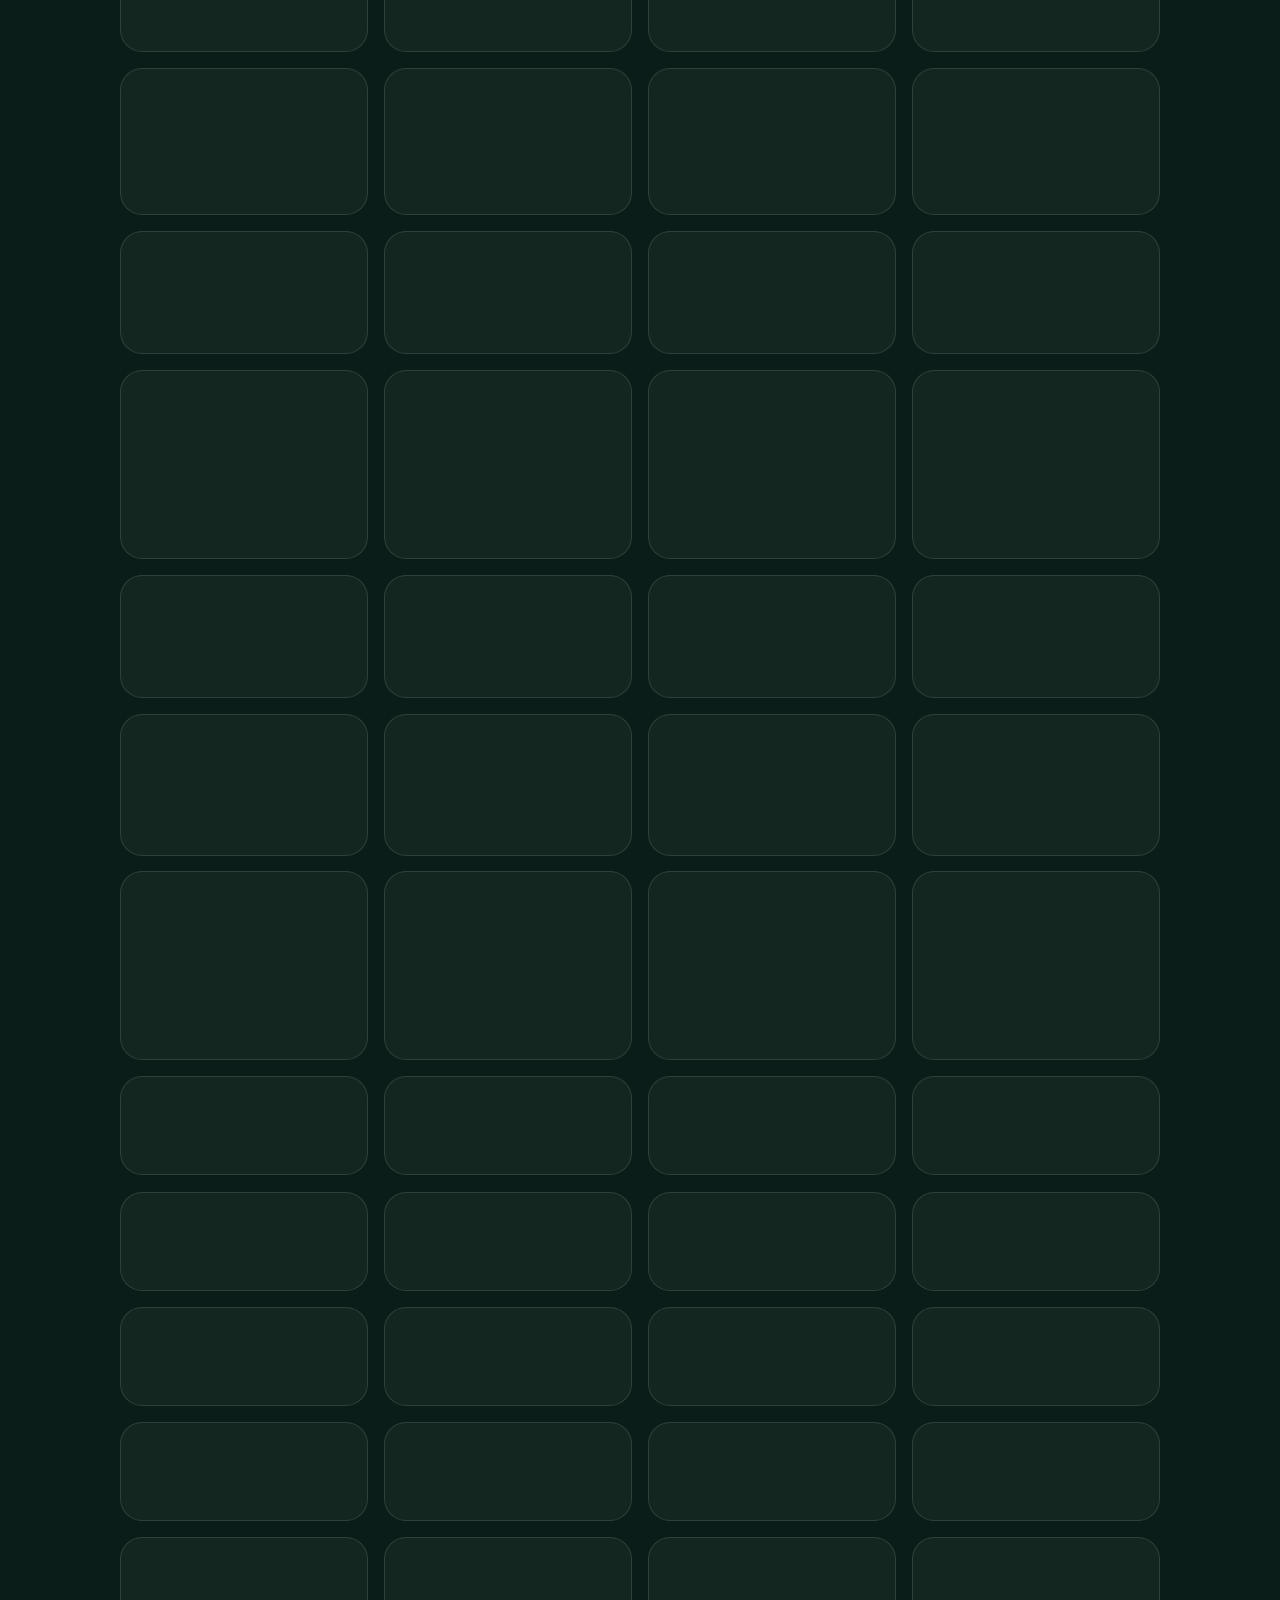
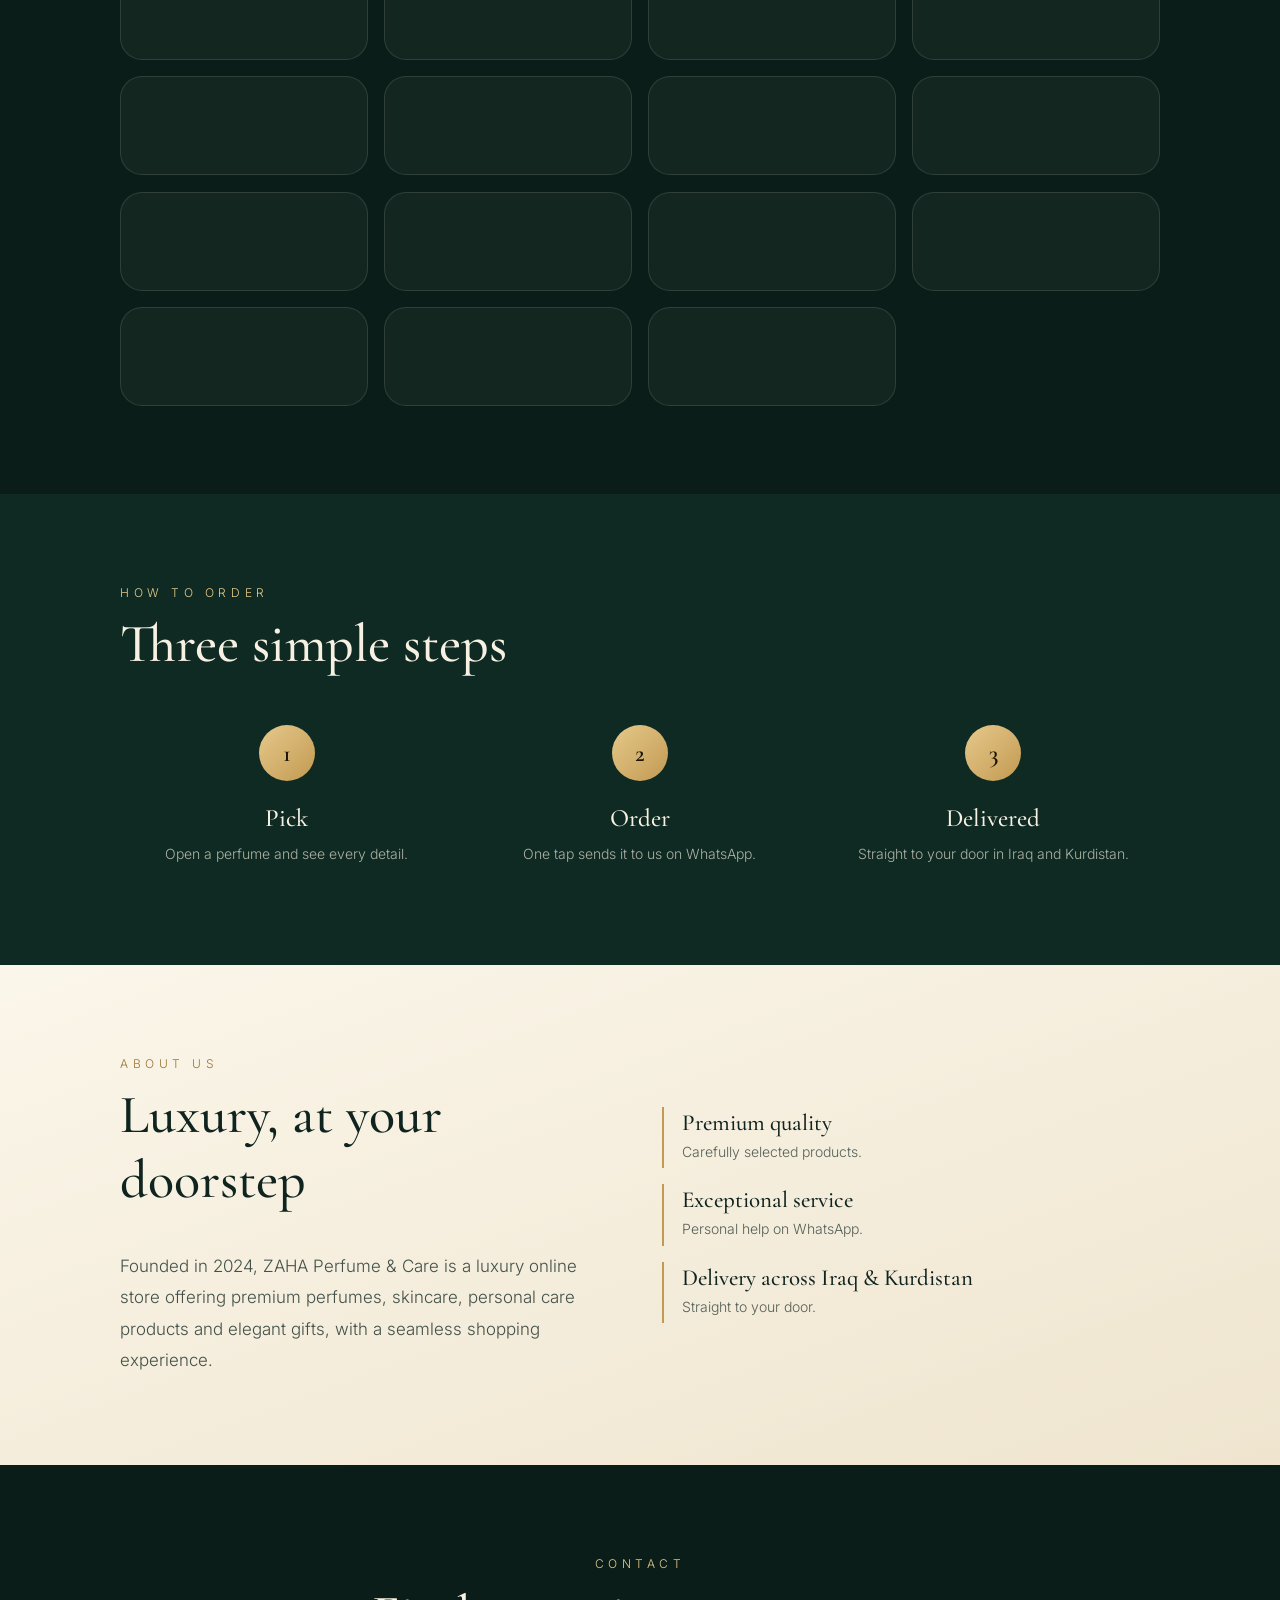
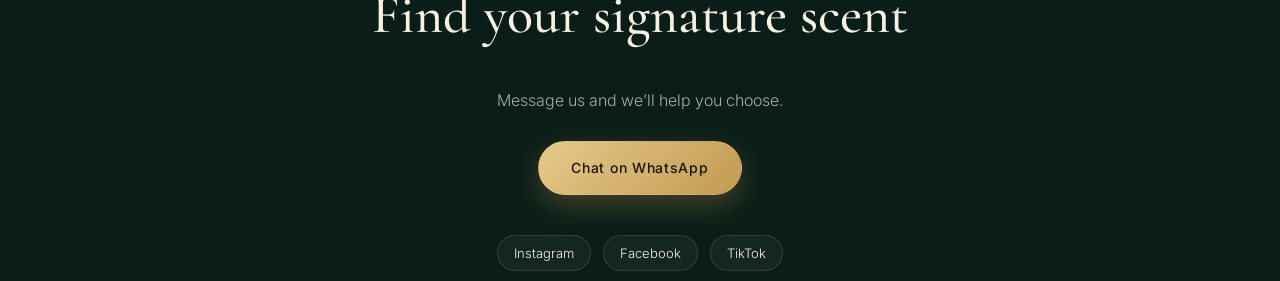
==== commit e897c2a3: "Update index.html" ====
--- a/index.html
+++ b/index.html
@@ -34,7 +34,7 @@
 <p class="count-line" id="countLine" aria-live="polite"></p>
 <div class="searchbar" id="searchbar"><div class="sb-in">
 <svg viewBox="0 0 24 24" fill="none" stroke="currentColor" stroke-width="2" stroke-linecap="round" stroke-linejoin="round" aria-hidden="true"><circle cx="11" cy="11" r="7"/><path d="m20 20-3.5-3.5"/></svg>
-<input id="q" type="search" placeholder="Search perfumes… | بگەڕێ بۆ عەتر" enterkeyhint="search" autocomplete="off" autocapitalize="off" spellcheck="false" aria-label="Search perfumes">
+<input id="q" type="search" placeholder="Search perfumes… | ل وێ گولاڤێ بگەرە یا د لێ تە دخازیت " enterkeyhint="search" autocomplete="off" autocapitalize="off" spellcheck="false" aria-label="Search perfumes">
 <button type="button" id="qClear" class="hide" aria-label="Clear">✕</button>
 </div></div>
 <div class="pgrid shop" id="shop"></div>
@@ -84,4 +84,4 @@
 <script src="config.js"></script>
 <script src="script.js?v=4" defer></script>
 </body>
-</html>+</html>
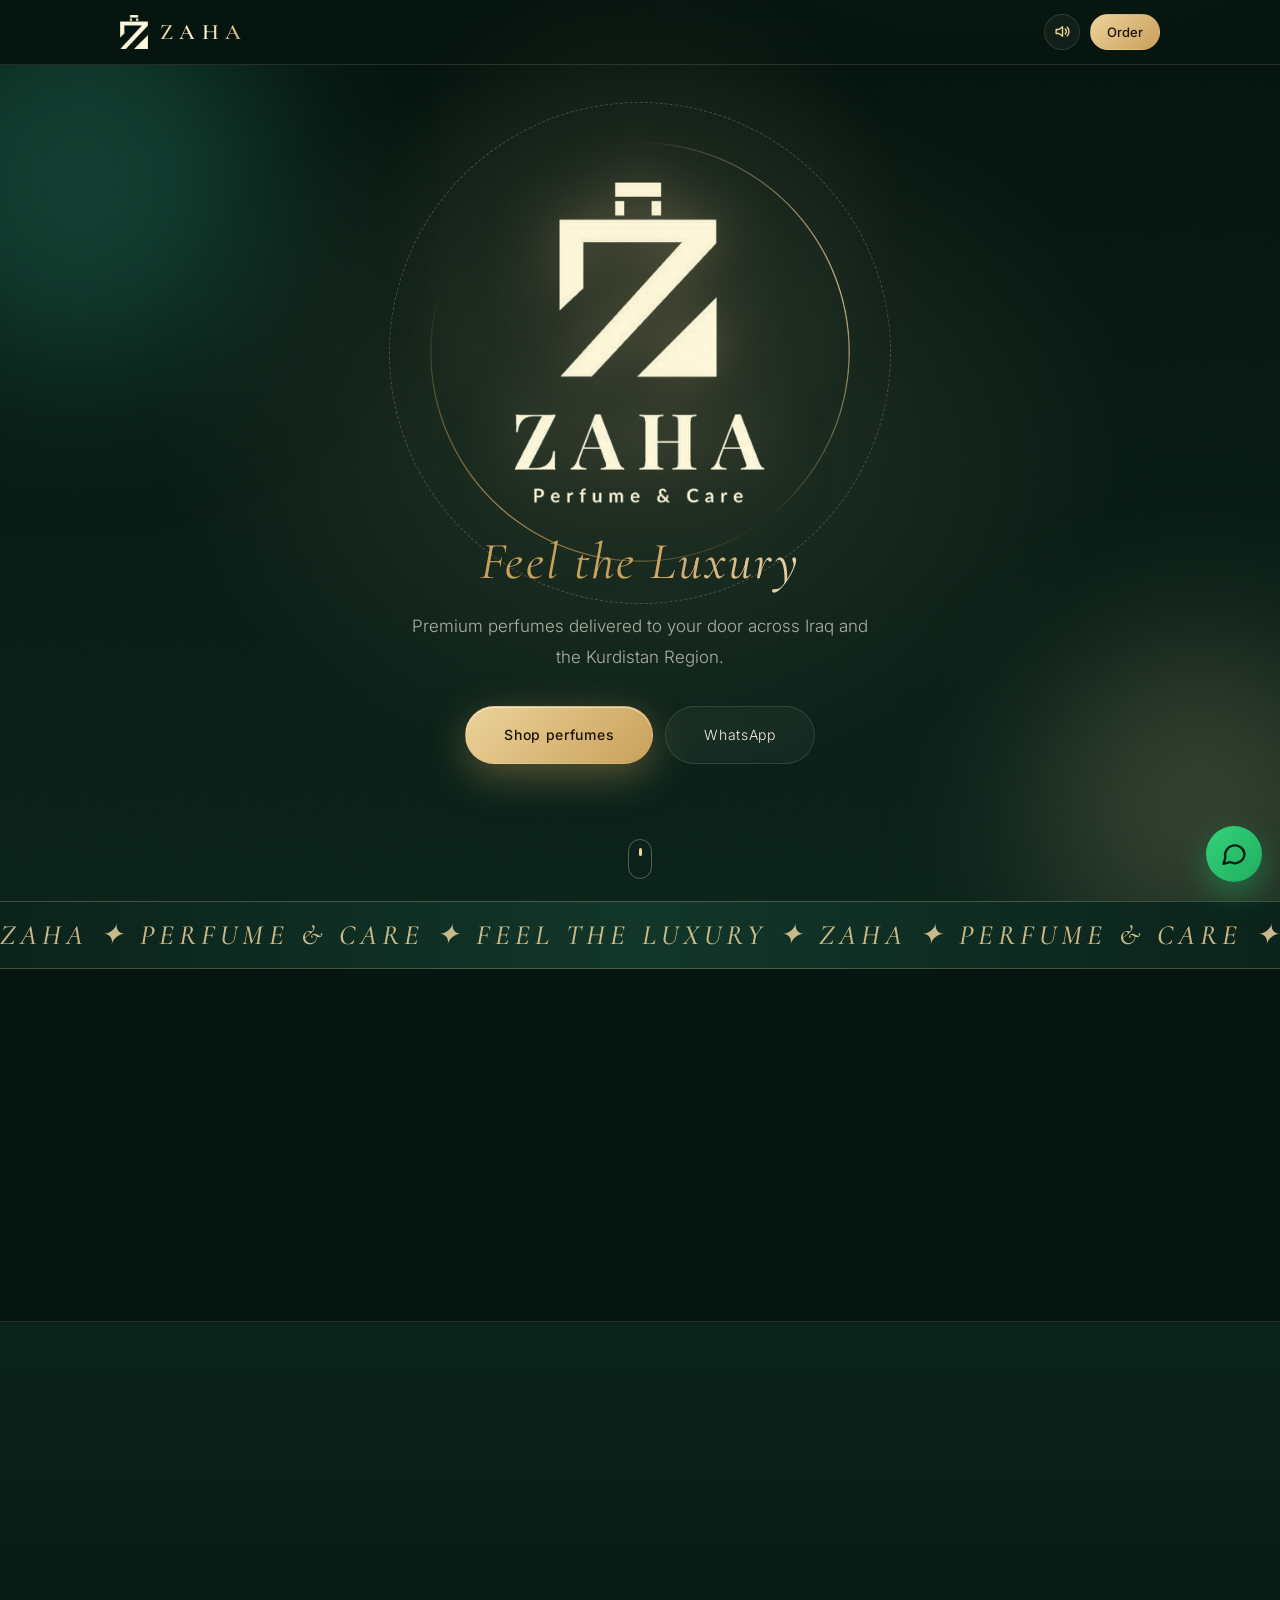
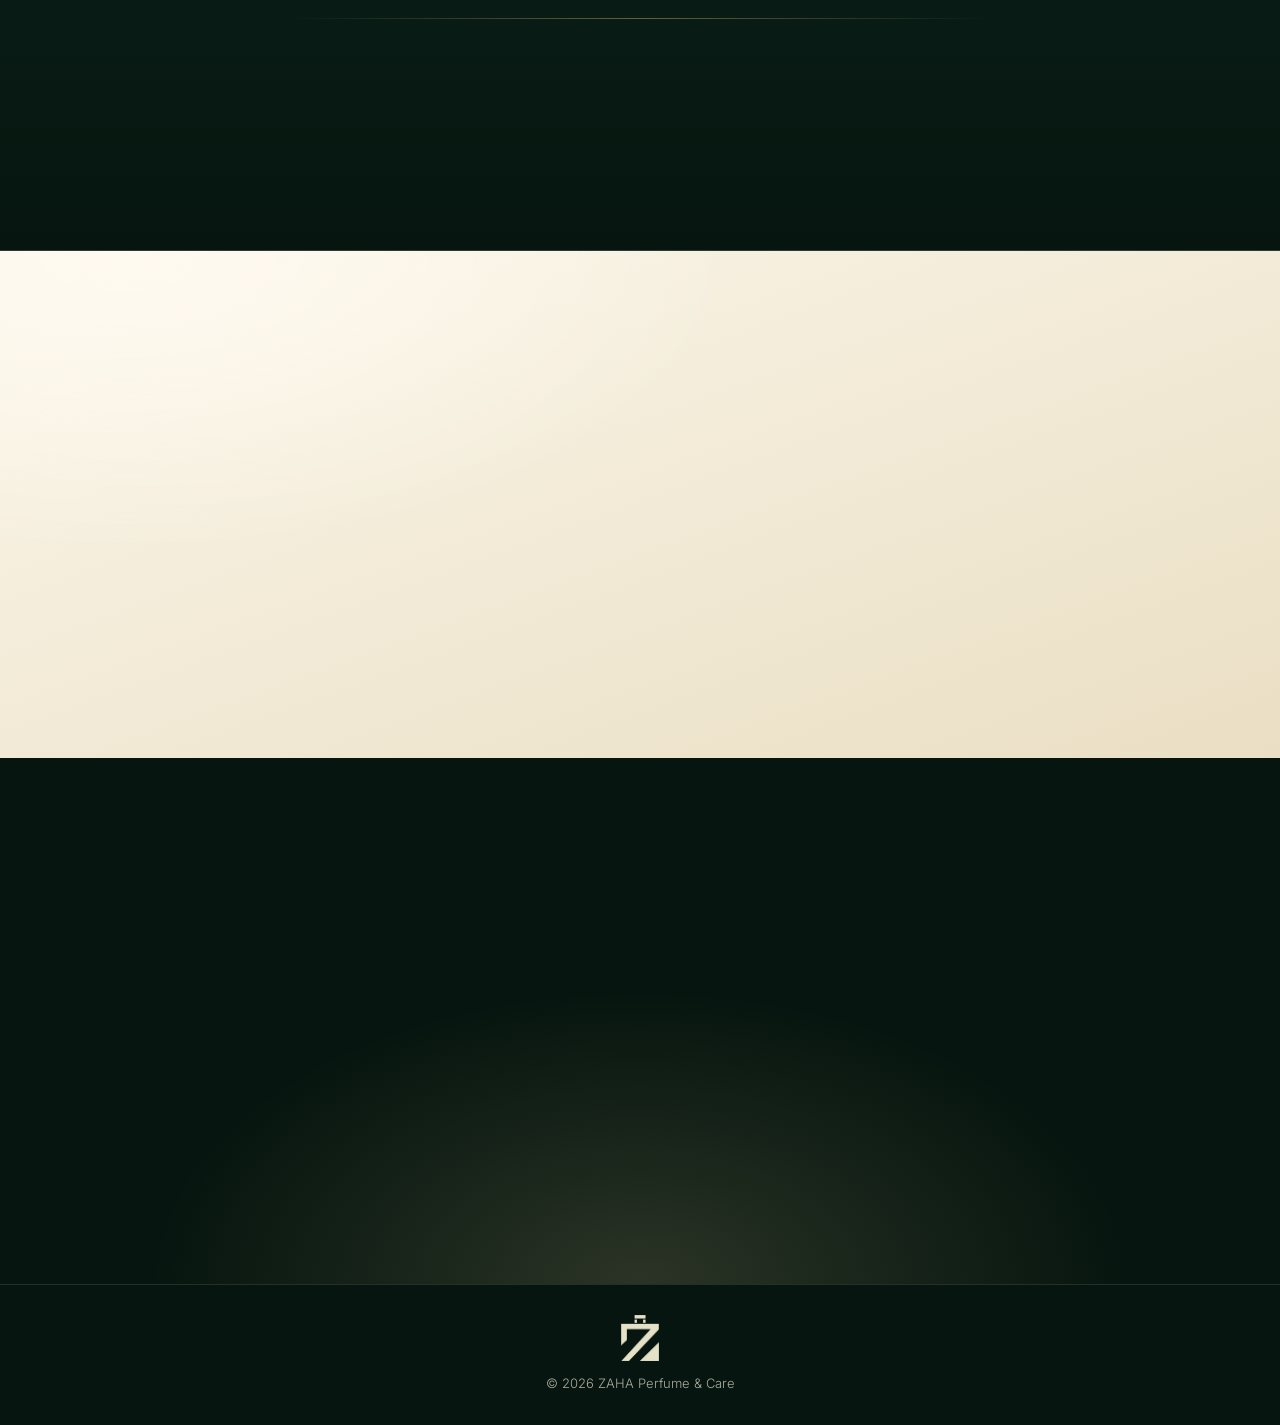
==== commit 97070050: "Add files via upload" ====
--- a/index.html
+++ b/index.html
@@ -7,81 +7,69 @@
 <link rel="icon" href="favicon.png">
 <title>ZAHA | Perfume &amp; Care</title>
 <meta name="description" content="ZAHA Perfume &amp; Care: premium perfumes delivered across Iraq and the Kurdistan Region.">
-<link rel="preconnect" href="https://fonts.googleapis.com"><link rel="preconnect" href="https://fonts.gstatic.com" crossorigin>
 <link href="https://fonts.googleapis.com/css2?family=Cormorant+Garamond:ital,wght@0,400;0,500;0,600;1,400&amp;family=Inter:wght@300;400;500&amp;family=Noto+Naskh+Arabic:wght@400;600&amp;display=swap" rel="stylesheet">
-<link rel="stylesheet" href="style.css?v=4">
+<link rel="stylesheet" href="style.css">
 </head>
 <body>
 <div class="splash" aria-hidden="true"><img src="logo-mark.png" alt=""></div>
 <div class="prog" id="prog"></div>
 <header><div class="wrap bar">
 <a class="logo" href="#top"><img src="logo-mark.png" alt=""><span>ZAHA</span></a>
-<div class="tools"><button type="button" class="pill lang" id="langBtn" aria-label="Language">کوردی</button><button type="button" class="cartbtn" id="cartBtn" aria-label="Cart"><svg viewBox="0 0 24 24" fill="none" stroke="currentColor" stroke-width="2" stroke-linecap="round" stroke-linejoin="round" aria-hidden="true"><path d="M6 8h12l-1 12H7L6 8z"/><path d="M9 8V6a3 3 0 0 1 6 0v2"/></svg><span class="bd" id="cc" hidden>0</span></button><a class="pill solid" href="https://wa.me/9647509316163" target="_blank" rel="noopener" data-t="order_h">Order</a></div>
+<div class="tools"><button type="button" class="snd" id="snd" aria-label="Sound" aria-pressed="true"><svg viewBox="0 0 24 24" fill="none" stroke="currentColor" stroke-width="1.8" stroke-linecap="round" stroke-linejoin="round"><path d="M4 9.5h3.5L12 6v12l-4.5-3.5H4z"/><path class="w" d="M15.5 9a4 4 0 0 1 0 6M18 6.5a8 8 0 0 1 0 11"/><path class="x" d="M15.5 9.5l5 5m0-5l-5 5"/></svg></button><a class="pill solid" href="https://wa.me/9647509316163" target="_blank" rel="noopener">Order</a></div>
 </div></header>
 <main id="top">
 <div class="hero"><i class="glow g1"></i><i class="glow g2"></i><div class="wrap">
 <img class="hero-logo" src="logo.png" alt="ZAHA Perfume &amp; Care">
 <div class="tag">Feel the Luxury</div>
-<p class="sub" data-t="sub">Premium perfumes delivered to your door across Iraq and the Kurdistan Region.</p>
-<div class="btns"><a class="btn fill" href="#collections" data-t="shop">Shop perfumes</a><a class="btn" href="https://wa.me/9647509316163" target="_blank" rel="noopener" data-t="wa">WhatsApp</a></div>
+<p class="sub">Premium perfumes delivered to your door across Iraq and the Kurdistan Region.</p>
+<div class="btns"><a class="btn fill" href="#collections">Shop perfumes</a><a class="btn" href="https://wa.me/9647509316163" target="_blank" rel="noopener">WhatsApp</a></div>
 </div><a class="cue" href="#collections" aria-label="Scroll"><i></i></a></div>
 
 <div class="marq" aria-hidden="true"><div class="mt"><span>ZAHA ✦ PERFUME &amp; CARE ✦ FEEL THE LUXURY ✦ </span><span>ZAHA ✦ PERFUME &amp; CARE ✦ FEEL THE LUXURY ✦ </span><span>ZAHA ✦ PERFUME &amp; CARE ✦ FEEL THE LUXURY ✦ </span><span>ZAHA ✦ PERFUME &amp; CARE ✦ FEEL THE LUXURY ✦ </span></div></div>
 
 <section id="collections"><div class="wrap">
-<div class="eyebrow rv" data-t="col">Collection</div>
-<h2 class="rv" data-t="ours">Our perfumes</h2>
-<p class="count-line" id="countLine" aria-live="polite"></p>
-<div class="searchbar" id="searchbar"><div class="sb-in">
-<svg viewBox="0 0 24 24" fill="none" stroke="currentColor" stroke-width="2" stroke-linecap="round" stroke-linejoin="round" aria-hidden="true"><circle cx="11" cy="11" r="7"/><path d="m20 20-3.5-3.5"/></svg>
-<input id="q" type="search" placeholder="Search perfumes… | ل وێ گولاڤێ بگەرە یا د لێ تە دخازیت " enterkeyhint="search" autocomplete="off" autocapitalize="off" spellcheck="false" aria-label="Search perfumes">
-<button type="button" id="qClear" class="hide" aria-label="Clear">✕</button>
-</div></div>
+<div class="eyebrow rv">Collection</div>
+<h2 class="rv">Our perfumes</h2>
 <div class="pgrid shop" id="shop"></div>
 </div></section>
 
 <section class="steps"><div class="wrap">
-<div class="eyebrow rv" data-t="how">How to order</div>
-<h2 class="rv" data-t="three">Three simple steps</h2>
+<div class="eyebrow rv">How to order</div>
+<h2 class="rv">Three simple steps</h2>
 <div class="grid3">
-<div class="step rv"><b>1</b><h3 data-t="s1h">Pick</h3><p data-t="s1p">Open a perfume and see every detail.</p></div>
-<div class="step rv"><b>2</b><h3 data-t="s2h">Order</h3><p data-t="s2p">One tap sends it to us on WhatsApp.</p></div>
-<div class="step rv"><b>3</b><h3 data-t="s3h">Delivered</h3><p data-t="s3p">Straight to your door in Iraq and Kurdistan.</p></div>
+<div class="step rv"><b>1</b><h3>Pick</h3><p>Open a perfume and see every detail.</p></div>
+<div class="step rv"><b>2</b><h3>Order</h3><p>One tap sends it to us on WhatsApp.</p></div>
+<div class="step rv"><b>3</b><h3>Delivered</h3><p>Straight to your door in Iraq and Kurdistan.</p></div>
 </div></div></section>
 
 <section class="ivory" id="about"><div class="wrap about">
-<div class="rv"><div class="eyebrow" data-t="ab">About us</div>
-<h2 data-t="abh">Luxury, at your doorstep</h2>
-<p data-t="abp">Founded in 2024, ZAHA Perfume & Care is a luxury online store offering premium perfumes, skincare, personal care products and elegant gifts, with a seamless shopping experience.</p></div>
+<div class="rv"><div class="eyebrow">About us</div>
+<h2>Luxury, at your doorstep</h2>
+<p>Founded in 2024, ZAHA Perfume & Care is a luxury online store offering premium perfumes, skincare, personal care products and elegant gifts, with a seamless shopping experience.</p></div>
 <div class="feat rv">
-<div><b data-t="f1">Premium quality</b><span data-t="f1s">Carefully selected products.</span></div>
-<div><b data-t="f2">Exceptional service</b><span data-t="f2s">Personal help on WhatsApp.</span></div>
-<div><b data-t="f3">Delivery across Iraq & Kurdistan</b><span data-t="f3s">Straight to your door.</span></div>
+<div><b>Premium quality</b><span>Carefully selected products.</span></div>
+<div><b>Exceptional service</b><span>Personal help on WhatsApp.</span></div>
+<div><b>Delivery across Iraq & Kurdistan</b><span>Straight to your door.</span></div>
 </div></div></section>
 
 <section id="contact"><div class="wrap cta">
-<div class="eyebrow rv" data-t="ct">Contact</div>
-<h2 class="rv" data-t="cth">Find your signature scent</h2>
-<p class="rv" data-t="ctp">Message us and we’ll help you choose.</p>
-<a class="btn fill rv" href="https://wa.me/9647509316163" target="_blank" rel="noopener" data-t="cwa">Chat on WhatsApp</a>
+<div class="eyebrow rv">Contact</div>
+<h2 class="rv">Find your signature scent</h2>
+<p class="rv">Message us and we’ll help you choose.</p>
+<a class="btn fill rv" href="https://wa.me/9647509316163" target="_blank" rel="noopener">Chat on WhatsApp</a>
 <div class="soc rv">
 <a class="pill" href="https://www.instagram.com/zaha_perfume_care" target="_blank" rel="noopener">Instagram</a>
 <a class="pill" href="https://www.facebook.com/share/1GRAE7VTtz/" target="_blank" rel="noopener">Facebook</a>
 <a class="pill" href="https://www.tiktok.com/@zaha_perfume_care" target="_blank" rel="noopener">TikTok</a>
 </div></div></section>
 </main>
-<footer><img src="logo-mark.png" alt="">© 2026 ZAHA Perfume &amp; Care
-<div class="credit"><span class="credit-line">Website designed &amp; developed by</span>
-<a class="credit-name" href="https://wa.me/9647508863907" target="_blank" rel="noopener">Mohammed Chakvan</a>
-<a class="credit-cta" href="https://wa.me/9647508863907" target="_blank" rel="noopener">Want a website like this? <b>Let’s talk</b> →</a>
-<a class="credit-tt" href="https://www.tiktok.com/@18.h4mk0?_r=1&amp;_t=ZS-9Aef3ol1jYz" target="_blank" rel="noopener">TikTok · @18.h4mk0</a></div></footer>
+<footer><img src="logo-mark.png" alt="">© 2026 ZAHA Perfume &amp; Care</footer>
 
+<a class="fab" href="https://wa.me/9647509316163" target="_blank" rel="noopener" aria-label="WhatsApp"><svg viewBox="0 0 24 24" fill="none" stroke="currentColor" stroke-width="2" stroke-linecap="round" stroke-linejoin="round"><path d="M21 11.5a8.4 8.4 0 0 1-12.4 7.4L3 20.5l1.6-5.4A8.4 8.4 0 1 1 21 11.5z"/></svg></a>
 <div class="dt" id="dt" aria-hidden="true"><div class="dt-sheet" role="dialog" aria-modal="true"><button type="button" class="dt-x" id="dtX" aria-label="Close">✕</button><div id="dtBody"></div></div></div>
 
-<div class="dt" id="ct" aria-hidden="true"><div class="dt-sheet" role="dialog" aria-modal="true"><button type="button" class="dt-x" id="ctX" aria-label="Close">✕</button><div class="ct-in" id="ctBody"></div></div></div>
-<div class="toast" id="toast" role="status" aria-live="polite"></div>
-
-<script src="config.js"></script>
-<script src="script.js?v=4" defer></script>
+<script src="products.js"></script>
+<script src="script.js"></script>
+<script src="luxe.js"></script>
 </body>
 </html>
--- a/style.css
+++ b/style.css
@@ -9,7 +9,7 @@
 .hide{display:none!important}
 .wrap{max-width:1080px;margin:auto;padding:0 20px}
 h1,h2,h3{font-family:'Cormorant Garamond','Noto Naskh Arabic',serif;font-weight:500}
-header{position:sticky;top:0;z-index:20;background:rgba(10,29,24,.94);border-bottom:1px solid var(--line)}
+header{position:sticky;top:0;z-index:20;background:rgba(10,29,24,.78);backdrop-filter:blur(16px);border-bottom:1px solid var(--line)}
 .bar{display:flex;align-items:center;justify-content:space-between;height:64px}
 .logo{display:flex;align-items:center;gap:12px}
 .logo img{height:34px;width:auto}
@@ -19,9 +19,9 @@
 .pill:hover{border-color:var(--gold);color:var(--gold)}
 .pill.solid{background:linear-gradient(135deg,var(--gold),var(--gold2));border-color:transparent;color:#1b1407;font-weight:500}
 .hero{position:relative;overflow:hidden;min-height:calc(100vh - 64px);display:grid;place-items:center;text-align:center;padding:50px 0 70px;background:linear-gradient(180deg,var(--bg),var(--bg2))}
-.glow{position:absolute;border-radius:50%;pointer-events:none}
-.g1{width:380px;height:380px;background:radial-gradient(circle,rgba(36,120,98,.45),transparent 68%);top:-80px;inset-inline-start:-110px;animation:dr 14s ease-in-out infinite}
-.g2{width:320px;height:320px;background:radial-gradient(circle,rgba(230,201,139,.22),transparent 68%);bottom:-60px;inset-inline-end:-80px;animation:dr 17s ease-in-out infinite reverse}
+.glow{position:absolute;border-radius:50%;filter:blur(80px);pointer-events:none}
+.g1{width:380px;height:380px;background:rgba(36,120,98,.42);top:-80px;inset-inline-start:-110px;animation:dr 14s ease-in-out infinite}
+.g2{width:320px;height:320px;background:rgba(230,201,139,.2);bottom:-60px;inset-inline-end:-80px;animation:dr 17s ease-in-out infinite reverse}
 @keyframes dr{50%{transform:translate(30px,26px)}}
 .hero .wrap{position:relative}
 .hero-logo{width:min(250px,60vw);height:auto;display:block;margin:0 auto 22px;filter:drop-shadow(0 12px 30px rgba(0,0,0,.35))}
@@ -73,7 +73,7 @@
 .soc{display:flex;gap:12px;justify-content:center;flex-wrap:wrap;margin-top:30px}
 footer{border-top:1px solid var(--line);padding:30px 0;text-align:center;color:var(--mute);font-size:13px}
 footer img{height:46px;display:block;margin:0 auto 10px;opacity:.9}
-.rv{opacity:0;transform:translateY(28px);transition:opacity .8s,transform .8s cubic-bezier(.2,.8,.2,1)}.rv.in{opacity:1;transform:none}
+.rv{opacity:0;transform:translateY(34px);filter:blur(8px);transition:opacity 1s,transform 1s cubic-bezier(.2,.8,.2,1),filter 1s}.rv.in{opacity:1;transform:none;filter:none}
 /* products */
 .ov{position:fixed;inset:0;z-index:50;background:var(--bg);overflow-y:auto;display:none;padding-bottom:50px}
 .ov.on{display:block;animation:ovin .35s}
@@ -83,10 +83,10 @@
 .ov-sp{width:84px}
 .pgrid{display:grid;grid-template-columns:repeat(2,1fr);gap:12px;padding-top:22px}
 .pc{position:relative;display:flex;flex-direction:column;text-align:start;cursor:pointer;background:var(--glass);border:1px solid var(--line);border-radius:22px;overflow:hidden;transition:.35s;padding:0}
-.pc:hover{border-color:var(--gold);box-shadow:0 16px 36px rgba(0,0,0,.35)}
+.pc:hover{--ty:-6px;border-color:var(--gold);box-shadow:0 16px 36px rgba(0,0,0,.35)}
 .pimg{position:relative;aspect-ratio:4/5;background:radial-gradient(circle at 50% 36%,var(--bg3),var(--bg2));display:grid;place-items:center;overflow:hidden}
-.pimg img{width:100%;height:100%;object-fit:cover;display:block;transition:transform .5s}
-@media(hover:hover){.pc:hover .pimg img{transform:scale(1.05)}}
+.pimg img{width:100%;height:100%;object-fit:cover;display:block;transition:.6s}
+.pc:hover .pimg img{transform:scale(1.06)}
 .pimg svg.ph{width:64px;height:88px;color:var(--gold);opacity:.65}
 .ptag{position:absolute;top:10px;inset-inline-start:10px;background:var(--ivory);color:#10241f;font-size:11px;font-weight:500;padding:0 11px;border-radius:30px;z-index:1}
 .pinfo{padding:12px 14px 15px}
@@ -100,10 +100,10 @@
 .lock b{font-weight:500;font-size:13px;background:rgba(0,0,0,.55);border:1px solid rgba(230,201,139,.5);color:#f3e2b8;border-radius:30px;padding:2px 14px}
 .empty{grid-column:1/-1;text-align:center;color:var(--mute);padding:60px 0}
 /* detail */
-.dt{position:fixed;inset:0;z-index:70;background:rgba(4,12,10,.88);display:none;align-items:flex-end;justify-content:center}
+.dt{position:fixed;inset:0;z-index:70;background:rgba(4,12,10,.78);backdrop-filter:blur(8px);display:none;align-items:flex-end;justify-content:center}
 .dt.on{display:flex;animation:ovin .3s}
 .dt-sheet{position:relative;background:var(--bg2);border:1px solid var(--line);border-radius:28px 28px 0 0;width:100%;max-width:560px;max-height:94vh;overflow-y:auto;padding-bottom:calc(20px + env(safe-area-inset-bottom,0px))}
-.dt-x{position:absolute;top:14px;inset-inline-end:14px;z-index:5;width:40px;height:40px;border-radius:50%;border:1px solid var(--line);background:rgba(10,29,24,.85);font-size:16px;cursor:pointer}
+.dt-x{position:absolute;top:14px;inset-inline-end:14px;z-index:5;width:40px;height:40px;border-radius:50%;border:1px solid var(--line);background:rgba(10,29,24,.7);backdrop-filter:blur(8px);font-size:16px;cursor:pointer}
 .dt-img{position:relative;aspect-ratio:1/1;background:radial-gradient(circle at 50% 38%,var(--bg3),var(--bg));display:grid;place-items:center;overflow:hidden}
 .dt-img img{width:100%;height:100%;object-fit:cover}
 .dt-img svg.ph{width:110px;height:150px;color:var(--gold);opacity:.6}
@@ -142,10 +142,11 @@
 header.sc{background:rgba(10,29,24,.94);box-shadow:0 8px 30px rgba(0,0,0,.35)}
 header.sc .bar{height:54px}
 .hero .wrap>*{animation:rise 1.1s cubic-bezier(.2,.8,.2,1) backwards}
-.hero .hero-logo{animation:rise 1.2s cubic-bezier(.2,.8,.2,1) 1s backwards,fl 7s ease-in-out 2.2s infinite;will-change:transform}
+.hero .hero-logo{animation:rise 1.2s cubic-bezier(.2,.8,.2,1) 1s backwards,fl 7s ease-in-out 2.2s infinite}
 .hero .tag{animation-delay:1.35s}.hero .sub{animation-delay:1.55s}.hero .btns{animation-delay:1.75s}
-@keyframes rise{from{opacity:0;transform:translateY(28px) scale(.97)}}
+@keyframes rise{from{opacity:0;transform:translateY(34px) scale(.96);filter:blur(10px)}}
 @keyframes fl{50%{translate:0 -10px}}
+.glow{translate:0 calc(var(--sy,0)*.22px)}
 .dust{position:absolute;inset:0;overflow:hidden;pointer-events:none}
 .dust i{position:absolute;bottom:-12px;border-radius:50%;background:radial-gradient(circle,#fff3d1,var(--gold) 55%,transparent 70%);opacity:0;animation:dust linear infinite}
 @keyframes dust{0%{transform:translate(0,0);opacity:0}12%{opacity:.85}100%{transform:translate(var(--dx),-105vh);opacity:0}}
@@ -159,11 +160,15 @@
 .btn.fill{position:relative;overflow:hidden}
 .btn.fill::after{content:"";position:absolute;inset:0;background:linear-gradient(105deg,transparent 35%,rgba(255,255,255,.55) 50%,transparent 65%);transform:translateX(-130%);animation:sweep 4.5s ease-in-out 2.5s infinite}
 @keyframes sweep{35%,100%{transform:translateX(130%)}}
-.pc,.cat{transition:transform .25s ease-out,border-color .3s,box-shadow .3s}
-.pc{content-visibility:auto;contain-intrinsic-size:auto 330px}
-@media(hover:hover){.pc:hover,.cat:hover{transform:translateY(-6px)}}
+.pc,.cat{transform:perspective(800px) translateY(var(--ty,0px)) rotateX(var(--rx,0deg)) rotateY(var(--ry,0deg));transition:transform .25s ease-out,border-color .3s,box-shadow .3s;will-change:transform}
+.pc::after{content:"";position:absolute;inset:0;z-index:3;pointer-events:none;opacity:0;transition:opacity .3s;background:radial-gradient(260px circle at var(--mx,50%) var(--my,50%),rgba(255,243,209,.16),transparent 60%)}
+.pc:hover::after{opacity:1}
 .cat::after{content:"";position:absolute;inset:0;pointer-events:none;background:linear-gradient(115deg,transparent 30%,rgba(255,255,255,.14) 50%,transparent 70%);transform:translateX(-130%);transition:transform .9s}
 .cat:hover::after{transform:translateX(130%)}
+.cat svg{animation:bob 5s ease-in-out infinite}
+@keyframes bob{50%{translate:0 -7px}}
+.cat.women svg{animation-delay:-2.5s}
+.ov.on .pc{animation:cardIn .7s cubic-bezier(.2,.8,.2,1) backwards;animation-delay:calc(var(--i,0)*80ms + 150ms)}
 @keyframes cardIn{from{opacity:0;transform:translateY(40px) scale(.94)}}
 .dt.on .dt-sheet{animation:sheet .55s cubic-bezier(.2,.9,.3,1.15)}
 @keyframes sheet{from{opacity:0;transform:translateY(70px) scale(.96)}}
@@ -171,16 +176,16 @@
 @keyframes kb{from{transform:scale(1.18);opacity:.4}}
 .dt.on .dt-in>*{animation:rise .8s cubic-bezier(.2,.8,.2,1) backwards}
 .dt.on .dt-in>*:nth-child(1){animation-delay:.15s}.dt.on .dt-in>*:nth-child(2){animation-delay:.22s}.dt.on .dt-in>*:nth-child(3){animation-delay:.29s}.dt.on .dt-in>*:nth-child(4){animation-delay:.36s}.dt.on .dt-in>*:nth-child(5){animation-delay:.43s}.dt.on .dt-in>*:nth-child(n+6){animation-delay:.5s}
-.order{position:relative}
-.order::after{content:"";position:absolute;inset:0;border-radius:40px;border:2px solid rgba(52,210,122,.55);animation:ring 2.4s ease-out infinite;pointer-events:none}
-@keyframes ring{0%{transform:scale(1);opacity:.8}100%{transform:scale(1.07,1.35);opacity:0}}
-.order.off::after{display:none}
+.order{position:relative;animation:pulse 2.4s ease-out infinite}
+@keyframes pulse{0%{box-shadow:0 10px 30px rgba(31,174,95,.28),0 0 0 0 rgba(52,210,122,.45)}70%,100%{box-shadow:0 10px 30px rgba(31,174,95,.28),0 0 0 16px rgba(52,210,122,0)}}
+.order.off{animation:none}
+.lock svg{animation:bob 3s ease-in-out infinite}
 .step b{transition:.4s}.step:hover b{transform:rotate(360deg) scale(1.1)}
-@media(prefers-reduced-motion:reduce){*,*::before,*::after{animation:none!important;transition:none!important}.rv{opacity:1;transform:none}.splash{display:none}}
+@media(prefers-reduced-motion:reduce){*,*::before,*::after{animation:none!important;transition:none!important}.rv{opacity:1;transform:none;filter:none}.splash{display:none}}
 
 /* ===== full photo display (no cropping) ===== */
 .pimg{aspect-ratio:3/4}
-.dt-img::before{content:"";position:absolute;inset:-24px;background:var(--bgimg,none) center/cover no-repeat;filter:blur(22px) brightness(.72) saturate(1.1);transform:scale(1.1)}
+.pimg::before,.dt-img::before{content:"";position:absolute;inset:-24px;background:var(--bgimg,none) center/cover no-repeat;filter:blur(26px) brightness(.72) saturate(1.1);transform:scale(1.1)}
 .pimg img,.dt-img img{position:relative;object-fit:contain!important}
 .dt-img{aspect-ratio:4/5}
 
@@ -192,128 +197,81 @@
 
 /* ===== single collection on page ===== */
 .pgrid.shop{padding-top:6px}
-.pgrid.shop .pc.a{animation:cardIn .6s cubic-bezier(.2,.8,.2,1) backwards;animation-delay:calc(var(--i,0)*60ms)}
-
-/* ===== count + search ===== */
-.count-line{margin:-24px 0 18px;color:var(--mute);font-size:14px;letter-spacing:.04em}
-.searchbar{position:sticky;top:54px;z-index:15;margin:0 -20px 14px;padding:10px 20px;background:linear-gradient(180deg,rgba(10,29,24,.96) 70%,rgba(10,29,24,0))}
-.sb-in{position:relative;display:flex;align-items:center;max-width:560px;margin:auto}
-.sb-in svg{position:absolute;inset-inline-start:16px;width:19px;height:19px;color:var(--gold);pointer-events:none}
-.sb-in input{width:100%;height:48px;border-radius:30px;border:1px solid var(--line);background:var(--bg2);color:var(--ivory);font:400 16px Inter,'Noto Naskh Arabic',system-ui,sans-serif;padding:0 46px;outline:none;transition:border-color .25s,box-shadow .25s;-webkit-appearance:none;appearance:none}
-.sb-in input::placeholder{color:rgba(247,241,227,.45)}
-.sb-in input:focus{border-color:var(--gold);box-shadow:0 0 0 3px rgba(230,201,139,.15)}
-.sb-in input::-webkit-search-cancel-button{display:none}
-.sb-in button{position:absolute;inset-inline-end:8px;width:34px;height:34px;border-radius:50%;border:0;background:rgba(247,241,227,.1);cursor:pointer;font-size:14px}
-html{overflow-anchor:none}
-
-/* ===== developer credit ===== */
-.credit{margin:22px auto 0;padding-top:20px;max-width:340px;border-top:1px solid var(--line);display:flex;flex-direction:column;align-items:center;gap:4px;position:relative}
-.credit::before{content:"";position:absolute;top:-1px;left:50%;width:56px;height:1px;transform:translateX(-50%);background:linear-gradient(90deg,transparent,var(--gold),transparent)}
-.credit-line{font-size:11px;letter-spacing:.28em;text-transform:uppercase;color:var(--mute)}
-.credit-name{font:italic 500 26px/1.3 'Cormorant Garamond',serif;letter-spacing:.06em;background:linear-gradient(90deg,var(--gold),#fff3d1,var(--gold2));-webkit-background-clip:text;background-clip:text;color:transparent;transition:.3s}
-.credit-name:hover{filter:brightness(1.2);transform:translateY(-1px)}
-.credit-cta{margin-top:8px;display:inline-block;border:1px solid var(--line);background:var(--glass);border-radius:30px;padding:6px 18px;font-size:12.5px;transition:.3s}
-.credit-cta b{color:var(--gold);font-weight:500}
-.credit-cta:hover{border-color:var(--gold);transform:translateY(-2px)}
-.credit-tt{margin-top:6px;font-size:12px;letter-spacing:.08em;color:var(--mute);transition:.3s}
-.credit-tt:hover{color:var(--gold)}
-
-/* ===== detail sheet fix: smaller photo + order button always visible ===== */
-.dt-sheet{max-width:500px;max-height:88vh;padding-bottom:0}
-.dt-img{aspect-ratio:auto;height:clamp(200px,34vh,320px)}
-.dt-img svg.ph{width:76px;height:104px}
-.dt-in{padding:16px 22px 6px}
-.dt-in h3{font-size:28px;margin:2px 0 8px}
-.dt-price{font-size:26px;margin-bottom:8px}
-.dt-desc{font-size:14.5px;line-height:1.85;margin-bottom:12px}
-.notes{margin-bottom:12px}
-.dt-bar{position:sticky;bottom:0;z-index:4;padding:22px 22px calc(14px + env(safe-area-inset-bottom,0px));background:linear-gradient(180deg,rgba(15,42,35,0),var(--bg2) 42%)}
-.dt-bar .order{margin:0}
-@media(max-width:759px){.dt-sheet{max-height:86vh}}
-
-/* ===== phones: fewer always-running effects ===== */
-@media(max-width:700px){.glow{animation:none}.btn.fill::after{animation-duration:6s}}
-
-
-/* ===== FIX: whole photo visible (nothing cropped, no zoom-in) ===== */
-.pimg{aspect-ratio:3/4;position:relative}
-.dt-img{aspect-ratio:auto;height:clamp(250px,44vh,400px);position:relative}
-/* the real cause of the cropped/huge photo: height:100% inside a grid cell was ignored -> pin the image to the box */
-.pimg img,.dt-img img{position:absolute;inset:0;width:100%;height:100%;object-fit:contain!important;padding:8px}
-.dt.on .dt-img img{animation:none}
-.thumbs img{object-fit:contain;background:var(--bg3)}
-
-/* ===== cart button in header ===== */
-.cartbtn{position:relative;width:38px;height:38px;border-radius:50%;border:1px solid var(--line);background:var(--glass);display:grid;place-items:center;color:var(--gold);cursor:pointer;transition:.3s}
-.cartbtn:hover{border-color:var(--gold)}
-.cartbtn svg{width:20px;height:20px}
-.bd{position:absolute;top:-5px;inset-inline-end:-5px;min-width:19px;height:19px;padding:0 5px;border-radius:99px;background:linear-gradient(135deg,var(--gold),var(--gold2));color:#1b1407;font:600 11px/19px Inter,system-ui,sans-serif;text-align:center}
-.bd.bump{animation:bump .45s}
-@keyframes bump{50%{transform:scale(1.55)}}
-
-/* ===== add-to-cart + order buttons in detail ===== */
-.dt-bar{display:flex;flex-direction:column;gap:8px}
-.addc{display:flex;align-items:center;justify-content:center;gap:10px;border:0;border-radius:40px;padding:14px;font-weight:500;font-size:16px;cursor:pointer;background:linear-gradient(135deg,var(--gold),var(--gold2));color:#1b1407;box-shadow:0 10px 30px rgba(194,154,82,.28)}
-.addc svg{width:22px;height:22px}
-.dt-bar .order{padding:13px}
-.dt-bar .order::after{display:none}
-
-/* ===== cart sheet ===== */
-.ct-in{padding:26px 22px calc(22px + env(safe-area-inset-bottom,0px))}
-.ct-h{font-size:30px;line-height:1.2;margin-bottom:14px;padding-inline-end:44px}
-.ct-empty{text-align:center;color:var(--mute);padding:34px 0 22px}
-.ct-go{display:block;margin:0 auto}
-.cl{display:flex;flex-direction:column;gap:10px}
-.ci{display:flex;align-items:center;gap:10px;padding:8px;border-radius:20px;background:var(--glass);border:1px solid var(--line)}
-.cth{flex:none;width:58px;height:68px;border-radius:14px;overflow:hidden;background:radial-gradient(circle at 50% 36%,var(--bg3),var(--bg));display:grid;place-items:center}
-.cth img{width:100%;height:100%;object-fit:contain;display:block}
-.cth svg.ph{width:30px;height:42px;color:var(--gold);opacity:.65}
-.cin{flex:1;min-width:0;line-height:1.35}
-.cin .pbrand{font-size:9.5px}
-.cin b{display:block;font-weight:500;font-size:15px}
-.cin span{font-size:13px;color:var(--gold)}
-.qt{display:flex;align-items:center;gap:6px}
-.qt button{width:28px;height:28px;border-radius:50%;border:1px solid var(--line);background:var(--glass);cursor:pointer;font-size:16px;line-height:1}
-.qt span{min-width:16px;text-align:center;font-weight:500}
-.rm{width:28px;height:28px;flex:none;border-radius:50%;border:0;background:rgba(247,241,227,.08);cursor:pointer;font-size:12px}
-.zb{display:flex;flex-direction:column;gap:6px;margin-top:18px}
-.zb>span{font-weight:500;font-size:14px}
-.zs,.zx{width:100%;font:400 15px Inter,'Noto Naskh Arabic',system-ui,sans-serif;color:var(--ivory);background-color:var(--bg3);border:1px solid var(--line);border-radius:30px;padding:12px 18px;outline:none}
-.zs{-webkit-appearance:none;appearance:none;cursor:pointer;padding-inline-end:46px;background-image:url("data:image/svg+xml,%3Csvg xmlns='http://www.w3.org/2000/svg' viewBox='0 0 24 24' fill='none' stroke='%23e6c98b' stroke-width='2.4' stroke-linecap='round' stroke-linejoin='round'%3E%3Cpath d='M6 9l6 6 6-6'/%3E%3C/svg%3E");background-repeat:no-repeat;background-size:18px;background-position:right 16px center}
-[dir=rtl] .zs{background-position:left 16px center}
-.zs option{color:#10241f;background:#fff}
-.zx{margin-top:8px}
-.zx[hidden]{display:none}
-.zs:focus,.zx:focus{border-color:var(--gold);box-shadow:0 0 0 3px rgba(230,201,139,.15)}
-.shake{animation:shake .45s}
-@keyframes shake{20%,60%{transform:translateX(-7px)}40%,80%{transform:translateX(7px)}}
-.sum{display:flex;flex-direction:column;gap:4px;margin-top:16px}
-.sum div{display:flex;justify-content:space-between;color:var(--mute)}
-.sum b{font-weight:500;color:var(--ivory)}
-.sum .tot{color:var(--ivory);font-size:17px;border-top:1px dashed var(--mute);padding-top:8px;margin-top:4px}
-.sum .tot b{color:var(--gold);font-size:19px}
-.acts{display:flex;flex-direction:column;gap:8px;margin-top:16px}
-.acts .btn{display:flex;align-items:center;justify-content:center;gap:10px;width:100%;font:inherit;font-size:15px;font-weight:500}
-.acts .ct-wa{background:linear-gradient(135deg,#34d27a,#1fae5f);color:#04200f;box-shadow:0 10px 30px rgba(31,174,95,.28);border-color:transparent}
-.acts .ct-wa:hover{color:#04200f}
-.acts .ct-wa::after{display:none}
-.acts .ct-wa svg{width:22px;height:22px}
-
-/* ===== toast ===== */
-.toast{position:fixed;left:50%;bottom:calc(24px + env(safe-area-inset-bottom,0px));z-index:200;translate:-50% 20px;opacity:0;pointer-events:none;background:var(--ivory);color:#10241f;padding:10px 22px;border-radius:30px;font-size:14px;font-weight:500;box-shadow:0 10px 30px rgba(0,0,0,.4);transition:.3s}
-.toast.on{opacity:1;translate:-50% 0}
-
-
-/* ===== language switch + Kurdish (RTL) ===== */
-.pill.lang{padding:4px 14px;font-family:'Noto Naskh Arabic',Inter,sans-serif;font-size:14px;line-height:1.6;color:var(--gold);border-color:rgba(230,201,139,.4)}
-[dir=rtl] .btn,[dir=rtl] .pill,[dir=rtl] .count-line,[dir=rtl] .sub,[dir=rtl] .eyebrow,[dir=rtl] .dt-h{letter-spacing:0}
-[dir=rtl] .pbrand,[dir=rtl] .logo span{direction:ltr;unicode-bidi:isolate}
-[dir=rtl] .pname,[dir=rtl] .dt-in h3,[dir=rtl] .cin b{line-height:1.5}
-[dir=rtl] h2,[dir=rtl] h3,[dir=rtl] .feat b{font-family:'Noto Naskh Arabic','Cormorant Garamond',serif;font-weight:600}
-[dir=rtl] h2{line-height:1.5}
-[dir=rtl] .sb-in input{text-align:start}
-
-/* Kurdish: keep prices as "40,000 IQD" and let the toast breathe */
-[dir=rtl] .pprice,[dir=rtl] .dt-price{direction:ltr;justify-content:flex-end}
-[dir=rtl] .sum b,[dir=rtl] .cin span{direction:ltr;unicode-bidi:isolate}
-.toast{width:max-content;max-width:88vw;text-align:center}
+.pgrid.shop .pc{animation:cardIn .7s cubic-bezier(.2,.8,.2,1) backwards;animation-delay:calc(var(--i,0)*70ms)}
+         
+
+/* ===== LUXE UPGRADE ===== */
+:root{--bg:#06150f;--bg2:#0b231b;--bg3:#12362a;--gold:#ecd39a;--gold2:#c9a05a;--gold3:#8f6a2c}
+body{background:radial-gradient(1200px 700px at 80% -10%,#0f3326 0,transparent 60%),var(--bg)}
+body::before{content:"";position:fixed;inset:0;z-index:90;pointer-events:none;opacity:.07;mix-blend-mode:overlay;background-image:url("data:image/svg+xml,%3Csvg xmlns='http://www.w3.org/2000/svg' width='160' height='160'%3E%3Cfilter id='n'%3E%3CfeTurbulence baseFrequency='.8' numOctaves='2'/%3E%3C/filter%3E%3Crect width='100%25' height='100%25' filter='url(%23n)'/%3E%3C/svg%3E")}
+body::after{content:"";position:fixed;inset:0;z-index:85;pointer-events:none;background:radial-gradient(420px circle at var(--cx,50%) var(--cy,25%),rgba(236,211,154,.09),transparent 65%)}
+::selection{background:var(--gold);color:#1b1407}
+header{background:rgba(6,21,15,.7)}
+.logo span{background:linear-gradient(90deg,var(--gold),#fff6dc,var(--gold2));-webkit-background-clip:text;background-clip:text;color:transparent}
+.snd{width:36px;height:36px;border-radius:50%;border:1px solid var(--line);background:var(--glass);display:grid;place-items:center;cursor:pointer;color:var(--gold);transition:.3s}
+.snd:hover{border-color:var(--gold);box-shadow:0 0 18px rgba(236,211,154,.3)}
+.snd svg{width:19px;height:19px}.snd .x{display:none}.snd.off{color:var(--mute)}.snd.off .x{display:block}.snd.off .w{display:none}
+/* hero */
+.hero{background:radial-gradient(700px 520px at 50% 42%,rgba(236,211,154,.13),transparent 70%),linear-gradient(180deg,var(--bg),var(--bg2))}
+.hero .wrap>*{position:relative;z-index:1}
+.hero .wrap::before,.hero .wrap::after{content:"";position:absolute;left:50%;border-radius:50%;pointer-events:none;translate:-50% 0}
+.hero .wrap::before{top:-40px;width:420px;height:420px;background:conic-gradient(from 0deg,transparent,var(--gold),transparent 40%,var(--gold2),transparent 80%);-webkit-mask:radial-gradient(farthest-side,transparent calc(100% - 2px),#000 calc(100% - 1px));mask:radial-gradient(farthest-side,transparent calc(100% - 2px),#000 calc(100% - 1px));animation:spin 14s linear infinite;opacity:.8}
+.hero .wrap::after{top:-80px;width:500px;height:500px;border:1px dashed rgba(236,211,154,.25);animation:spin 40s linear infinite reverse}
+@keyframes spin{to{rotate:360deg}}
+.hero-logo{filter:drop-shadow(0 0 28px rgba(236,211,154,.35)) drop-shadow(0 14px 30px rgba(0,0,0,.5))}
+.tag{font-size:clamp(30px,7vw,52px);letter-spacing:.04em;background:linear-gradient(100deg,var(--gold2) 20%,#fffbe8 45%,var(--gold) 55%,var(--gold2) 80%);background-size:250% 100%;-webkit-background-clip:text;background-clip:text;animation:rise 1.1s cubic-bezier(.2,.8,.2,1) 1.35s backwards,shim 5s linear 2.5s infinite}
+@keyframes shim{to{background-position:-250% 0}}
+.sub{font-size:17px}
+.btn{padding:15px 38px;backdrop-filter:blur(8px)}
+.btn.fill{box-shadow:0 12px 40px rgba(201,160,90,.4),inset 0 1px 0 rgba(255,255,255,.5)}
+.cue{border-color:rgba(236,211,154,.35)}
+/* marquee */
+.marq{background:linear-gradient(90deg,var(--bg2),var(--bg3),var(--bg2));padding:16px 0;border-color:rgba(236,211,154,.25)}
+.mt span{font-size:28px}
+/* headings */
+#collections .eyebrow,#collections h2,.steps .eyebrow,.steps h2{text-align:center}
+h2{letter-spacing:.01em;margin-bottom:46px}
+#collections h2::after,.steps h2::after{content:"";display:block;width:90px;height:9px;margin:20px auto 0;background:linear-gradient(90deg,transparent,var(--gold2)) left center/38px 1px no-repeat,linear-gradient(270deg,transparent,var(--gold2)) right center/38px 1px no-repeat;position:relative}
+#collections h2::before,.steps h2::before{content:"";order:2}
+.eyebrow{display:block;font-weight:500;letter-spacing:.5em}
+/* cards */
+.pgrid{gap:16px}
+.pc{border:0;border-radius:26px;background:linear-gradient(165deg,rgba(247,241,227,.085),rgba(247,241,227,.015) 55%);box-shadow:0 18px 40px rgba(0,0,0,.28)}
+.pc::before{content:"";position:absolute;inset:0;border-radius:inherit;padding:1px;z-index:4;pointer-events:none;opacity:.5;transition:opacity .35s;background:linear-gradient(150deg,var(--gold),transparent 40%,transparent 62%,var(--gold2));-webkit-mask:linear-gradient(#000 0 0) content-box,linear-gradient(#000 0 0);-webkit-mask-composite:xor;mask-composite:exclude}
+.pc:hover::before{opacity:1}
+.pc:hover{box-shadow:0 26px 60px rgba(0,0,0,.5),0 0 40px rgba(236,211,154,.18)}
+.pimg::after{content:"";position:absolute;inset:0;z-index:1;pointer-events:none;background:linear-gradient(180deg,transparent 60%,rgba(6,21,15,.55)),linear-gradient(115deg,transparent 35%,rgba(255,255,255,.18) 50%,transparent 65%) -150% 0/250% 100% no-repeat;transition:background-position .9s}
+.pc:hover .pimg::after{background-position:0 0,150% 0}
+.pinfo{padding:14px 16px 18px;border-top:1px solid rgba(236,211,154,.12)}
+.pname{font-size:21px}
+.pprice{font-weight:500;background:linear-gradient(90deg,var(--gold),#fff3d1);-webkit-background-clip:text;background-clip:text;color:transparent}
+.pprice small{-webkit-text-fill-color:var(--mute)}
+.ptag{background:linear-gradient(135deg,var(--gold),var(--gold2));box-shadow:0 4px 14px rgba(0,0,0,.35);font-weight:600}
+/* steps */
+.steps{background:linear-gradient(180deg,var(--bg2),var(--bg));border-block:1px solid var(--line)}
+.grid3{position:relative}
+@media(min-width:760px){.grid3::before{content:"";position:absolute;top:38px;left:16%;right:16%;height:1px;background:linear-gradient(90deg,transparent,var(--gold2),transparent);opacity:.5}}
+.step{position:relative}
+.step b{width:68px;height:68px;font-size:30px;box-shadow:0 0 0 7px rgba(236,211,154,.1),0 0 34px rgba(236,211,154,.35)}
+.step h3{font-size:29px}
+/* about */
+.ivory{background:radial-gradient(600px 300px at 10% 0,#fffaf0,transparent),linear-gradient(160deg,#fbf6ea,#eadfc4)}
+.feat div{background:rgba(255,255,255,.5);border-radius:0 16px 16px 0;padding:14px 20px;box-shadow:0 10px 26px rgba(120,90,30,.1);border-inline-start:3px solid var(--gold2)}
+/* contact */
+#contact{position:relative;overflow:hidden;background:radial-gradient(700px 420px at 50% 100%,rgba(236,211,154,.16),transparent 70%)}
+#contact h2{background:linear-gradient(100deg,var(--gold2),#fffbe8,var(--gold));-webkit-background-clip:text;background-clip:text;color:transparent}
+.cta .btn.fill{padding:18px 46px;font-size:16px}
+.soc .pill{padding:9px 24px;font-size:14px}
+footer{background:var(--bg)}
+/* floating whatsapp */
+.fab{position:fixed;z-index:40;bottom:calc(18px + env(safe-area-inset-bottom,0px));inset-inline-end:18px;width:56px;height:56px;border-radius:50%;display:grid;place-items:center;background:linear-gradient(135deg,#34d27a,#1fae5f);color:#04200f;box-shadow:0 12px 30px rgba(31,174,95,.45);animation:pulse 2.4s ease-out infinite;transition:transform .3s}
+.fab:hover{transform:scale(1.1) rotate(-8deg)}.fab svg{width:28px;height:28px}
+/* click sparkle */
+.rip{position:fixed;width:0;height:0;z-index:400;pointer-events:none}
+.rip::before{content:"";position:absolute;width:64px;height:64px;margin:-32px;border:1.5px solid var(--gold);border-radius:50%;animation:rp .6s ease-out forwards}
+@keyframes rp{from{transform:scale(.1);opacity:1}to{transform:scale(1.2);opacity:0}}
+.rip b{position:absolute;width:5px;height:5px;margin:-2.5px;border-radius:50%;background:#fff3d1;box-shadow:0 0 8px var(--gold);animation:pt .7s ease-out forwards}
+@keyframes pt{to{transform:translate(var(--x),var(--y)) scale(.2);opacity:0}}
+.dt-sheet{background:linear-gradient(180deg,var(--bg3),var(--bg2));border-color:rgba(236,211,154,.25);box-shadow:0 30px 80px rgba(0,0,0,.6)}
+@media(max-width:560px){.hero .wrap::before{width:340px;height:340px;top:-20px}.hero .wrap::after{width:420px;height:420px;top:-60px}}
+@media(hover:none){body::after{display:none}}
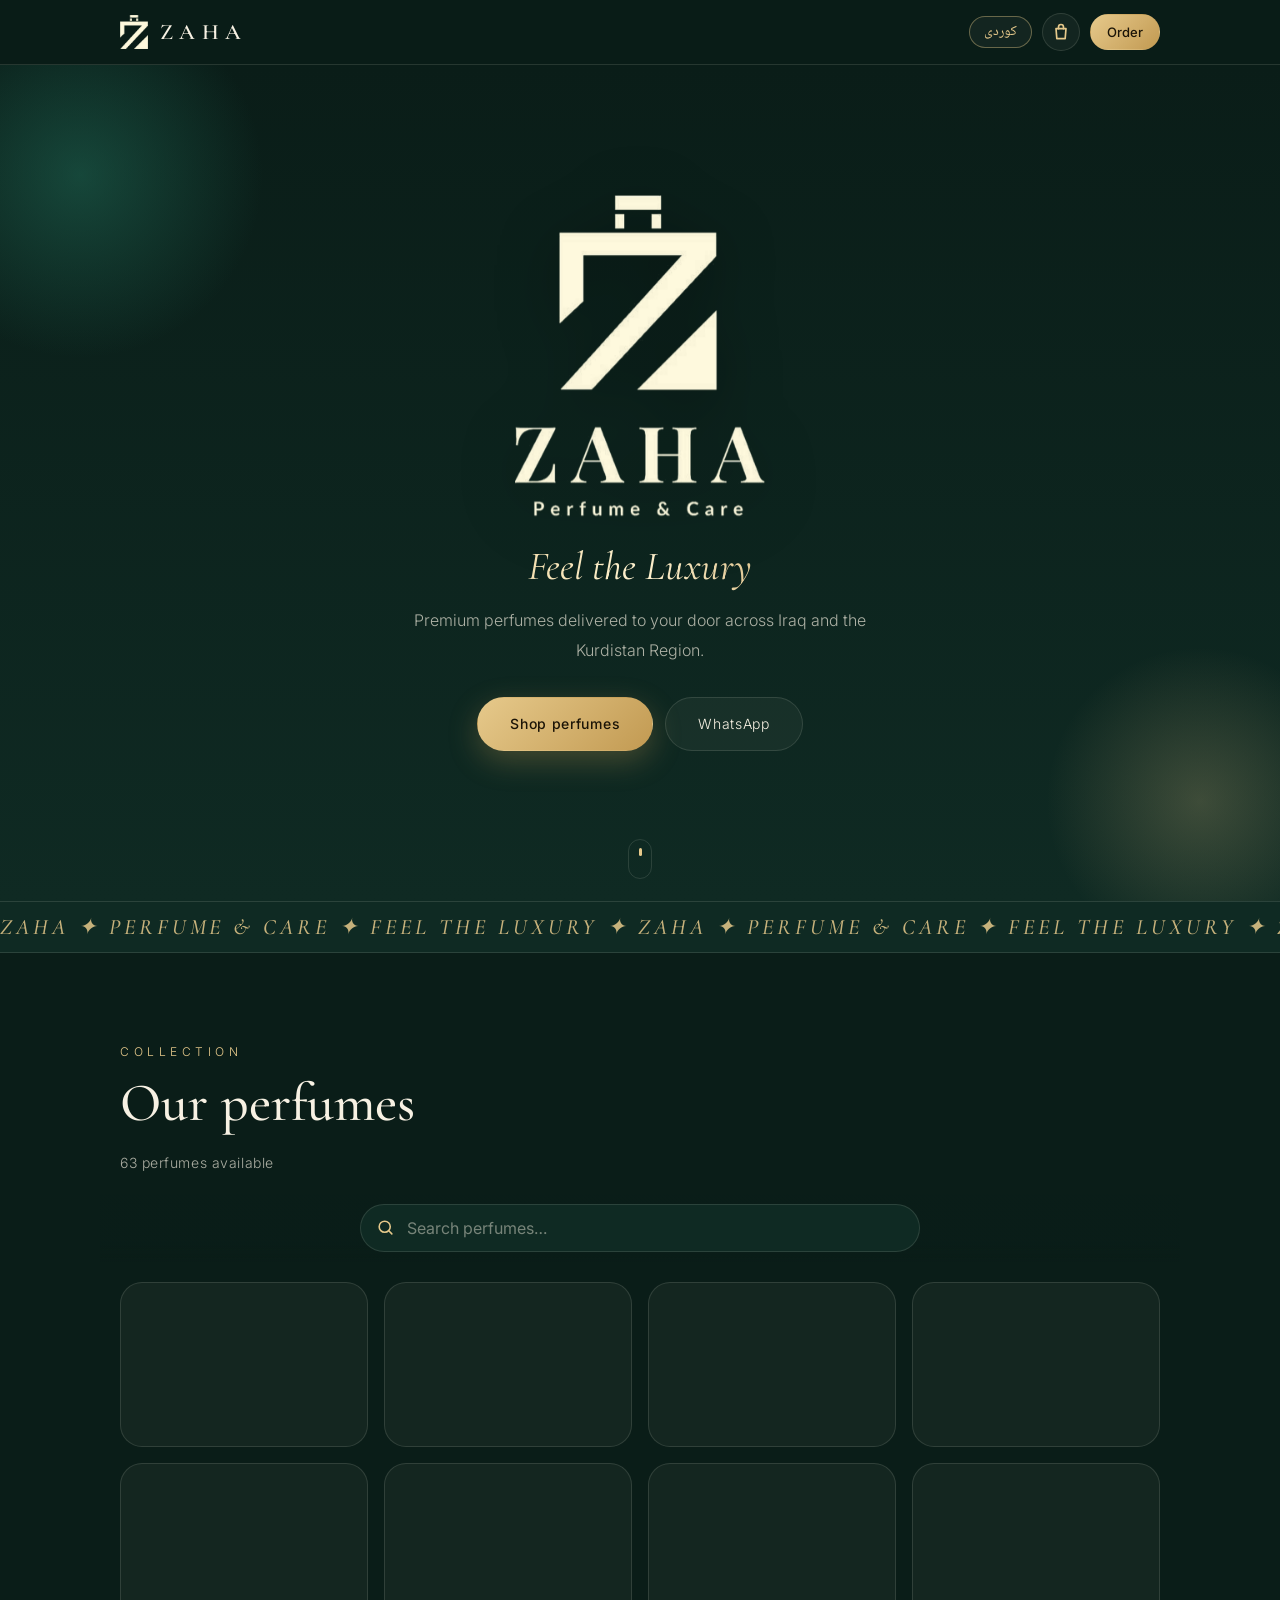
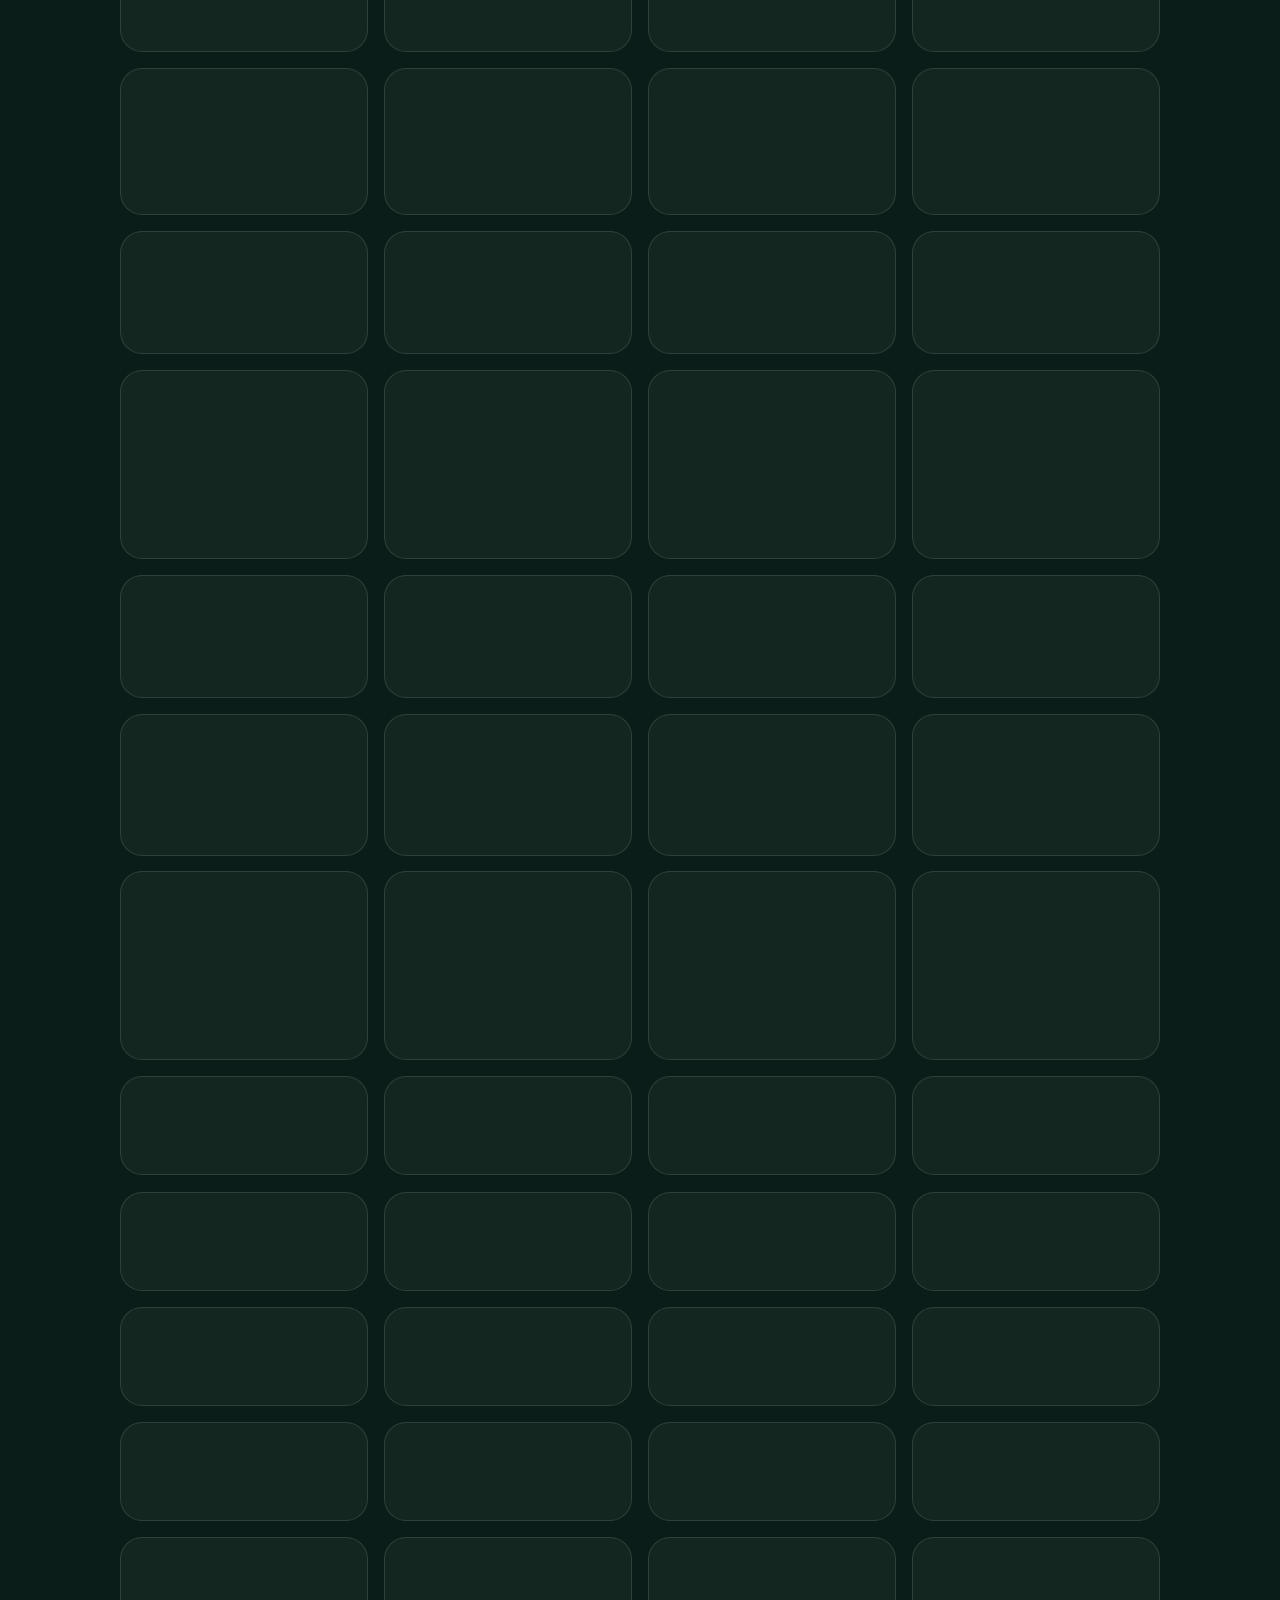
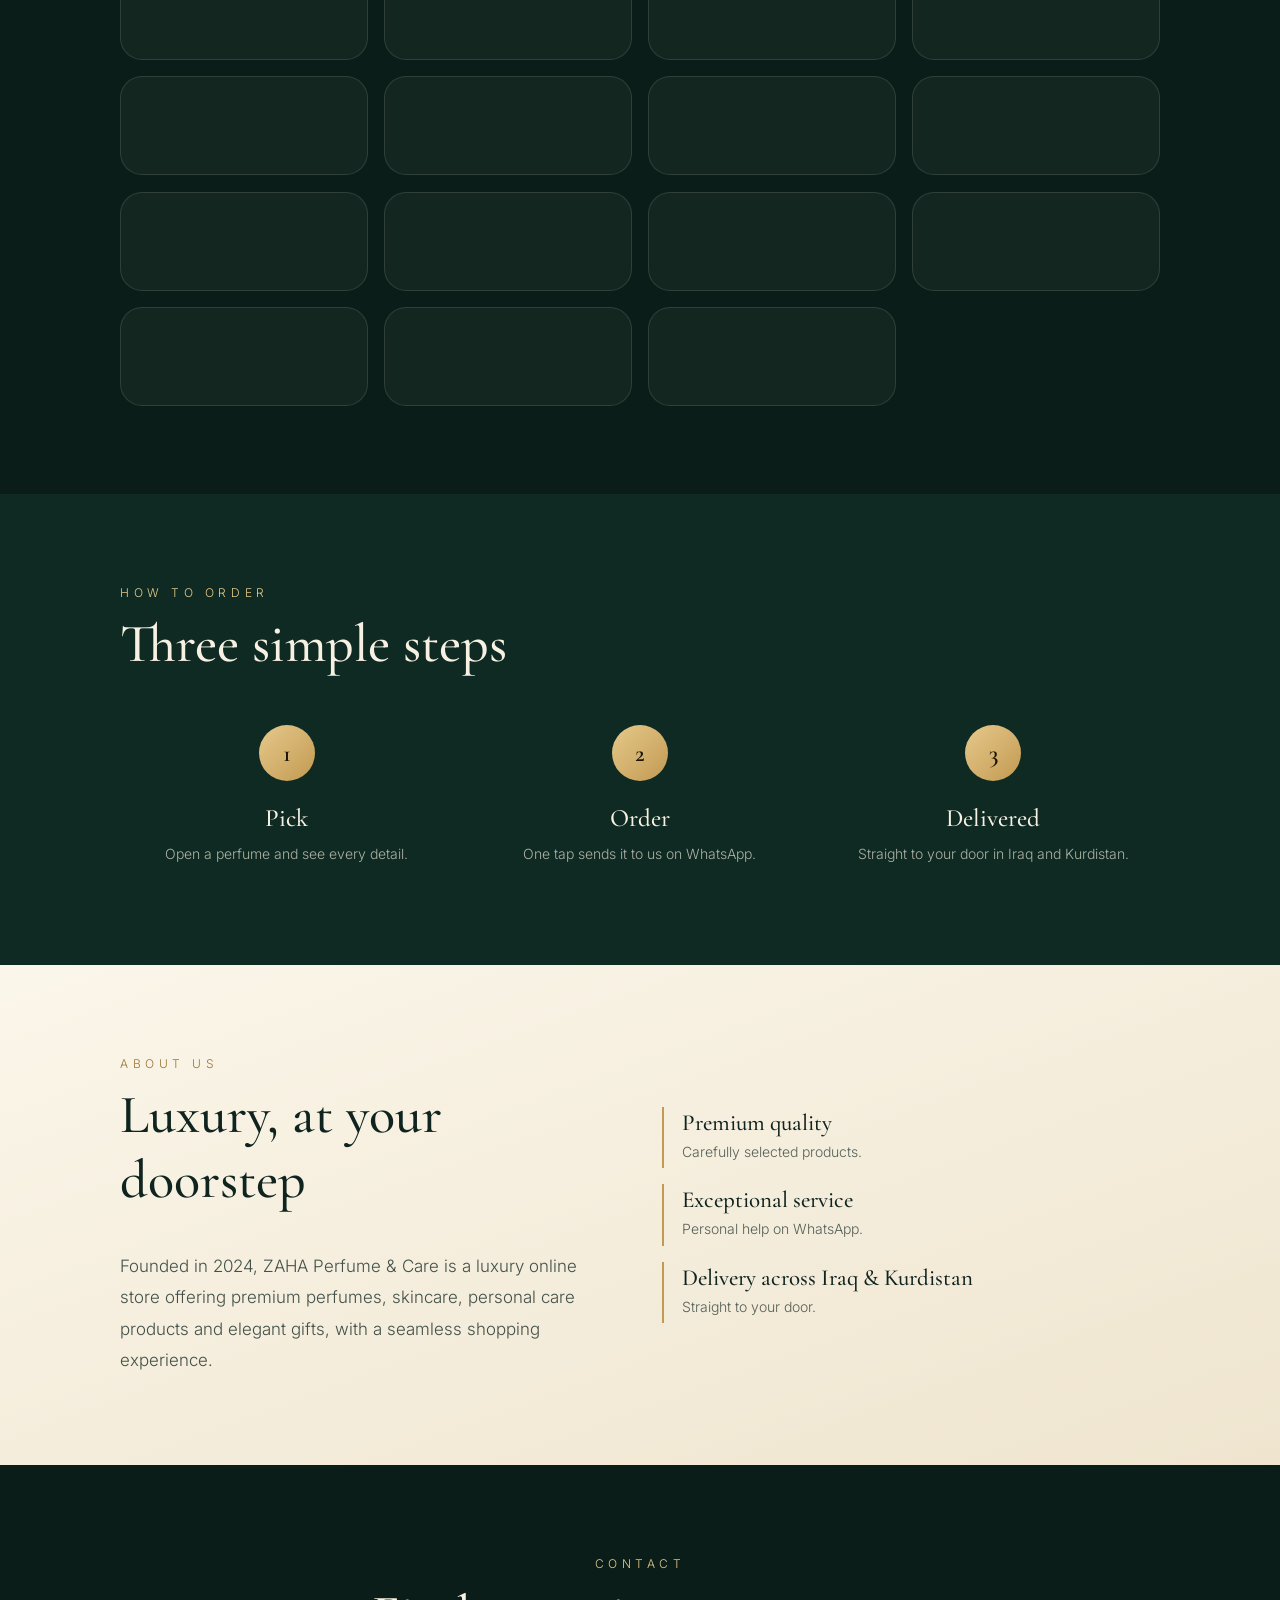
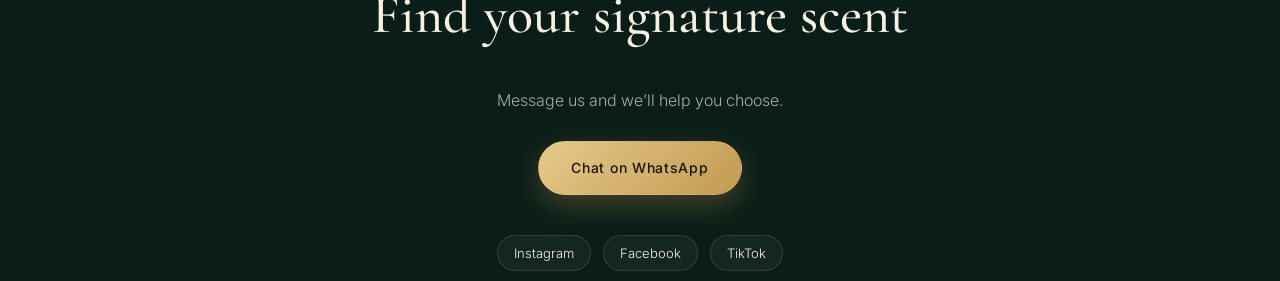
==== commit 28675685: "Add files via upload" ====
--- a/index.html
+++ b/index.html
@@ -7,69 +7,81 @@
 <link rel="icon" href="favicon.png">
 <title>ZAHA | Perfume &amp; Care</title>
 <meta name="description" content="ZAHA Perfume &amp; Care: premium perfumes delivered across Iraq and the Kurdistan Region.">
+<link rel="preconnect" href="https://fonts.googleapis.com"><link rel="preconnect" href="https://fonts.gstatic.com" crossorigin>
 <link href="https://fonts.googleapis.com/css2?family=Cormorant+Garamond:ital,wght@0,400;0,500;0,600;1,400&amp;family=Inter:wght@300;400;500&amp;family=Noto+Naskh+Arabic:wght@400;600&amp;display=swap" rel="stylesheet">
-<link rel="stylesheet" href="style.css">
+<link rel="stylesheet" href="style.css?v=4">
 </head>
 <body>
 <div class="splash" aria-hidden="true"><img src="logo-mark.png" alt=""></div>
 <div class="prog" id="prog"></div>
 <header><div class="wrap bar">
 <a class="logo" href="#top"><img src="logo-mark.png" alt=""><span>ZAHA</span></a>
-<div class="tools"><button type="button" class="snd" id="snd" aria-label="Sound" aria-pressed="true"><svg viewBox="0 0 24 24" fill="none" stroke="currentColor" stroke-width="1.8" stroke-linecap="round" stroke-linejoin="round"><path d="M4 9.5h3.5L12 6v12l-4.5-3.5H4z"/><path class="w" d="M15.5 9a4 4 0 0 1 0 6M18 6.5a8 8 0 0 1 0 11"/><path class="x" d="M15.5 9.5l5 5m0-5l-5 5"/></svg></button><a class="pill solid" href="https://wa.me/9647509316163" target="_blank" rel="noopener">Order</a></div>
+<div class="tools"><button type="button" class="pill lang" id="langBtn" aria-label="Language">کوردی</button><button type="button" class="cartbtn" id="cartBtn" aria-label="Cart"><svg viewBox="0 0 24 24" fill="none" stroke="currentColor" stroke-width="2" stroke-linecap="round" stroke-linejoin="round" aria-hidden="true"><path d="M6 8h12l-1 12H7L6 8z"/><path d="M9 8V6a3 3 0 0 1 6 0v2"/></svg><span class="bd" id="cc" hidden>0</span></button><a class="pill solid" href="https://wa.me/9647509316163" target="_blank" rel="noopener" data-t="order_h">Order</a></div>
 </div></header>
 <main id="top">
 <div class="hero"><i class="glow g1"></i><i class="glow g2"></i><div class="wrap">
 <img class="hero-logo" src="logo.png" alt="ZAHA Perfume &amp; Care">
 <div class="tag">Feel the Luxury</div>
-<p class="sub">Premium perfumes delivered to your door across Iraq and the Kurdistan Region.</p>
-<div class="btns"><a class="btn fill" href="#collections">Shop perfumes</a><a class="btn" href="https://wa.me/9647509316163" target="_blank" rel="noopener">WhatsApp</a></div>
+<p class="sub" data-t="sub">Premium perfumes delivered to your door across Iraq and the Kurdistan Region.</p>
+<div class="btns"><a class="btn fill" href="#collections" data-t="shop">Shop perfumes</a><a class="btn" href="https://wa.me/9647509316163" target="_blank" rel="noopener" data-t="wa">WhatsApp</a></div>
 </div><a class="cue" href="#collections" aria-label="Scroll"><i></i></a></div>
 
 <div class="marq" aria-hidden="true"><div class="mt"><span>ZAHA ✦ PERFUME &amp; CARE ✦ FEEL THE LUXURY ✦ </span><span>ZAHA ✦ PERFUME &amp; CARE ✦ FEEL THE LUXURY ✦ </span><span>ZAHA ✦ PERFUME &amp; CARE ✦ FEEL THE LUXURY ✦ </span><span>ZAHA ✦ PERFUME &amp; CARE ✦ FEEL THE LUXURY ✦ </span></div></div>
 
 <section id="collections"><div class="wrap">
-<div class="eyebrow rv">Collection</div>
-<h2 class="rv">Our perfumes</h2>
+<div class="eyebrow rv" data-t="col">Collection</div>
+<h2 class="rv" data-t="ours">Our perfumes</h2>
+<p class="count-line" id="countLine" aria-live="polite"></p>
+<div class="searchbar" id="searchbar"><div class="sb-in">
+<svg viewBox="0 0 24 24" fill="none" stroke="currentColor" stroke-width="2" stroke-linecap="round" stroke-linejoin="round" aria-hidden="true"><circle cx="11" cy="11" r="7"/><path d="m20 20-3.5-3.5"/></svg>
+<input id="q" type="search" placeholder="Search perfumes… | ل وێ گولاڤێ بگەرە یا د لێ تە دخازیت " enterkeyhint="search" autocomplete="off" autocapitalize="off" spellcheck="false" aria-label="Search perfumes">
+<button type="button" id="qClear" class="hide" aria-label="Clear">✕</button>
+</div></div>
 <div class="pgrid shop" id="shop"></div>
 </div></section>
 
 <section class="steps"><div class="wrap">
-<div class="eyebrow rv">How to order</div>
-<h2 class="rv">Three simple steps</h2>
+<div class="eyebrow rv" data-t="how">How to order</div>
+<h2 class="rv" data-t="three">Three simple steps</h2>
 <div class="grid3">
-<div class="step rv"><b>1</b><h3>Pick</h3><p>Open a perfume and see every detail.</p></div>
-<div class="step rv"><b>2</b><h3>Order</h3><p>One tap sends it to us on WhatsApp.</p></div>
-<div class="step rv"><b>3</b><h3>Delivered</h3><p>Straight to your door in Iraq and Kurdistan.</p></div>
+<div class="step rv"><b>1</b><h3 data-t="s1h">Pick</h3><p data-t="s1p">Open a perfume and see every detail.</p></div>
+<div class="step rv"><b>2</b><h3 data-t="s2h">Order</h3><p data-t="s2p">One tap sends it to us on WhatsApp.</p></div>
+<div class="step rv"><b>3</b><h3 data-t="s3h">Delivered</h3><p data-t="s3p">Straight to your door in Iraq and Kurdistan.</p></div>
 </div></div></section>
 
 <section class="ivory" id="about"><div class="wrap about">
-<div class="rv"><div class="eyebrow">About us</div>
-<h2>Luxury, at your doorstep</h2>
-<p>Founded in 2024, ZAHA Perfume & Care is a luxury online store offering premium perfumes, skincare, personal care products and elegant gifts, with a seamless shopping experience.</p></div>
+<div class="rv"><div class="eyebrow" data-t="ab">About us</div>
+<h2 data-t="abh">Luxury, at your doorstep</h2>
+<p data-t="abp">Founded in 2024, ZAHA Perfume & Care is a luxury online store offering premium perfumes, skincare, personal care products and elegant gifts, with a seamless shopping experience.</p></div>
 <div class="feat rv">
-<div><b>Premium quality</b><span>Carefully selected products.</span></div>
-<div><b>Exceptional service</b><span>Personal help on WhatsApp.</span></div>
-<div><b>Delivery across Iraq & Kurdistan</b><span>Straight to your door.</span></div>
+<div><b data-t="f1">Premium quality</b><span data-t="f1s">Carefully selected products.</span></div>
+<div><b data-t="f2">Exceptional service</b><span data-t="f2s">Personal help on WhatsApp.</span></div>
+<div><b data-t="f3">Delivery across Iraq & Kurdistan</b><span data-t="f3s">Straight to your door.</span></div>
 </div></div></section>
 
 <section id="contact"><div class="wrap cta">
-<div class="eyebrow rv">Contact</div>
-<h2 class="rv">Find your signature scent</h2>
-<p class="rv">Message us and we’ll help you choose.</p>
-<a class="btn fill rv" href="https://wa.me/9647509316163" target="_blank" rel="noopener">Chat on WhatsApp</a>
+<div class="eyebrow rv" data-t="ct">Contact</div>
+<h2 class="rv" data-t="cth">Find your signature scent</h2>
+<p class="rv" data-t="ctp">Message us and we’ll help you choose.</p>
+<a class="btn fill rv" href="https://wa.me/9647509316163" target="_blank" rel="noopener" data-t="cwa">Chat on WhatsApp</a>
 <div class="soc rv">
 <a class="pill" href="https://www.instagram.com/zaha_perfume_care" target="_blank" rel="noopener">Instagram</a>
 <a class="pill" href="https://www.facebook.com/share/1GRAE7VTtz/" target="_blank" rel="noopener">Facebook</a>
 <a class="pill" href="https://www.tiktok.com/@zaha_perfume_care" target="_blank" rel="noopener">TikTok</a>
 </div></div></section>
 </main>
-<footer><img src="logo-mark.png" alt="">© 2026 ZAHA Perfume &amp; Care</footer>
+<footer><img src="logo-mark.png" alt="">© 2026 ZAHA Perfume &amp; Care
+<div class="credit"><span class="credit-line">Website designed &amp; developed by</span>
+<a class="credit-name" href="https://wa.me/9647508863907" target="_blank" rel="noopener">Mohammed Chakvan</a>
+<a class="credit-cta" href="https://wa.me/9647508863907" target="_blank" rel="noopener">Want a website like this? <b>Let’s talk</b> →</a>
+<a class="credit-tt" href="https://www.tiktok.com/@18.h4mk0?_r=1&amp;_t=ZS-9Aef3ol1jYz" target="_blank" rel="noopener">TikTok · @18.h4mk0</a></div></footer>
 
-<a class="fab" href="https://wa.me/9647509316163" target="_blank" rel="noopener" aria-label="WhatsApp"><svg viewBox="0 0 24 24" fill="none" stroke="currentColor" stroke-width="2" stroke-linecap="round" stroke-linejoin="round"><path d="M21 11.5a8.4 8.4 0 0 1-12.4 7.4L3 20.5l1.6-5.4A8.4 8.4 0 1 1 21 11.5z"/></svg></a>
 <div class="dt" id="dt" aria-hidden="true"><div class="dt-sheet" role="dialog" aria-modal="true"><button type="button" class="dt-x" id="dtX" aria-label="Close">✕</button><div id="dtBody"></div></div></div>
 
-<script src="products.js"></script>
-<script src="script.js"></script>
-<script src="luxe.js"></script>
+<div class="dt" id="ct" aria-hidden="true"><div class="dt-sheet" role="dialog" aria-modal="true"><button type="button" class="dt-x" id="ctX" aria-label="Close">✕</button><div class="ct-in" id="ctBody"></div></div></div>
+<div class="toast" id="toast" role="status" aria-live="polite"></div>
+
+<script src="config.js"></script>
+<script src="script.js?v=4" defer></script>
 </body>
 </html>
--- a/style.css
+++ b/style.css
@@ -9,7 +9,7 @@
 .hide{display:none!important}
 .wrap{max-width:1080px;margin:auto;padding:0 20px}
 h1,h2,h3{font-family:'Cormorant Garamond','Noto Naskh Arabic',serif;font-weight:500}
-header{position:sticky;top:0;z-index:20;background:rgba(10,29,24,.78);backdrop-filter:blur(16px);border-bottom:1px solid var(--line)}
+header{position:sticky;top:0;z-index:20;background:rgba(10,29,24,.94);border-bottom:1px solid var(--line)}
 .bar{display:flex;align-items:center;justify-content:space-between;height:64px}
 .logo{display:flex;align-items:center;gap:12px}
 .logo img{height:34px;width:auto}
@@ -19,9 +19,9 @@
 .pill:hover{border-color:var(--gold);color:var(--gold)}
 .pill.solid{background:linear-gradient(135deg,var(--gold),var(--gold2));border-color:transparent;color:#1b1407;font-weight:500}
 .hero{position:relative;overflow:hidden;min-height:calc(100vh - 64px);display:grid;place-items:center;text-align:center;padding:50px 0 70px;background:linear-gradient(180deg,var(--bg),var(--bg2))}
-.glow{position:absolute;border-radius:50%;filter:blur(80px);pointer-events:none}
-.g1{width:380px;height:380px;background:rgba(36,120,98,.42);top:-80px;inset-inline-start:-110px;animation:dr 14s ease-in-out infinite}
-.g2{width:320px;height:320px;background:rgba(230,201,139,.2);bottom:-60px;inset-inline-end:-80px;animation:dr 17s ease-in-out infinite reverse}
+.glow{position:absolute;border-radius:50%;pointer-events:none}
+.g1{width:380px;height:380px;background:radial-gradient(circle,rgba(36,120,98,.45),transparent 68%);top:-80px;inset-inline-start:-110px;animation:dr 14s ease-in-out infinite}
+.g2{width:320px;height:320px;background:radial-gradient(circle,rgba(230,201,139,.22),transparent 68%);bottom:-60px;inset-inline-end:-80px;animation:dr 17s ease-in-out infinite reverse}
 @keyframes dr{50%{transform:translate(30px,26px)}}
 .hero .wrap{position:relative}
 .hero-logo{width:min(250px,60vw);height:auto;display:block;margin:0 auto 22px;filter:drop-shadow(0 12px 30px rgba(0,0,0,.35))}
@@ -73,7 +73,7 @@
 .soc{display:flex;gap:12px;justify-content:center;flex-wrap:wrap;margin-top:30px}
 footer{border-top:1px solid var(--line);padding:30px 0;text-align:center;color:var(--mute);font-size:13px}
 footer img{height:46px;display:block;margin:0 auto 10px;opacity:.9}
-.rv{opacity:0;transform:translateY(34px);filter:blur(8px);transition:opacity 1s,transform 1s cubic-bezier(.2,.8,.2,1),filter 1s}.rv.in{opacity:1;transform:none;filter:none}
+.rv{opacity:0;transform:translateY(28px);transition:opacity .8s,transform .8s cubic-bezier(.2,.8,.2,1)}.rv.in{opacity:1;transform:none}
 /* products */
 .ov{position:fixed;inset:0;z-index:50;background:var(--bg);overflow-y:auto;display:none;padding-bottom:50px}
 .ov.on{display:block;animation:ovin .35s}
@@ -83,10 +83,10 @@
 .ov-sp{width:84px}
 .pgrid{display:grid;grid-template-columns:repeat(2,1fr);gap:12px;padding-top:22px}
 .pc{position:relative;display:flex;flex-direction:column;text-align:start;cursor:pointer;background:var(--glass);border:1px solid var(--line);border-radius:22px;overflow:hidden;transition:.35s;padding:0}
-.pc:hover{--ty:-6px;border-color:var(--gold);box-shadow:0 16px 36px rgba(0,0,0,.35)}
+.pc:hover{border-color:var(--gold);box-shadow:0 16px 36px rgba(0,0,0,.35)}
 .pimg{position:relative;aspect-ratio:4/5;background:radial-gradient(circle at 50% 36%,var(--bg3),var(--bg2));display:grid;place-items:center;overflow:hidden}
-.pimg img{width:100%;height:100%;object-fit:cover;display:block;transition:.6s}
-.pc:hover .pimg img{transform:scale(1.06)}
+.pimg img{width:100%;height:100%;object-fit:cover;display:block;transition:transform .5s}
+@media(hover:hover){.pc:hover .pimg img{transform:scale(1.05)}}
 .pimg svg.ph{width:64px;height:88px;color:var(--gold);opacity:.65}
 .ptag{position:absolute;top:10px;inset-inline-start:10px;background:var(--ivory);color:#10241f;font-size:11px;font-weight:500;padding:0 11px;border-radius:30px;z-index:1}
 .pinfo{padding:12px 14px 15px}
@@ -100,10 +100,10 @@
 .lock b{font-weight:500;font-size:13px;background:rgba(0,0,0,.55);border:1px solid rgba(230,201,139,.5);color:#f3e2b8;border-radius:30px;padding:2px 14px}
 .empty{grid-column:1/-1;text-align:center;color:var(--mute);padding:60px 0}
 /* detail */
-.dt{position:fixed;inset:0;z-index:70;background:rgba(4,12,10,.78);backdrop-filter:blur(8px);display:none;align-items:flex-end;justify-content:center}
+.dt{position:fixed;inset:0;z-index:70;background:rgba(4,12,10,.88);display:none;align-items:flex-end;justify-content:center}
 .dt.on{display:flex;animation:ovin .3s}
 .dt-sheet{position:relative;background:var(--bg2);border:1px solid var(--line);border-radius:28px 28px 0 0;width:100%;max-width:560px;max-height:94vh;overflow-y:auto;padding-bottom:calc(20px + env(safe-area-inset-bottom,0px))}
-.dt-x{position:absolute;top:14px;inset-inline-end:14px;z-index:5;width:40px;height:40px;border-radius:50%;border:1px solid var(--line);background:rgba(10,29,24,.7);backdrop-filter:blur(8px);font-size:16px;cursor:pointer}
+.dt-x{position:absolute;top:14px;inset-inline-end:14px;z-index:5;width:40px;height:40px;border-radius:50%;border:1px solid var(--line);background:rgba(10,29,24,.85);font-size:16px;cursor:pointer}
 .dt-img{position:relative;aspect-ratio:1/1;background:radial-gradient(circle at 50% 38%,var(--bg3),var(--bg));display:grid;place-items:center;overflow:hidden}
 .dt-img img{width:100%;height:100%;object-fit:cover}
 .dt-img svg.ph{width:110px;height:150px;color:var(--gold);opacity:.6}
@@ -142,11 +142,10 @@
 header.sc{background:rgba(10,29,24,.94);box-shadow:0 8px 30px rgba(0,0,0,.35)}
 header.sc .bar{height:54px}
 .hero .wrap>*{animation:rise 1.1s cubic-bezier(.2,.8,.2,1) backwards}
-.hero .hero-logo{animation:rise 1.2s cubic-bezier(.2,.8,.2,1) 1s backwards,fl 7s ease-in-out 2.2s infinite}
+.hero .hero-logo{animation:rise 1.2s cubic-bezier(.2,.8,.2,1) 1s backwards,fl 7s ease-in-out 2.2s infinite;will-change:transform}
 .hero .tag{animation-delay:1.35s}.hero .sub{animation-delay:1.55s}.hero .btns{animation-delay:1.75s}
-@keyframes rise{from{opacity:0;transform:translateY(34px) scale(.96);filter:blur(10px)}}
+@keyframes rise{from{opacity:0;transform:translateY(28px) scale(.97)}}
 @keyframes fl{50%{translate:0 -10px}}
-.glow{translate:0 calc(var(--sy,0)*.22px)}
 .dust{position:absolute;inset:0;overflow:hidden;pointer-events:none}
 .dust i{position:absolute;bottom:-12px;border-radius:50%;background:radial-gradient(circle,#fff3d1,var(--gold) 55%,transparent 70%);opacity:0;animation:dust linear infinite}
 @keyframes dust{0%{transform:translate(0,0);opacity:0}12%{opacity:.85}100%{transform:translate(var(--dx),-105vh);opacity:0}}
@@ -160,15 +159,11 @@
 .btn.fill{position:relative;overflow:hidden}
 .btn.fill::after{content:"";position:absolute;inset:0;background:linear-gradient(105deg,transparent 35%,rgba(255,255,255,.55) 50%,transparent 65%);transform:translateX(-130%);animation:sweep 4.5s ease-in-out 2.5s infinite}
 @keyframes sweep{35%,100%{transform:translateX(130%)}}
-.pc,.cat{transform:perspective(800px) translateY(var(--ty,0px)) rotateX(var(--rx,0deg)) rotateY(var(--ry,0deg));transition:transform .25s ease-out,border-color .3s,box-shadow .3s;will-change:transform}
-.pc::after{content:"";position:absolute;inset:0;z-index:3;pointer-events:none;opacity:0;transition:opacity .3s;background:radial-gradient(260px circle at var(--mx,50%) var(--my,50%),rgba(255,243,209,.16),transparent 60%)}
-.pc:hover::after{opacity:1}
+.pc,.cat{transition:transform .25s ease-out,border-color .3s,box-shadow .3s}
+.pc{content-visibility:auto;contain-intrinsic-size:auto 330px}
+@media(hover:hover){.pc:hover,.cat:hover{transform:translateY(-6px)}}
 .cat::after{content:"";position:absolute;inset:0;pointer-events:none;background:linear-gradient(115deg,transparent 30%,rgba(255,255,255,.14) 50%,transparent 70%);transform:translateX(-130%);transition:transform .9s}
 .cat:hover::after{transform:translateX(130%)}
-.cat svg{animation:bob 5s ease-in-out infinite}
-@keyframes bob{50%{translate:0 -7px}}
-.cat.women svg{animation-delay:-2.5s}
-.ov.on .pc{animation:cardIn .7s cubic-bezier(.2,.8,.2,1) backwards;animation-delay:calc(var(--i,0)*80ms + 150ms)}
 @keyframes cardIn{from{opacity:0;transform:translateY(40px) scale(.94)}}
 .dt.on .dt-sheet{animation:sheet .55s cubic-bezier(.2,.9,.3,1.15)}
 @keyframes sheet{from{opacity:0;transform:translateY(70px) scale(.96)}}
@@ -176,16 +171,16 @@
 @keyframes kb{from{transform:scale(1.18);opacity:.4}}
 .dt.on .dt-in>*{animation:rise .8s cubic-bezier(.2,.8,.2,1) backwards}
 .dt.on .dt-in>*:nth-child(1){animation-delay:.15s}.dt.on .dt-in>*:nth-child(2){animation-delay:.22s}.dt.on .dt-in>*:nth-child(3){animation-delay:.29s}.dt.on .dt-in>*:nth-child(4){animation-delay:.36s}.dt.on .dt-in>*:nth-child(5){animation-delay:.43s}.dt.on .dt-in>*:nth-child(n+6){animation-delay:.5s}
-.order{position:relative;animation:pulse 2.4s ease-out infinite}
-@keyframes pulse{0%{box-shadow:0 10px 30px rgba(31,174,95,.28),0 0 0 0 rgba(52,210,122,.45)}70%,100%{box-shadow:0 10px 30px rgba(31,174,95,.28),0 0 0 16px rgba(52,210,122,0)}}
-.order.off{animation:none}
-.lock svg{animation:bob 3s ease-in-out infinite}
+.order{position:relative}
+.order::after{content:"";position:absolute;inset:0;border-radius:40px;border:2px solid rgba(52,210,122,.55);animation:ring 2.4s ease-out infinite;pointer-events:none}
+@keyframes ring{0%{transform:scale(1);opacity:.8}100%{transform:scale(1.07,1.35);opacity:0}}
+.order.off::after{display:none}
 .step b{transition:.4s}.step:hover b{transform:rotate(360deg) scale(1.1)}
-@media(prefers-reduced-motion:reduce){*,*::before,*::after{animation:none!important;transition:none!important}.rv{opacity:1;transform:none;filter:none}.splash{display:none}}
+@media(prefers-reduced-motion:reduce){*,*::before,*::after{animation:none!important;transition:none!important}.rv{opacity:1;transform:none}.splash{display:none}}
 
 /* ===== full photo display (no cropping) ===== */
 .pimg{aspect-ratio:3/4}
-.pimg::before,.dt-img::before{content:"";position:absolute;inset:-24px;background:var(--bgimg,none) center/cover no-repeat;filter:blur(26px) brightness(.72) saturate(1.1);transform:scale(1.1)}
+.dt-img::before{content:"";position:absolute;inset:-24px;background:var(--bgimg,none) center/cover no-repeat;filter:blur(22px) brightness(.72) saturate(1.1);transform:scale(1.1)}
 .pimg img,.dt-img img{position:relative;object-fit:contain!important}
 .dt-img{aspect-ratio:4/5}
 
@@ -197,81 +192,128 @@
 
 /* ===== single collection on page ===== */
 .pgrid.shop{padding-top:6px}
-.pgrid.shop .pc{animation:cardIn .7s cubic-bezier(.2,.8,.2,1) backwards;animation-delay:calc(var(--i,0)*70ms)}
-         
-
-/* ===== LUXE UPGRADE ===== */
-:root{--bg:#06150f;--bg2:#0b231b;--bg3:#12362a;--gold:#ecd39a;--gold2:#c9a05a;--gold3:#8f6a2c}
-body{background:radial-gradient(1200px 700px at 80% -10%,#0f3326 0,transparent 60%),var(--bg)}
-body::before{content:"";position:fixed;inset:0;z-index:90;pointer-events:none;opacity:.07;mix-blend-mode:overlay;background-image:url("data:image/svg+xml,%3Csvg xmlns='http://www.w3.org/2000/svg' width='160' height='160'%3E%3Cfilter id='n'%3E%3CfeTurbulence baseFrequency='.8' numOctaves='2'/%3E%3C/filter%3E%3Crect width='100%25' height='100%25' filter='url(%23n)'/%3E%3C/svg%3E")}
-body::after{content:"";position:fixed;inset:0;z-index:85;pointer-events:none;background:radial-gradient(420px circle at var(--cx,50%) var(--cy,25%),rgba(236,211,154,.09),transparent 65%)}
-::selection{background:var(--gold);color:#1b1407}
-header{background:rgba(6,21,15,.7)}
-.logo span{background:linear-gradient(90deg,var(--gold),#fff6dc,var(--gold2));-webkit-background-clip:text;background-clip:text;color:transparent}
-.snd{width:36px;height:36px;border-radius:50%;border:1px solid var(--line);background:var(--glass);display:grid;place-items:center;cursor:pointer;color:var(--gold);transition:.3s}
-.snd:hover{border-color:var(--gold);box-shadow:0 0 18px rgba(236,211,154,.3)}
-.snd svg{width:19px;height:19px}.snd .x{display:none}.snd.off{color:var(--mute)}.snd.off .x{display:block}.snd.off .w{display:none}
-/* hero */
-.hero{background:radial-gradient(700px 520px at 50% 42%,rgba(236,211,154,.13),transparent 70%),linear-gradient(180deg,var(--bg),var(--bg2))}
-.hero .wrap>*{position:relative;z-index:1}
-.hero .wrap::before,.hero .wrap::after{content:"";position:absolute;left:50%;border-radius:50%;pointer-events:none;translate:-50% 0}
-.hero .wrap::before{top:-40px;width:420px;height:420px;background:conic-gradient(from 0deg,transparent,var(--gold),transparent 40%,var(--gold2),transparent 80%);-webkit-mask:radial-gradient(farthest-side,transparent calc(100% - 2px),#000 calc(100% - 1px));mask:radial-gradient(farthest-side,transparent calc(100% - 2px),#000 calc(100% - 1px));animation:spin 14s linear infinite;opacity:.8}
-.hero .wrap::after{top:-80px;width:500px;height:500px;border:1px dashed rgba(236,211,154,.25);animation:spin 40s linear infinite reverse}
-@keyframes spin{to{rotate:360deg}}
-.hero-logo{filter:drop-shadow(0 0 28px rgba(236,211,154,.35)) drop-shadow(0 14px 30px rgba(0,0,0,.5))}
-.tag{font-size:clamp(30px,7vw,52px);letter-spacing:.04em;background:linear-gradient(100deg,var(--gold2) 20%,#fffbe8 45%,var(--gold) 55%,var(--gold2) 80%);background-size:250% 100%;-webkit-background-clip:text;background-clip:text;animation:rise 1.1s cubic-bezier(.2,.8,.2,1) 1.35s backwards,shim 5s linear 2.5s infinite}
-@keyframes shim{to{background-position:-250% 0}}
-.sub{font-size:17px}
-.btn{padding:15px 38px;backdrop-filter:blur(8px)}
-.btn.fill{box-shadow:0 12px 40px rgba(201,160,90,.4),inset 0 1px 0 rgba(255,255,255,.5)}
-.cue{border-color:rgba(236,211,154,.35)}
-/* marquee */
-.marq{background:linear-gradient(90deg,var(--bg2),var(--bg3),var(--bg2));padding:16px 0;border-color:rgba(236,211,154,.25)}
-.mt span{font-size:28px}
-/* headings */
-#collections .eyebrow,#collections h2,.steps .eyebrow,.steps h2{text-align:center}
-h2{letter-spacing:.01em;margin-bottom:46px}
-#collections h2::after,.steps h2::after{content:"";display:block;width:90px;height:9px;margin:20px auto 0;background:linear-gradient(90deg,transparent,var(--gold2)) left center/38px 1px no-repeat,linear-gradient(270deg,transparent,var(--gold2)) right center/38px 1px no-repeat;position:relative}
-#collections h2::before,.steps h2::before{content:"";order:2}
-.eyebrow{display:block;font-weight:500;letter-spacing:.5em}
-/* cards */
-.pgrid{gap:16px}
-.pc{border:0;border-radius:26px;background:linear-gradient(165deg,rgba(247,241,227,.085),rgba(247,241,227,.015) 55%);box-shadow:0 18px 40px rgba(0,0,0,.28)}
-.pc::before{content:"";position:absolute;inset:0;border-radius:inherit;padding:1px;z-index:4;pointer-events:none;opacity:.5;transition:opacity .35s;background:linear-gradient(150deg,var(--gold),transparent 40%,transparent 62%,var(--gold2));-webkit-mask:linear-gradient(#000 0 0) content-box,linear-gradient(#000 0 0);-webkit-mask-composite:xor;mask-composite:exclude}
-.pc:hover::before{opacity:1}
-.pc:hover{box-shadow:0 26px 60px rgba(0,0,0,.5),0 0 40px rgba(236,211,154,.18)}
-.pimg::after{content:"";position:absolute;inset:0;z-index:1;pointer-events:none;background:linear-gradient(180deg,transparent 60%,rgba(6,21,15,.55)),linear-gradient(115deg,transparent 35%,rgba(255,255,255,.18) 50%,transparent 65%) -150% 0/250% 100% no-repeat;transition:background-position .9s}
-.pc:hover .pimg::after{background-position:0 0,150% 0}
-.pinfo{padding:14px 16px 18px;border-top:1px solid rgba(236,211,154,.12)}
-.pname{font-size:21px}
-.pprice{font-weight:500;background:linear-gradient(90deg,var(--gold),#fff3d1);-webkit-background-clip:text;background-clip:text;color:transparent}
-.pprice small{-webkit-text-fill-color:var(--mute)}
-.ptag{background:linear-gradient(135deg,var(--gold),var(--gold2));box-shadow:0 4px 14px rgba(0,0,0,.35);font-weight:600}
-/* steps */
-.steps{background:linear-gradient(180deg,var(--bg2),var(--bg));border-block:1px solid var(--line)}
-.grid3{position:relative}
-@media(min-width:760px){.grid3::before{content:"";position:absolute;top:38px;left:16%;right:16%;height:1px;background:linear-gradient(90deg,transparent,var(--gold2),transparent);opacity:.5}}
-.step{position:relative}
-.step b{width:68px;height:68px;font-size:30px;box-shadow:0 0 0 7px rgba(236,211,154,.1),0 0 34px rgba(236,211,154,.35)}
-.step h3{font-size:29px}
-/* about */
-.ivory{background:radial-gradient(600px 300px at 10% 0,#fffaf0,transparent),linear-gradient(160deg,#fbf6ea,#eadfc4)}
-.feat div{background:rgba(255,255,255,.5);border-radius:0 16px 16px 0;padding:14px 20px;box-shadow:0 10px 26px rgba(120,90,30,.1);border-inline-start:3px solid var(--gold2)}
-/* contact */
-#contact{position:relative;overflow:hidden;background:radial-gradient(700px 420px at 50% 100%,rgba(236,211,154,.16),transparent 70%)}
-#contact h2{background:linear-gradient(100deg,var(--gold2),#fffbe8,var(--gold));-webkit-background-clip:text;background-clip:text;color:transparent}
-.cta .btn.fill{padding:18px 46px;font-size:16px}
-.soc .pill{padding:9px 24px;font-size:14px}
-footer{background:var(--bg)}
-/* floating whatsapp */
-.fab{position:fixed;z-index:40;bottom:calc(18px + env(safe-area-inset-bottom,0px));inset-inline-end:18px;width:56px;height:56px;border-radius:50%;display:grid;place-items:center;background:linear-gradient(135deg,#34d27a,#1fae5f);color:#04200f;box-shadow:0 12px 30px rgba(31,174,95,.45);animation:pulse 2.4s ease-out infinite;transition:transform .3s}
-.fab:hover{transform:scale(1.1) rotate(-8deg)}.fab svg{width:28px;height:28px}
-/* click sparkle */
-.rip{position:fixed;width:0;height:0;z-index:400;pointer-events:none}
-.rip::before{content:"";position:absolute;width:64px;height:64px;margin:-32px;border:1.5px solid var(--gold);border-radius:50%;animation:rp .6s ease-out forwards}
-@keyframes rp{from{transform:scale(.1);opacity:1}to{transform:scale(1.2);opacity:0}}
-.rip b{position:absolute;width:5px;height:5px;margin:-2.5px;border-radius:50%;background:#fff3d1;box-shadow:0 0 8px var(--gold);animation:pt .7s ease-out forwards}
-@keyframes pt{to{transform:translate(var(--x),var(--y)) scale(.2);opacity:0}}
-.dt-sheet{background:linear-gradient(180deg,var(--bg3),var(--bg2));border-color:rgba(236,211,154,.25);box-shadow:0 30px 80px rgba(0,0,0,.6)}
-@media(max-width:560px){.hero .wrap::before{width:340px;height:340px;top:-20px}.hero .wrap::after{width:420px;height:420px;top:-60px}}
-@media(hover:none){body::after{display:none}}
+.pgrid.shop .pc.a{animation:cardIn .6s cubic-bezier(.2,.8,.2,1) backwards;animation-delay:calc(var(--i,0)*60ms)}
+
+/* ===== count + search ===== */
+.count-line{margin:-24px 0 18px;color:var(--mute);font-size:14px;letter-spacing:.04em}
+.searchbar{position:sticky;top:54px;z-index:15;margin:0 -20px 14px;padding:10px 20px;background:linear-gradient(180deg,rgba(10,29,24,.96) 70%,rgba(10,29,24,0))}
+.sb-in{position:relative;display:flex;align-items:center;max-width:560px;margin:auto}
+.sb-in svg{position:absolute;inset-inline-start:16px;width:19px;height:19px;color:var(--gold);pointer-events:none}
+.sb-in input{width:100%;height:48px;border-radius:30px;border:1px solid var(--line);background:var(--bg2);color:var(--ivory);font:400 16px Inter,'Noto Naskh Arabic',system-ui,sans-serif;padding:0 46px;outline:none;transition:border-color .25s,box-shadow .25s;-webkit-appearance:none;appearance:none}
+.sb-in input::placeholder{color:rgba(247,241,227,.45)}
+.sb-in input:focus{border-color:var(--gold);box-shadow:0 0 0 3px rgba(230,201,139,.15)}
+.sb-in input::-webkit-search-cancel-button{display:none}
+.sb-in button{position:absolute;inset-inline-end:8px;width:34px;height:34px;border-radius:50%;border:0;background:rgba(247,241,227,.1);cursor:pointer;font-size:14px}
+html{overflow-anchor:none}
+
+/* ===== developer credit ===== */
+.credit{margin:22px auto 0;padding-top:20px;max-width:340px;border-top:1px solid var(--line);display:flex;flex-direction:column;align-items:center;gap:4px;position:relative}
+.credit::before{content:"";position:absolute;top:-1px;left:50%;width:56px;height:1px;transform:translateX(-50%);background:linear-gradient(90deg,transparent,var(--gold),transparent)}
+.credit-line{font-size:11px;letter-spacing:.28em;text-transform:uppercase;color:var(--mute)}
+.credit-name{font:italic 500 26px/1.3 'Cormorant Garamond',serif;letter-spacing:.06em;background:linear-gradient(90deg,var(--gold),#fff3d1,var(--gold2));-webkit-background-clip:text;background-clip:text;color:transparent;transition:.3s}
+.credit-name:hover{filter:brightness(1.2);transform:translateY(-1px)}
+.credit-cta{margin-top:8px;display:inline-block;border:1px solid var(--line);background:var(--glass);border-radius:30px;padding:6px 18px;font-size:12.5px;transition:.3s}
+.credit-cta b{color:var(--gold);font-weight:500}
+.credit-cta:hover{border-color:var(--gold);transform:translateY(-2px)}
+.credit-tt{margin-top:6px;font-size:12px;letter-spacing:.08em;color:var(--mute);transition:.3s}
+.credit-tt:hover{color:var(--gold)}
+
+/* ===== detail sheet fix: smaller photo + order button always visible ===== */
+.dt-sheet{max-width:500px;max-height:88vh;padding-bottom:0}
+.dt-img{aspect-ratio:auto;height:clamp(200px,34vh,320px)}
+.dt-img svg.ph{width:76px;height:104px}
+.dt-in{padding:16px 22px 6px}
+.dt-in h3{font-size:28px;margin:2px 0 8px}
+.dt-price{font-size:26px;margin-bottom:8px}
+.dt-desc{font-size:14.5px;line-height:1.85;margin-bottom:12px}
+.notes{margin-bottom:12px}
+.dt-bar{position:sticky;bottom:0;z-index:4;padding:22px 22px calc(14px + env(safe-area-inset-bottom,0px));background:linear-gradient(180deg,rgba(15,42,35,0),var(--bg2) 42%)}
+.dt-bar .order{margin:0}
+@media(max-width:759px){.dt-sheet{max-height:86vh}}
+
+/* ===== phones: fewer always-running effects ===== */
+@media(max-width:700px){.glow{animation:none}.btn.fill::after{animation-duration:6s}}
+
+
+/* ===== FIX: whole photo visible (nothing cropped, no zoom-in) ===== */
+.pimg{aspect-ratio:3/4;position:relative}
+.dt-img{aspect-ratio:auto;height:clamp(250px,44vh,400px);position:relative}
+/* the real cause of the cropped/huge photo: height:100% inside a grid cell was ignored -> pin the image to the box */
+.pimg img,.dt-img img{position:absolute;inset:0;width:100%;height:100%;object-fit:contain!important;padding:8px}
+.dt.on .dt-img img{animation:none}
+.thumbs img{object-fit:contain;background:var(--bg3)}
+
+/* ===== cart button in header ===== */
+.cartbtn{position:relative;width:38px;height:38px;border-radius:50%;border:1px solid var(--line);background:var(--glass);display:grid;place-items:center;color:var(--gold);cursor:pointer;transition:.3s}
+.cartbtn:hover{border-color:var(--gold)}
+.cartbtn svg{width:20px;height:20px}
+.bd{position:absolute;top:-5px;inset-inline-end:-5px;min-width:19px;height:19px;padding:0 5px;border-radius:99px;background:linear-gradient(135deg,var(--gold),var(--gold2));color:#1b1407;font:600 11px/19px Inter,system-ui,sans-serif;text-align:center}
+.bd.bump{animation:bump .45s}
+@keyframes bump{50%{transform:scale(1.55)}}
+
+/* ===== add-to-cart + order buttons in detail ===== */
+.dt-bar{display:flex;flex-direction:column;gap:8px}
+.addc{display:flex;align-items:center;justify-content:center;gap:10px;border:0;border-radius:40px;padding:14px;font-weight:500;font-size:16px;cursor:pointer;background:linear-gradient(135deg,var(--gold),var(--gold2));color:#1b1407;box-shadow:0 10px 30px rgba(194,154,82,.28)}
+.addc svg{width:22px;height:22px}
+.dt-bar .order{padding:13px}
+.dt-bar .order::after{display:none}
+
+/* ===== cart sheet ===== */
+.ct-in{padding:26px 22px calc(22px + env(safe-area-inset-bottom,0px))}
+.ct-h{font-size:30px;line-height:1.2;margin-bottom:14px;padding-inline-end:44px}
+.ct-empty{text-align:center;color:var(--mute);padding:34px 0 22px}
+.ct-go{display:block;margin:0 auto}
+.cl{display:flex;flex-direction:column;gap:10px}
+.ci{display:flex;align-items:center;gap:10px;padding:8px;border-radius:20px;background:var(--glass);border:1px solid var(--line)}
+.cth{flex:none;width:58px;height:68px;border-radius:14px;overflow:hidden;background:radial-gradient(circle at 50% 36%,var(--bg3),var(--bg));display:grid;place-items:center}
+.cth img{width:100%;height:100%;object-fit:contain;display:block}
+.cth svg.ph{width:30px;height:42px;color:var(--gold);opacity:.65}
+.cin{flex:1;min-width:0;line-height:1.35}
+.cin .pbrand{font-size:9.5px}
+.cin b{display:block;font-weight:500;font-size:15px}
+.cin span{font-size:13px;color:var(--gold)}
+.qt{display:flex;align-items:center;gap:6px}
+.qt button{width:28px;height:28px;border-radius:50%;border:1px solid var(--line);background:var(--glass);cursor:pointer;font-size:16px;line-height:1}
+.qt span{min-width:16px;text-align:center;font-weight:500}
+.rm{width:28px;height:28px;flex:none;border-radius:50%;border:0;background:rgba(247,241,227,.08);cursor:pointer;font-size:12px}
+.zb{display:flex;flex-direction:column;gap:6px;margin-top:18px}
+.zb>span{font-weight:500;font-size:14px}
+.zs,.zx{width:100%;font:400 15px Inter,'Noto Naskh Arabic',system-ui,sans-serif;color:var(--ivory);background-color:var(--bg3);border:1px solid var(--line);border-radius:30px;padding:12px 18px;outline:none}
+.zs{-webkit-appearance:none;appearance:none;cursor:pointer;padding-inline-end:46px;background-image:url("data:image/svg+xml,%3Csvg xmlns='http://www.w3.org/2000/svg' viewBox='0 0 24 24' fill='none' stroke='%23e6c98b' stroke-width='2.4' stroke-linecap='round' stroke-linejoin='round'%3E%3Cpath d='M6 9l6 6 6-6'/%3E%3C/svg%3E");background-repeat:no-repeat;background-size:18px;background-position:right 16px center}
+[dir=rtl] .zs{background-position:left 16px center}
+.zs option{color:#10241f;background:#fff}
+.zx{margin-top:8px}
+.zx[hidden]{display:none}
+.zs:focus,.zx:focus{border-color:var(--gold);box-shadow:0 0 0 3px rgba(230,201,139,.15)}
+.shake{animation:shake .45s}
+@keyframes shake{20%,60%{transform:translateX(-7px)}40%,80%{transform:translateX(7px)}}
+.sum{display:flex;flex-direction:column;gap:4px;margin-top:16px}
+.sum div{display:flex;justify-content:space-between;color:var(--mute)}
+.sum b{font-weight:500;color:var(--ivory)}
+.sum .tot{color:var(--ivory);font-size:17px;border-top:1px dashed var(--mute);padding-top:8px;margin-top:4px}
+.sum .tot b{color:var(--gold);font-size:19px}
+.acts{display:flex;flex-direction:column;gap:8px;margin-top:16px}
+.acts .btn{display:flex;align-items:center;justify-content:center;gap:10px;width:100%;font:inherit;font-size:15px;font-weight:500}
+.acts .ct-wa{background:linear-gradient(135deg,#34d27a,#1fae5f);color:#04200f;box-shadow:0 10px 30px rgba(31,174,95,.28);border-color:transparent}
+.acts .ct-wa:hover{color:#04200f}
+.acts .ct-wa::after{display:none}
+.acts .ct-wa svg{width:22px;height:22px}
+
+/* ===== toast ===== */
+.toast{position:fixed;left:50%;bottom:calc(24px + env(safe-area-inset-bottom,0px));z-index:200;translate:-50% 20px;opacity:0;pointer-events:none;background:var(--ivory);color:#10241f;padding:10px 22px;border-radius:30px;font-size:14px;font-weight:500;box-shadow:0 10px 30px rgba(0,0,0,.4);transition:.3s}
+.toast.on{opacity:1;translate:-50% 0}
+
+
+/* ===== language switch + Kurdish (RTL) ===== */
+.pill.lang{padding:4px 14px;font-family:'Noto Naskh Arabic',Inter,sans-serif;font-size:14px;line-height:1.6;color:var(--gold);border-color:rgba(230,201,139,.4)}
+[dir=rtl] .btn,[dir=rtl] .pill,[dir=rtl] .count-line,[dir=rtl] .sub,[dir=rtl] .eyebrow,[dir=rtl] .dt-h{letter-spacing:0}
+[dir=rtl] .pbrand,[dir=rtl] .logo span{direction:ltr;unicode-bidi:isolate}
+[dir=rtl] .pname,[dir=rtl] .dt-in h3,[dir=rtl] .cin b{line-height:1.5}
+[dir=rtl] h2,[dir=rtl] h3,[dir=rtl] .feat b{font-family:'Noto Naskh Arabic','Cormorant Garamond',serif;font-weight:600}
+[dir=rtl] h2{line-height:1.5}
+[dir=rtl] .sb-in input{text-align:start}
+
+/* Kurdish: keep prices as "40,000 IQD" and let the toast breathe */
+[dir=rtl] .pprice,[dir=rtl] .dt-price{direction:ltr;justify-content:flex-end}
+[dir=rtl] .sum b,[dir=rtl] .cin span{direction:ltr;unicode-bidi:isolate}
+.toast{width:max-content;max-width:88vw;text-align:center}
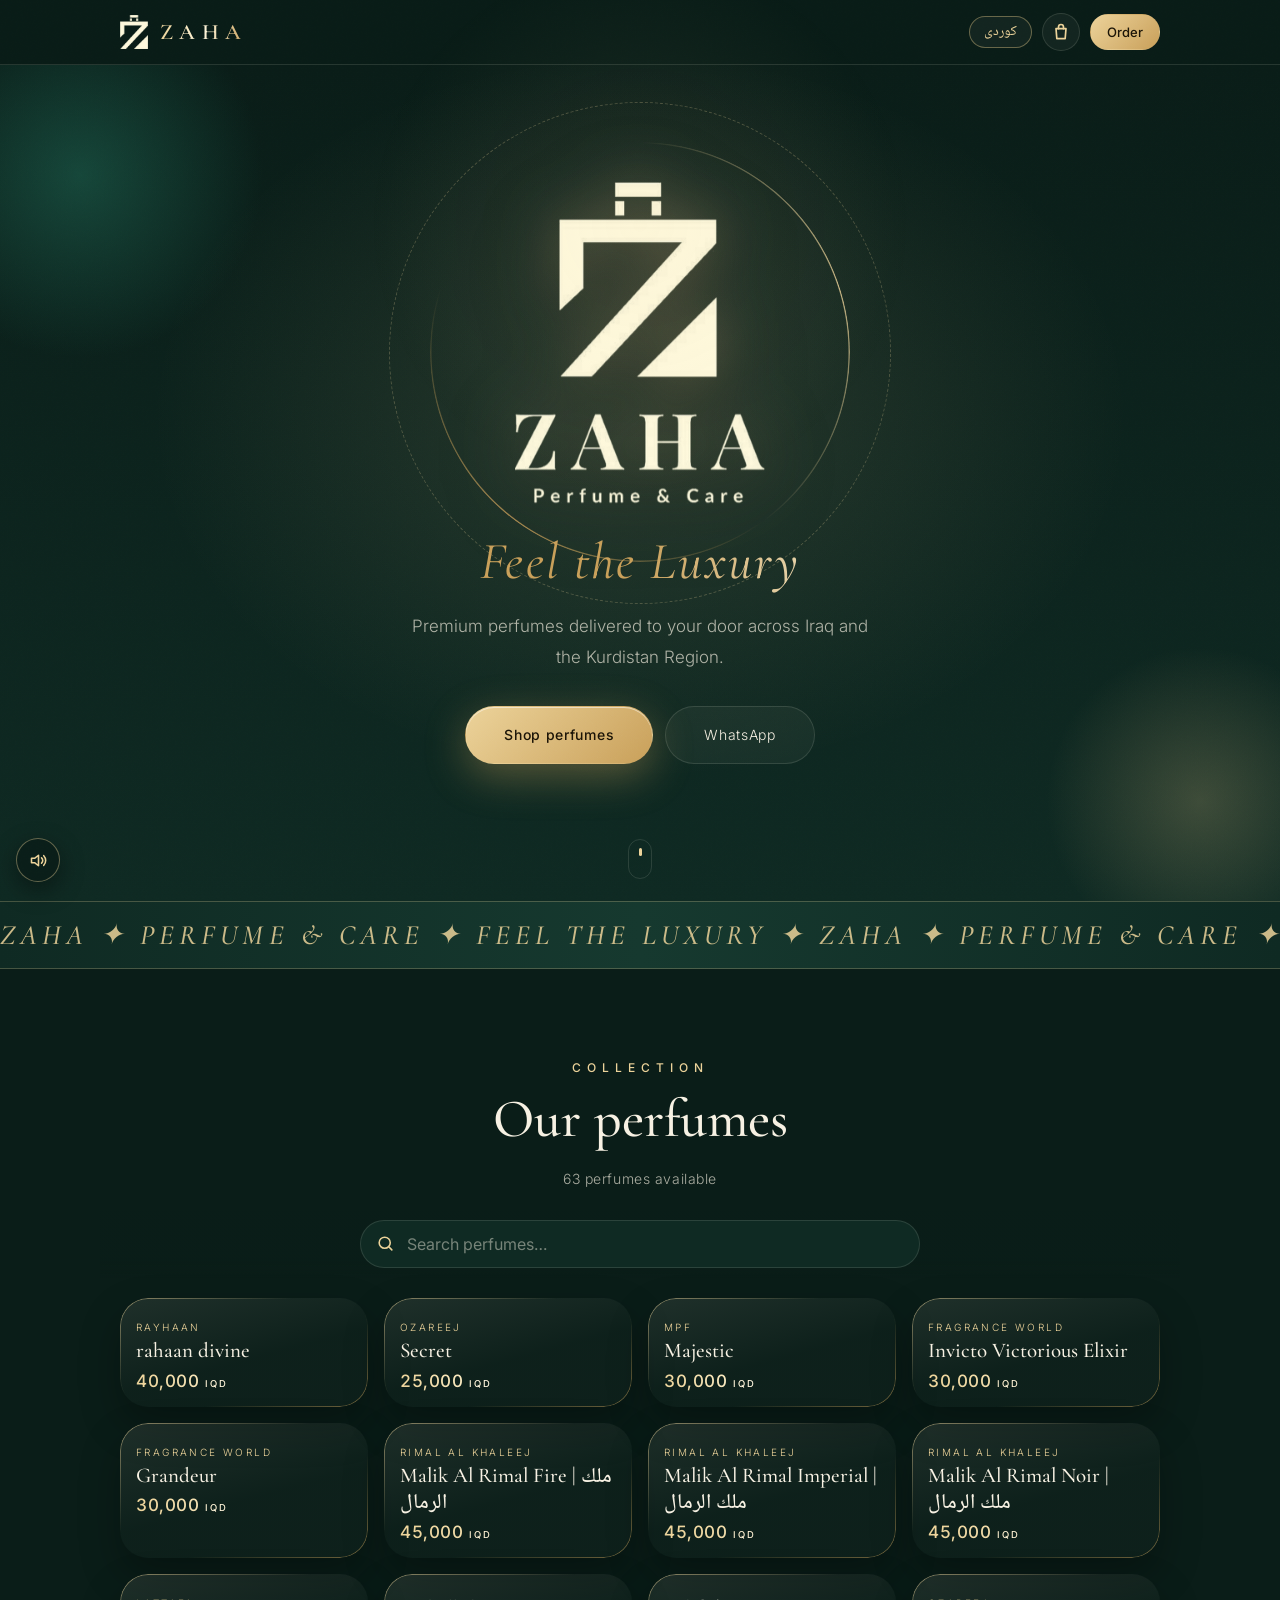
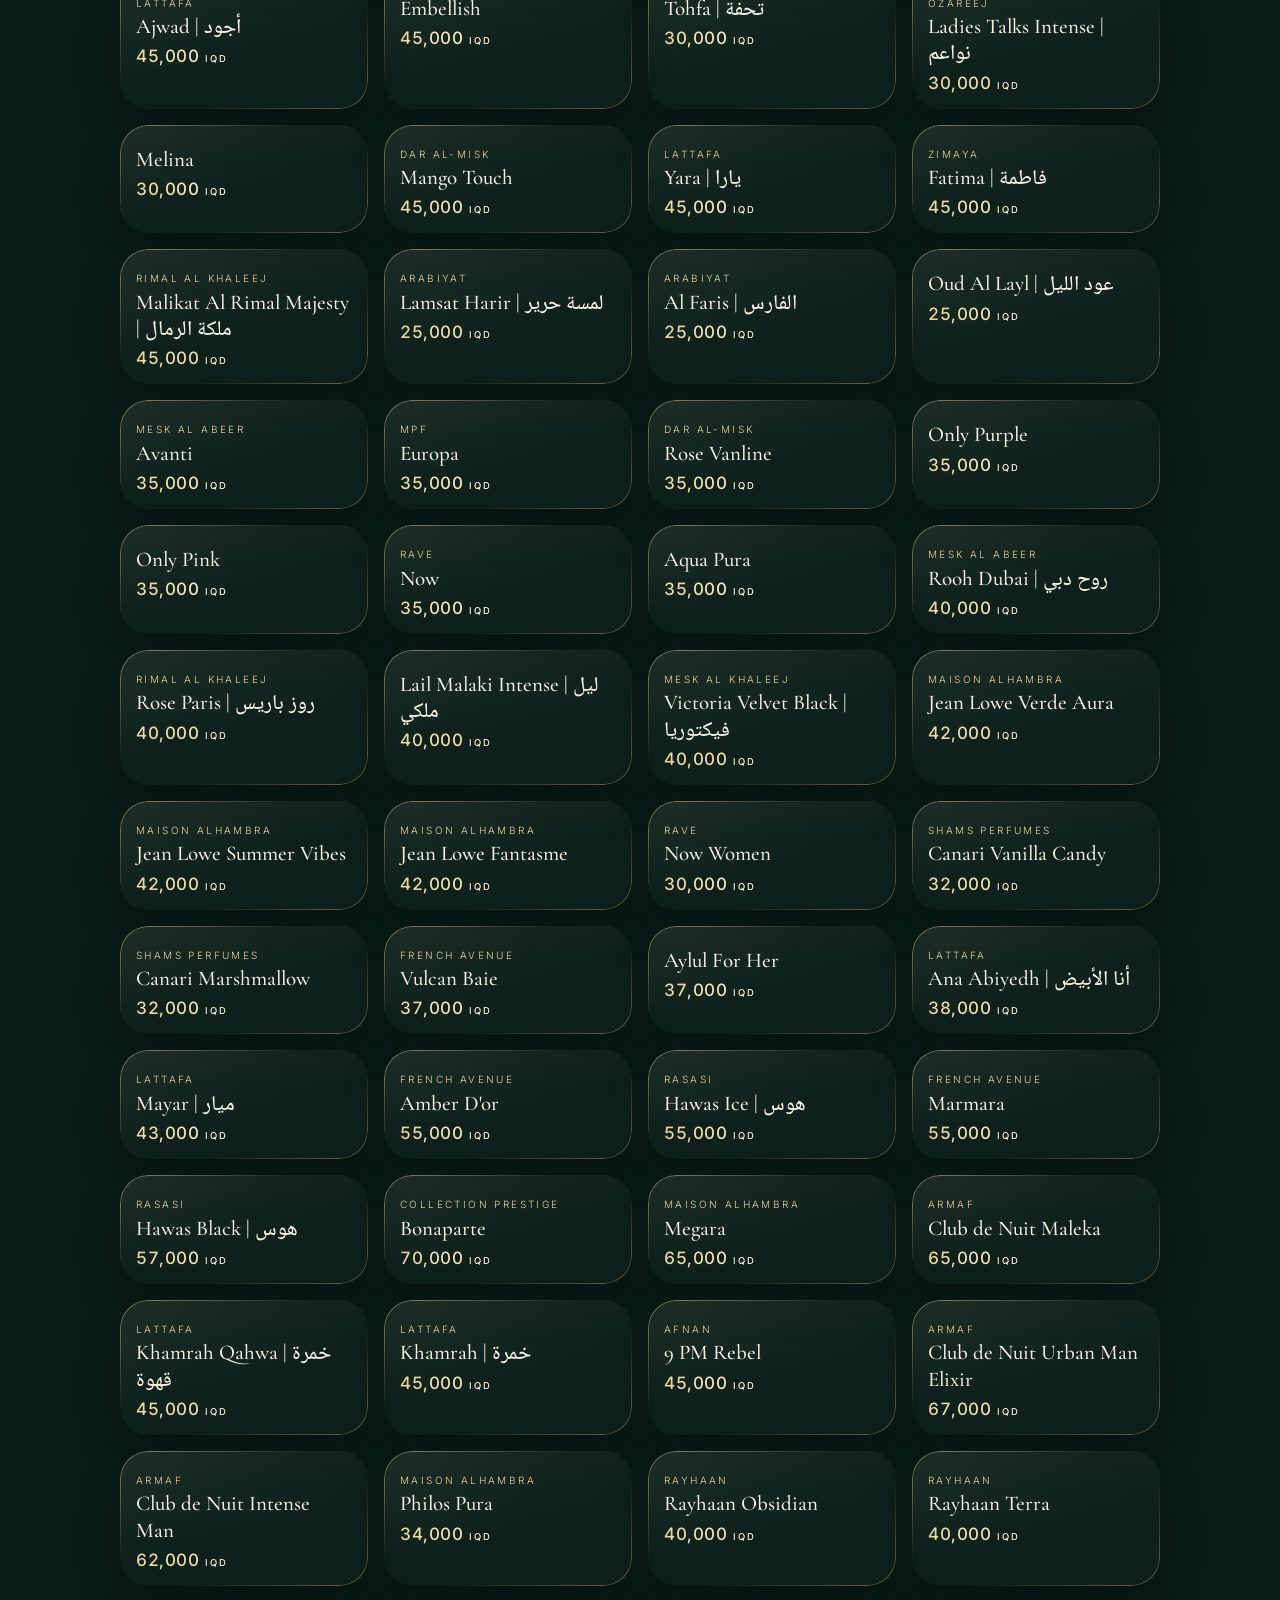
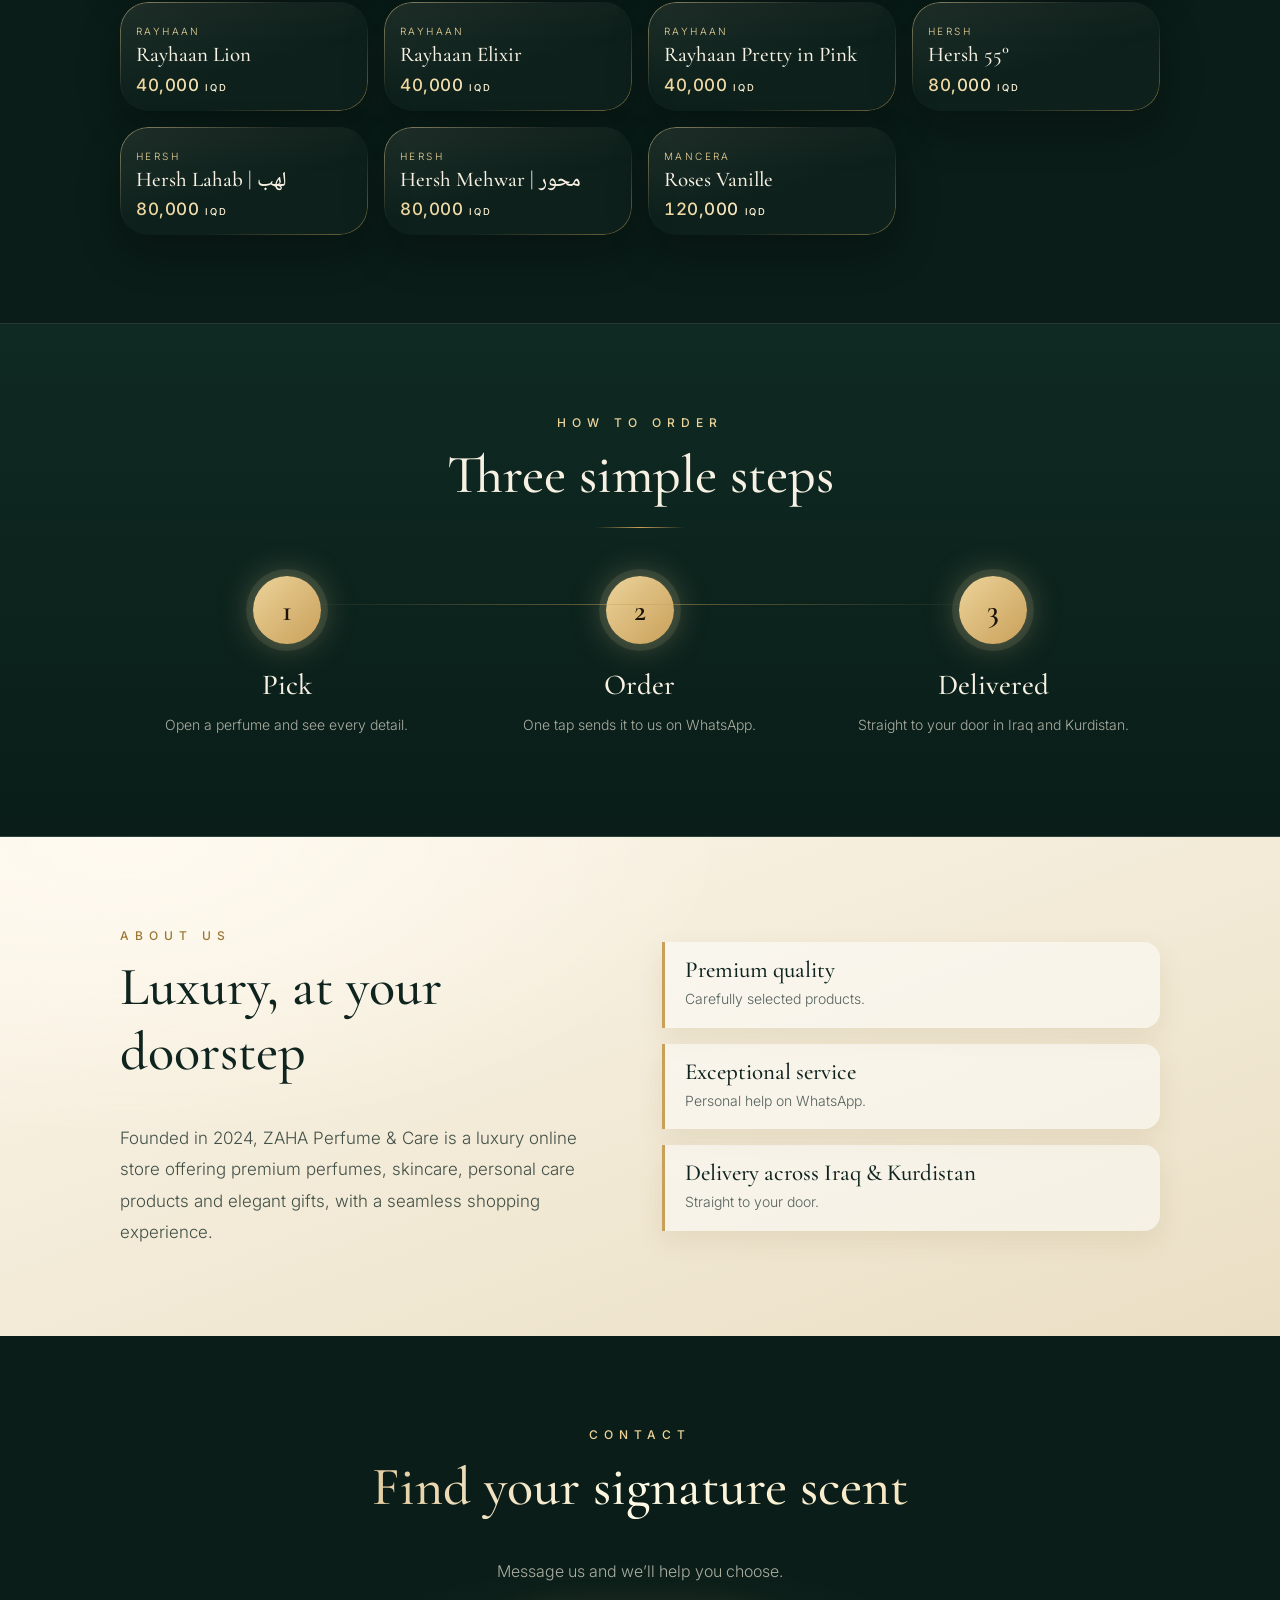
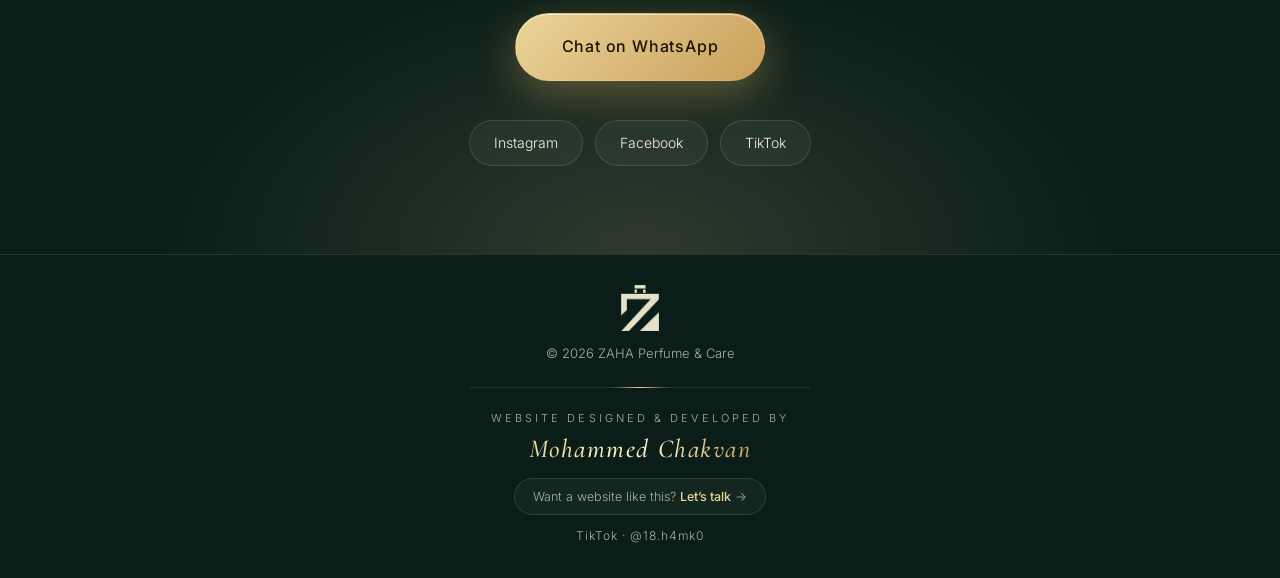
==== commit 960afb93: "Add files via upload" ====
--- a/index.html
+++ b/index.html
@@ -9,7 +9,7 @@
 <meta name="description" content="ZAHA Perfume &amp; Care: premium perfumes delivered across Iraq and the Kurdistan Region.">
 <link rel="preconnect" href="https://fonts.googleapis.com"><link rel="preconnect" href="https://fonts.gstatic.com" crossorigin>
 <link href="https://fonts.googleapis.com/css2?family=Cormorant+Garamond:ital,wght@0,400;0,500;0,600;1,400&amp;family=Inter:wght@300;400;500&amp;family=Noto+Naskh+Arabic:wght@400;600&amp;display=swap" rel="stylesheet">
-<link rel="stylesheet" href="style.css?v=4">
+<link rel="stylesheet" href="style.css?v=5">
 </head>
 <body>
 <div class="splash" aria-hidden="true"><img src="logo-mark.png" alt=""></div>
@@ -79,9 +79,11 @@
 <div class="dt" id="dt" aria-hidden="true"><div class="dt-sheet" role="dialog" aria-modal="true"><button type="button" class="dt-x" id="dtX" aria-label="Close">✕</button><div id="dtBody"></div></div></div>
 
 <div class="dt" id="ct" aria-hidden="true"><div class="dt-sheet" role="dialog" aria-modal="true"><button type="button" class="dt-x" id="ctX" aria-label="Close">✕</button><div class="ct-in" id="ctBody"></div></div></div>
+<button type="button" class="snd" id="snd" aria-label="Sound" aria-pressed="true"><svg viewBox="0 0 24 24" fill="none" stroke="currentColor" stroke-width="1.8" stroke-linecap="round" stroke-linejoin="round"><path d="M4 9.5h3.5L12 6v12l-4.5-3.5H4z"/><path class="w" d="M15.5 9a4 4 0 0 1 0 6M18 6.5a8 8 0 0 1 0 11"/><path class="x" d="M15.5 9.5l5 5m0-5l-5 5"/></svg></button>
 <div class="toast" id="toast" role="status" aria-live="polite"></div>
 
 <script src="config.js"></script>
 <script src="script.js?v=4" defer></script>
+<script src="luxe.js?v=1" defer></script>
 </body>
 </html>
--- a/style.css
+++ b/style.css
@@ -317,3 +317,79 @@
 [dir=rtl] .pprice,[dir=rtl] .dt-price{direction:ltr;justify-content:flex-end}
 [dir=rtl] .sum b,[dir=rtl] .cin span{direction:ltr;unicode-bidi:isolate}
 .toast{width:max-content;max-width:88vw;text-align:center}
+
+/* ===== LUXE UPGRADE v5 ===== */
+:root{--gold:#ecd39a;--gold2:#c9a05a}
+body{background:radial-gradient(1100px 650px at 85% -8%,#0f3326 0,transparent 60%),var(--bg)}
+body::before{content:"";position:fixed;inset:0;z-index:90;pointer-events:none;opacity:.06;mix-blend-mode:overlay;background-image:url("data:image/svg+xml,%3Csvg xmlns='http://www.w3.org/2000/svg' width='160' height='160'%3E%3Cfilter id='n'%3E%3CfeTurbulence baseFrequency='.8' numOctaves='2'/%3E%3C/filter%3E%3Crect width='100%25' height='100%25' filter='url(%23n)'/%3E%3C/svg%3E")}
+body::after{content:"";position:fixed;inset:0;z-index:85;pointer-events:none;background:radial-gradient(420px circle at var(--cx,50%) var(--cy,25%),rgba(236,211,154,.08),transparent 65%)}
+@media(hover:none){body::after{display:none}}
+::selection{background:var(--gold);color:#1b1407}
+.logo span{background:linear-gradient(90deg,var(--gold),#fff6dc,var(--gold2));-webkit-background-clip:text;background-clip:text;color:transparent}
+/* hero */
+.hero{background:radial-gradient(700px 520px at 50% 42%,rgba(236,211,154,.13),transparent 70%),linear-gradient(180deg,var(--bg),var(--bg2))}
+.hero .wrap>*{position:relative;z-index:1}
+.hero .wrap::before,.hero .wrap::after{content:"";position:absolute;left:50%;border-radius:50%;pointer-events:none;translate:-50% 0}
+.hero .wrap::before{top:-40px;width:420px;height:420px;background:conic-gradient(from 0deg,transparent,var(--gold),transparent 40%,var(--gold2),transparent 80%);-webkit-mask:radial-gradient(farthest-side,transparent calc(100% - 2px),#000 calc(100% - 1px));mask:radial-gradient(farthest-side,transparent calc(100% - 2px),#000 calc(100% - 1px));animation:spin 14s linear infinite;opacity:.8}
+.hero .wrap::after{top:-80px;width:500px;height:500px;border:1px dashed rgba(236,211,154,.25);animation:spin 40s linear infinite reverse}
+@keyframes spin{to{rotate:360deg}}
+.hero-logo{filter:drop-shadow(0 0 28px rgba(236,211,154,.35)) drop-shadow(0 14px 30px rgba(0,0,0,.5))}
+.tag{font-size:clamp(30px,7vw,52px);letter-spacing:.04em;background:linear-gradient(100deg,var(--gold2) 20%,#fffbe8 45%,var(--gold) 55%,var(--gold2) 80%);background-size:250% 100%;-webkit-background-clip:text;background-clip:text;animation:rise 1.1s cubic-bezier(.2,.8,.2,1) 1.35s backwards,shim 5s linear 2.5s infinite}
+@keyframes shim{to{background-position:-250% 0}}
+.sub{font-size:17px}
+.btn{padding:15px 38px}
+.btn.fill{box-shadow:0 12px 40px rgba(201,160,90,.4),inset 0 1px 0 rgba(255,255,255,.5)}
+.marq{background:linear-gradient(90deg,var(--bg2),var(--bg3),var(--bg2));padding:16px 0;border-color:rgba(236,211,154,.25)}
+.mt span{font-size:28px}
+/* headings */
+#collections .eyebrow,#collections h2,.steps .eyebrow,.steps h2,.count-line{text-align:center}
+.eyebrow{display:block;font-weight:500;letter-spacing:.5em}
+.steps h2::after{content:"";display:block;width:90px;height:1px;margin:20px auto 0;background:linear-gradient(90deg,transparent,var(--gold2),transparent)}
+/* ===== product cards: matted photo in a gold frame ===== */
+.pgrid{gap:16px}
+.pc{content-visibility:visible;border:0;padding:8px 8px 0;border-radius:28px;background:linear-gradient(165deg,rgba(247,241,227,.09),rgba(247,241,227,.015) 55%);box-shadow:0 18px 40px rgba(0,0,0,.28)}
+.pc::before{content:"";position:absolute;inset:0;border-radius:inherit;padding:1px;z-index:4;pointer-events:none;opacity:.55;transition:opacity .35s;background:linear-gradient(150deg,var(--gold),transparent 40%,transparent 62%,var(--gold2));-webkit-mask:linear-gradient(#000 0 0) content-box,linear-gradient(#000 0 0);-webkit-mask-composite:xor;mask-composite:exclude}
+.pc:hover::before{opacity:1}
+.pc:hover{box-shadow:0 26px 60px rgba(0,0,0,.5),0 0 40px rgba(236,211,154,.18)}
+.pimg{border-radius:20px;background:#07170f;isolation:isolate}
+.pimg::before,.dt-img::before{content:"";position:absolute;inset:-20px;z-index:-1;background:var(--bgimg,none) center/cover no-repeat;filter:blur(22px) brightness(.6) saturate(1.2);transform:scale(1.1)}
+.pimg::after,.dt-img::after{content:"";position:absolute;inset:0;z-index:1;pointer-events:none;border-radius:inherit;box-shadow:inset 0 0 0 1px rgba(236,211,154,.3),inset 0 -70px 50px -40px rgba(6,21,15,.8);background:linear-gradient(115deg,transparent 35%,rgba(255,255,255,.16) 50%,transparent 65%) -150% 0/250% 100% no-repeat;transition:background-position .9s}
+.pc:hover .pimg::after{background-position:150% 0}
+.pimg img,.dt-img img{padding:12px;filter:drop-shadow(0 14px 18px rgba(0,0,0,.5))}
+.ptag{z-index:3;background:linear-gradient(135deg,var(--gold),var(--gold2));font-weight:600;box-shadow:0 4px 14px rgba(0,0,0,.35)}
+.lock{z-index:2}
+.pinfo{padding:12px 8px 16px}
+.pname{font-size:21px}
+.pprice{background:linear-gradient(90deg,var(--gold),#fff3d1);-webkit-background-clip:text;background-clip:text;color:transparent}
+.pprice small{-webkit-text-fill-color:var(--mute)}
+/* detail sheet */
+.dt-sheet{background:linear-gradient(180deg,var(--bg3),var(--bg2));border-color:rgba(236,211,154,.25);box-shadow:0 30px 80px rgba(0,0,0,.6)}
+.dt-img{margin:14px 14px 0;border-radius:22px;isolation:isolate}
+.dt-x{top:24px;inset-inline-end:24px;z-index:6}
+.thumbs{padding:12px 14px 0}
+.thumbs button{border-radius:14px}
+/* steps / about / contact */
+.steps{background:linear-gradient(180deg,var(--bg2),var(--bg));border-block:1px solid var(--line)}
+.grid3{position:relative}
+@media(min-width:760px){.grid3::before{content:"";position:absolute;top:38px;left:16%;right:16%;height:1px;background:linear-gradient(90deg,transparent,var(--gold2),transparent);opacity:.5}}
+.step b{width:68px;height:68px;font-size:30px;box-shadow:0 0 0 7px rgba(236,211,154,.1),0 0 34px rgba(236,211,154,.35)}
+.step h3{font-size:29px}
+.ivory{background:radial-gradient(600px 300px at 10% 0,#fffaf0,transparent),linear-gradient(160deg,#fbf6ea,#eadfc4)}
+.feat div{background:rgba(255,255,255,.5);border-radius:0 16px 16px 0;padding:14px 20px;box-shadow:0 10px 26px rgba(120,90,30,.1);border-inline-start:3px solid var(--gold2)}
+#contact{position:relative;overflow:hidden;background:radial-gradient(700px 420px at 50% 100%,rgba(236,211,154,.16),transparent 70%)}
+#contact h2{background:linear-gradient(100deg,var(--gold2),#fffbe8,var(--gold));-webkit-background-clip:text;background-clip:text;color:transparent}
+.cta .btn.fill{padding:18px 46px;font-size:16px}
+.soc .pill{padding:9px 24px;font-size:14px}
+.toast{background:linear-gradient(135deg,var(--gold),var(--gold2));color:#1b1407}
+.addc{box-shadow:0 10px 30px rgba(201,160,90,.4),inset 0 1px 0 rgba(255,255,255,.5)}
+/* sound button */
+.snd{position:fixed;z-index:40;bottom:calc(18px + env(safe-area-inset-bottom,0px));inset-inline-start:16px;width:44px;height:44px;border-radius:50%;border:1px solid rgba(236,211,154,.4);background:rgba(10,29,24,.85);backdrop-filter:blur(10px);display:grid;place-items:center;color:var(--gold);cursor:pointer;box-shadow:0 8px 24px rgba(0,0,0,.4);transition:.3s}
+.snd:hover{box-shadow:0 0 22px rgba(236,211,154,.4)}
+.snd svg{width:21px;height:21px}.snd .x{display:none}.snd.off{color:var(--mute);border-color:var(--line)}.snd.off .x{display:block}.snd.off .w{display:none}
+/* click sparkle */
+.rip{position:fixed;width:0;height:0;z-index:400;pointer-events:none}
+.rip::before{content:"";position:absolute;width:64px;height:64px;margin:-32px;border:1.5px solid var(--gold);border-radius:50%;animation:rp .6s ease-out forwards}
+@keyframes rp{from{transform:scale(.1);opacity:1}to{transform:scale(1.2);opacity:0}}
+.rip b{position:absolute;width:5px;height:5px;margin:-2.5px;border-radius:50%;background:#fff3d1;box-shadow:0 0 8px var(--gold);animation:pt .7s ease-out forwards}
+@keyframes pt{to{transform:translate(var(--x),var(--y)) scale(.2);opacity:0}}
+@media(max-width:560px){.hero .wrap::before{width:340px;height:340px;top:-20px}.hero .wrap::after{width:420px;height:420px;top:-60px}.pc{padding:6px 6px 0;border-radius:24px}.pimg{border-radius:18px}}
